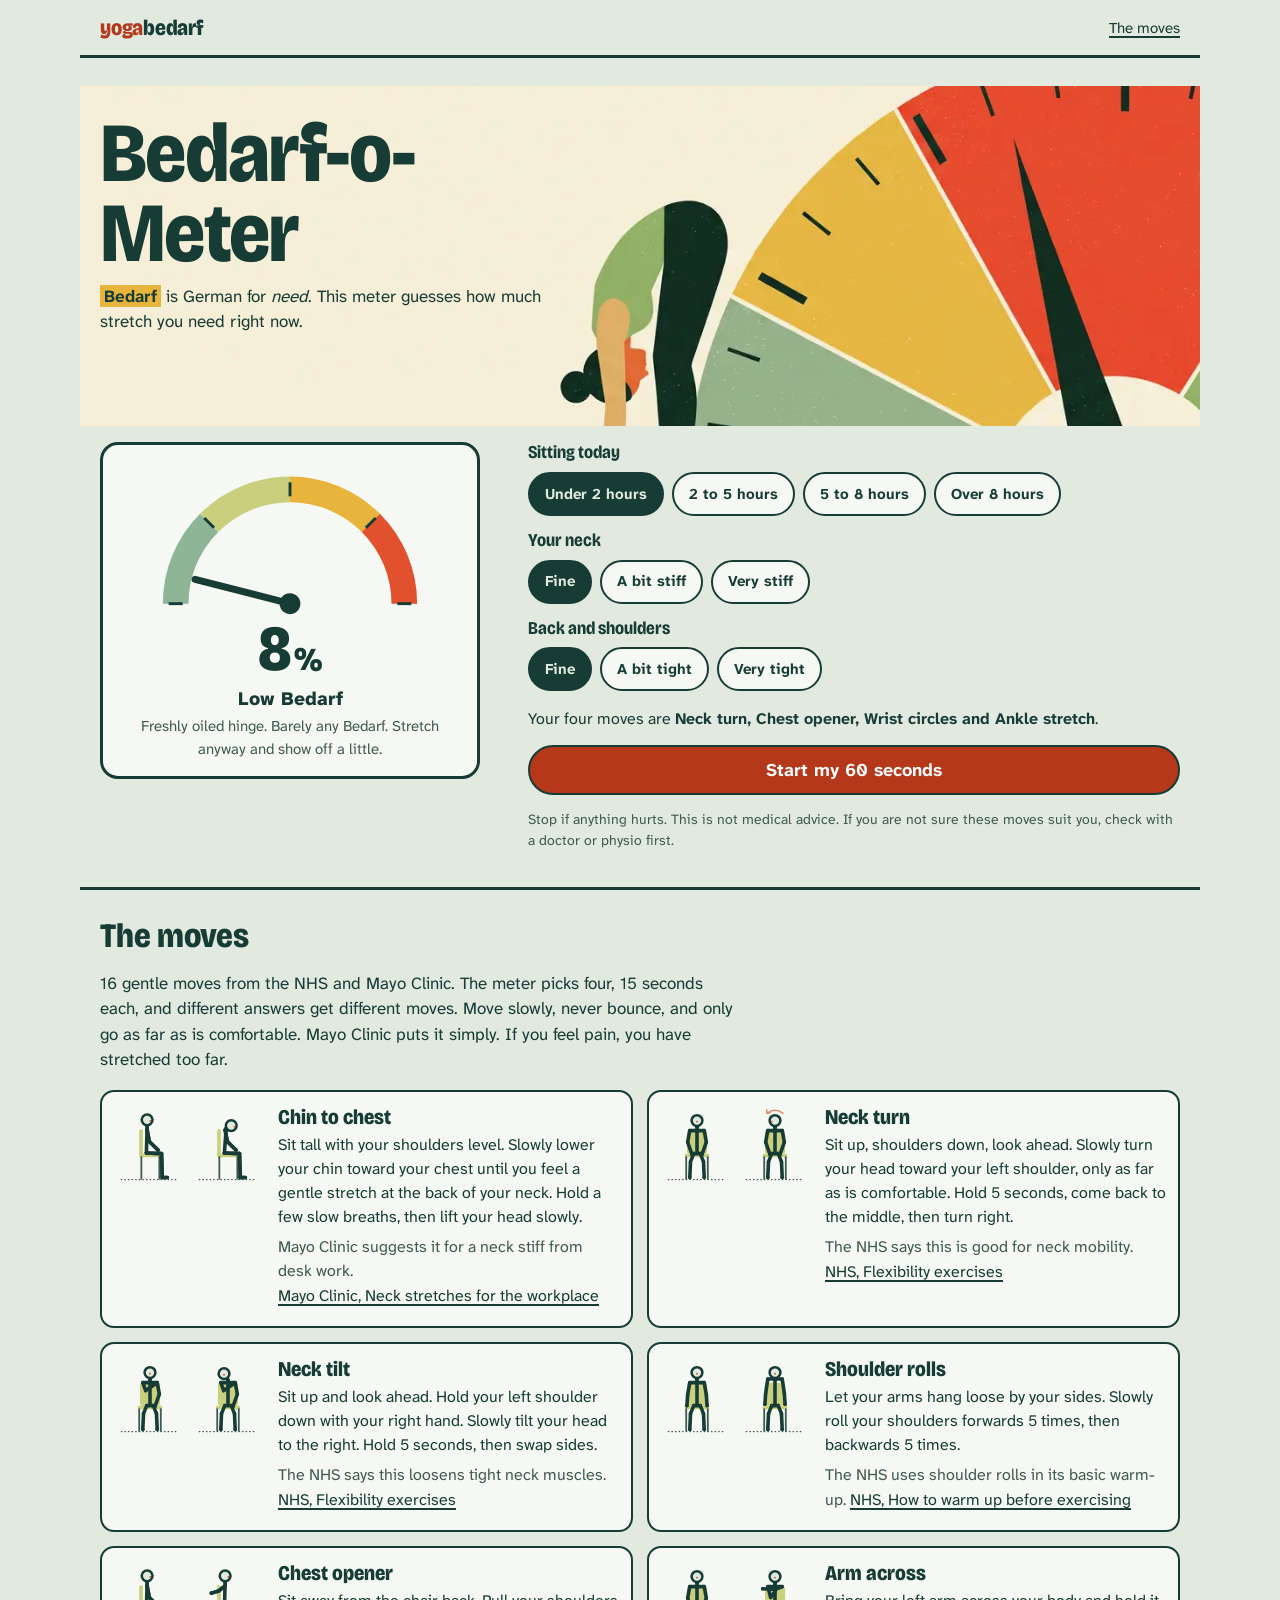
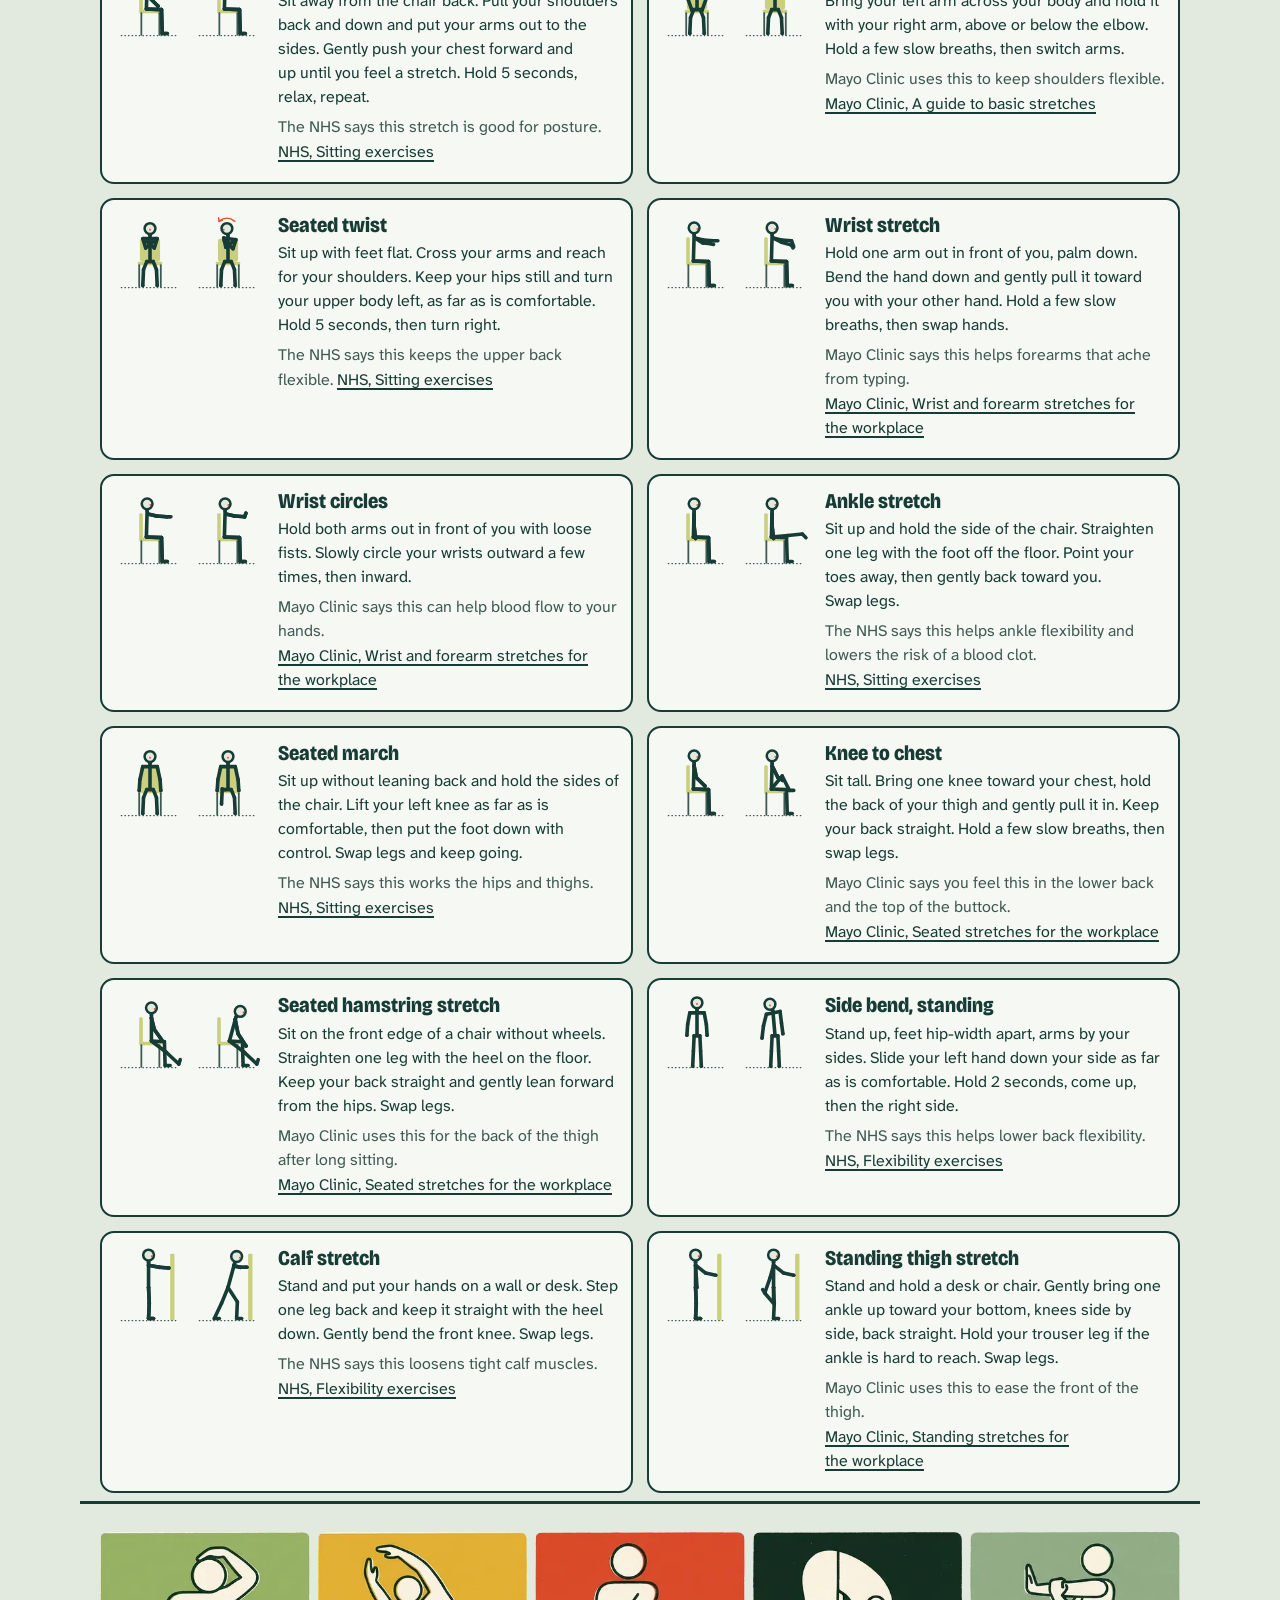
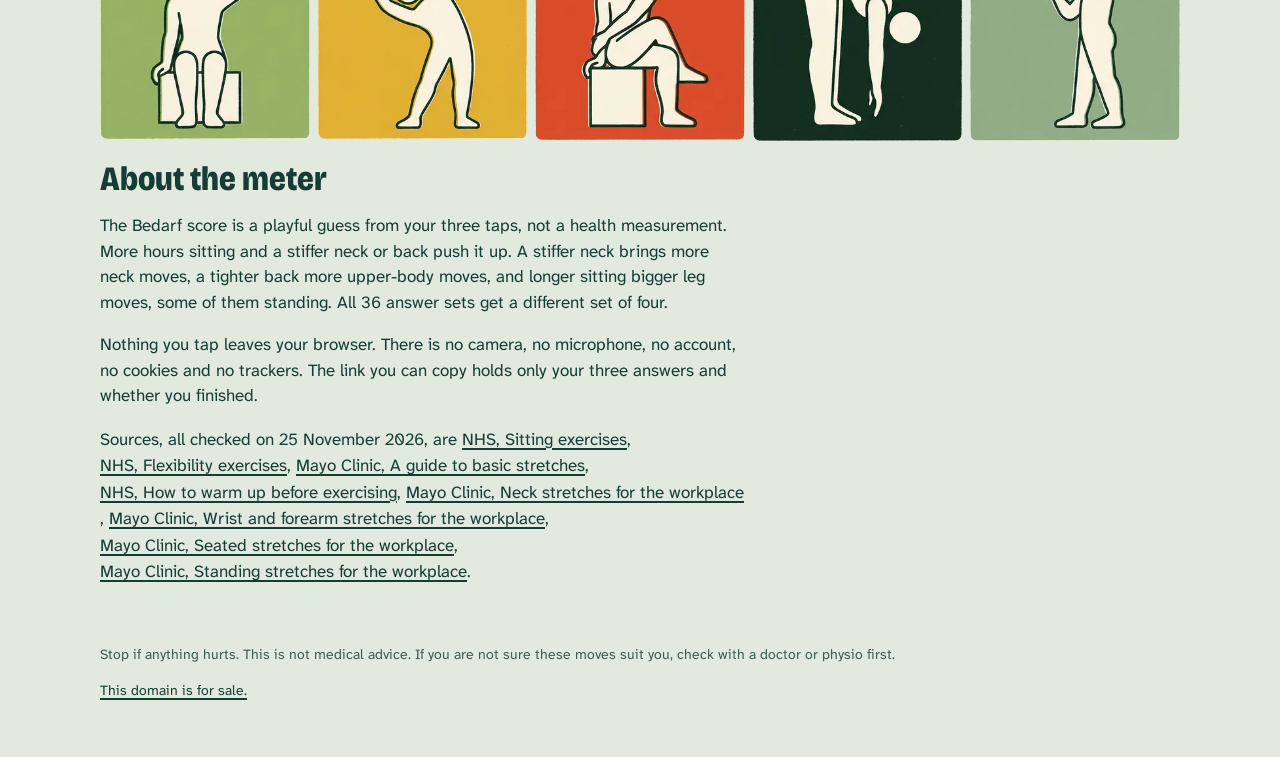
==== docs/index.html @ 3082862d "Fix the phone hero: art-directed crop of the figure and dial On small screens the 16:9 hero was slic" ====
<!doctype html>
<html lang="en">
<head>
<meta charset="utf-8">
<meta name="viewport" content="width=device-width, initial-scale=1">
<meta name="robots" content="noindex,nofollow">
<title>Bedarf-o-Meter: how much stretch do you need?</title>
<meta name="description" content="Three taps measure your Bedarf (German for need), then a gentle 60-second stretch you can do in your chair. Moves from the NHS and Mayo Clinic.">
<meta property="og:title" content="Bedarf-o-Meter">
<meta property="og:description" content="Three taps, one score, one gentle 60-second desk stretch.">
<meta property="og:image" content="https://evanmack45.github.io/yogabedarf-preview/og.jpg">
<meta property="og:image:width" content="1200">
<meta property="og:image:height" content="630">
<meta property="og:image:alt" content="A big semicircular meter in green, mustard and red with a red needle in the red zone and a stylised person folded forward in front of it.">
<meta property="og:type" content="website">
<link rel="preload" as="image" href="img/hero-phone.webp" imagesrcset="img/hero-phone.webp 876w, img/hero-phone-1314.webp 1314w" imagesizes="100vw" media="(max-width: 899px)">
<link rel="preload" as="image" href="img/hero.webp" imagesrcset="img/hero-800.webp 800w, img/hero.webp 1280w, img/hero-1920.webp 1920w" imagesizes="100vw" media="(min-width: 900px)">
<meta name="theme-color" content="#e2eadf">
<link rel="preload" href="fonts/bricolage.woff2" as="font" type="font/woff2" crossorigin>
<link rel="preload" href="fonts/atkinson.woff2" as="font" type="font/woff2" crossorigin>
<link rel="stylesheet" href="style.css">
<link rel="icon" href="data:image/svg+xml,%3Csvg xmlns='http://www.w3.org/2000/svg' viewBox='0 0 32 32'%3E%3Cpath d='M4 24a12 12 0 0 1 24 0' fill='none' stroke='%23173c36' stroke-width='5'/%3E%3Cline x1='16' y1='24' x2='24' y2='12' stroke='%23e2512e' stroke-width='3'/%3E%3C/svg%3E">
</head>
<body>
<header class="top">
  <a class="brand" href="./"><span>yoga</span>bedarf</a>
  <a class="toplink" href="#moves">The moves</a>
</header>
<main class="app" id="app">
  <div class="intro">
    <picture>
      <source media="(max-width: 899px)" srcset="img/hero-phone.webp 876w, img/hero-phone-1314.webp 1314w" sizes="100vw" width="876" height="730">
      <img class="intro-art" src="img/hero.webp" srcset="img/hero-800.webp 800w, img/hero.webp 1280w, img/hero-1920.webp 1920w" sizes="100vw" width="1280" height="714" alt="A person in a standing forward fold beside a huge meter dial whose needle points into the red zone, in sage, mustard and red on cream." fetchpriority="high" decoding="async">
    </picture>
    <div class="intro-copy">
    <h1>Bedarf-o-Meter</h1>
    <p class="gloss"><b lang="de">Bedarf</b> is German for <i>need</i>. This meter guesses how much stretch you need right now.</p>
    <p class="friend" id="friend" hidden></p>
    </div>
  </div>
  <section class="setup" id="setup" aria-label="Your Bedarf">
    <div class="meter" id="meter" style="--v:8">
      <svg class="gauge" viewBox="0 0 240 140" aria-hidden="true"><path class="z1" d="M 22.0 124.0 A 98 98 0 0 1 50.7 54.7"/><path class="z2" d="M 50.7 54.7 A 98 98 0 0 1 120.0 26.0"/><path class="z3" d="M 120.0 26.0 A 98 98 0 0 1 189.3 54.7"/><path class="z4" d="M 189.3 54.7 A 98 98 0 0 1 218.0 124.0"/><g class="ticks"><line x1="16.0" y1="124.0" x2="28.0" y2="124.0"/><line x1="46.5" y1="50.5" x2="54.9" y2="58.9"/><line x1="120.0" y1="20.0" x2="120.0" y2="32.0"/><line x1="193.5" y1="50.5" x2="185.1" y2="58.9"/><line x1="224.0" y1="124.0" x2="212.0" y2="124.0"/></g><g class="needle"><line x1="120" y1="124" x2="120" y2="40"/><circle cx="120" cy="124" r="9"/></g></svg>
      <p class="score"><span id="score">8</span><small>%</small></p>
      <p class="band" id="band">Low Bedarf</p>
      <p class="bandline" id="bandline">Freshly oiled hinge. Barely any Bedarf. Stretch anyway and show off a little.</p>
    </div>
    <form class="qs" id="qs">
      <fieldset class="q" data-q="h"><legend>Sitting today</legend><div class="chips"><label class="chip"><input type="radio" name="h" value="0" checked><span>Under 2 hours</span></label><label class="chip"><input type="radio" name="h" value="1"><span>2 to 5 hours</span></label><label class="chip"><input type="radio" name="h" value="2"><span>5 to 8 hours</span></label><label class="chip"><input type="radio" name="h" value="3"><span>Over 8 hours</span></label></div></fieldset>
      <fieldset class="q" data-q="n"><legend>Your neck</legend><div class="chips"><label class="chip"><input type="radio" name="n" value="0" checked><span>Fine</span></label><label class="chip"><input type="radio" name="n" value="1"><span>A bit stiff</span></label><label class="chip"><input type="radio" name="n" value="2"><span>Very stiff</span></label></div></fieldset>
      <fieldset class="q" data-q="b"><legend>Back and shoulders</legend><div class="chips"><label class="chip"><input type="radio" name="b" value="0" checked><span>Fine</span></label><label class="chip"><input type="radio" name="b" value="1"><span>A bit tight</span></label><label class="chip"><input type="radio" name="b" value="2"><span>Very tight</span></label></div></fieldset>
      <p class="plan">Your four moves are <span id="plan">Neck turn, Chest opener, Wrist circles and Ankle stretch</span>.</p>
      <button class="btn go" id="start" type="submit">Start my 60 seconds</button>
      <p class="safe">Stop if anything hurts. This is not medical advice. If you are not sure these moves suit you, check with a doctor or physio first.</p>
    </form>
  </section>
  <section class="session" id="session" hidden aria-label="Stretch session">
    <div class="stage" id="stage"></div>
    <div class="cueside">
      <p class="count" id="count"></p>
      <h2 class="mname" id="mname" tabindex="-1"></h2>
      <p class="cue" id="cue"></p>
      <p class="why"><span id="why"></span> <a id="msrc" href="#"></a></p>
      <div class="clock"><span class="secs" id="secs">15</span><span class="unit">seconds</span></div>
      <div class="bar" aria-hidden="true"><i id="bar"></i></div>
      <p class="sr-only" id="live" aria-live="polite"></p>
      <div class="ctrls">
        <button class="btn" type="button" id="pause">Pause</button>
        <button class="btn" type="button" id="skip">Next move</button>
        <button class="btn ghost" type="button" id="stop">Stop</button>
        <button class="btn ghost" type="button" id="still" aria-pressed="false">Still pictures</button>
      </div>
      <p class="safe">Stop if anything hurts. This is not medical advice. If you are not sure these moves suit you, check with a doctor or physio first.</p>
    </div>
  </section>
  <section class="done" id="done" hidden aria-label="Done">
    <div class="done-meter" id="done-meter" aria-hidden="true"></div>
    <div class="done-text">
    <h2 tabindex="-1" id="done-h">60 seconds, done.</h2>
    <p class="was">Your Bedarf was <b id="d-score"></b>, which makes you <b id="d-tier"></b>. It is lower now, we hope. The meter cannot check.</p>
    <p class="dplan" id="d-plan"></p>
    <p class="sharepre" id="d-share"></p>
    <div class="ctrls">
      <button class="btn go" type="button" id="save">Save result card</button>
      <button class="btn" type="button" id="copy">Copy link for a coworker</button>
      <button class="btn ghost" type="button" id="again">Measure again</button>
    </div>
    <p class="msg" id="msg" aria-live="polite"></p>
    </div>
  </section>
  <noscript><p class="msg">The meter and timer need JavaScript. All 16 moves are listed below, so you can still do them.</p></noscript>
</main>
<section class="moves" id="moves" aria-labelledby="moves-h">
  <h2 id="moves-h">The moves</h2>
  <p class="mlede">16 gentle moves from the NHS and Mayo Clinic. The meter picks four, 15 seconds each, and different answers get different moves. Move slowly, never bounce, and only go as far as is comfortable. Mayo Clinic puts it simply. If you feel pain, you have stretched too far.</p>
  <ol class="mlist">
  <li id="m-chin-down"><div class="pair"><svg class="fig " viewBox="0 0 200 220" aria-hidden="true" xmlns="http://www.w3.org/2000/svg"><g class="chair"><rect x="70" y="70" width="10" height="72" rx="4" fill="#c9cf7d"/><rect x="70" y="138" width="62" height="10" rx="3" fill="#c9cf7d"/><g stroke="#3f5a53" stroke-width="5"><line x1="76" y1="148" x2="76" y2="208"/><line x1="126" y1="148" x2="126" y2="208"/></g></g><line class="floor" x1="20" y1="210" x2="180" y2="210" stroke="#3f5a53" stroke-width="3" stroke-dasharray="2 8"/><g class="body" stroke="#173c36" stroke-width="9" stroke-linecap="round"><line class="" x1="92" y1="64" x2="90" y2="136"/><line class="" x1="92" y1="72" x2="92" y2="72"/><line class="" x1="90" y1="136" x2="90" y2="136"/><line class="" x1="92" y1="72" x2="98" y2="104"/><line class="" x1="98" y1="104" x2="122" y2="128"/><line class="" x1="122" y1="128" x2="122" y2="128"/><line class="" x1="92" y1="72" x2="98" y2="104"/><line class="" x1="98" y1="104" x2="122" y2="128"/><line class="" x1="122" y1="128" x2="122" y2="128"/><line class="" x1="90" y1="136" x2="132" y2="138"/><line class="" x1="132" y1="138" x2="134" y2="204"/><line class="" x1="134" y1="204" x2="148" y2="204"/><line class="" x1="90" y1="136" x2="132" y2="138"/><line class="" x1="132" y1="138" x2="134" y2="204"/><line class="" x1="134" y1="204" x2="148" y2="204"/><line class="neck" x1="92" y1="64" x2="92" y2="44"/></g><circle class="head" cx="92" cy="44" r="15" fill="#f6f9f3" stroke="#173c36" stroke-width="7"/><circle class="nose" cx="101" cy="47" r="2.6" fill="#e2512e"/></svg><svg class="fig " viewBox="0 0 200 220" aria-hidden="true" xmlns="http://www.w3.org/2000/svg"><g class="chair"><rect x="70" y="70" width="10" height="72" rx="4" fill="#c9cf7d"/><rect x="70" y="138" width="62" height="10" rx="3" fill="#c9cf7d"/><g stroke="#3f5a53" stroke-width="5"><line x1="76" y1="148" x2="76" y2="208"/><line x1="126" y1="148" x2="126" y2="208"/></g></g><line class="floor" x1="20" y1="210" x2="180" y2="210" stroke="#3f5a53" stroke-width="3" stroke-dasharray="2 8"/><g class="body" stroke="#173c36" stroke-width="9" stroke-linecap="round"><line class="" x1="95" y1="67" x2="90" y2="136"/><line class="" x1="92" y1="72" x2="92" y2="72"/><line class="" x1="90" y1="136" x2="90" y2="136"/><line class="" x1="92" y1="72" x2="98" y2="104"/><line class="" x1="98" y1="104" x2="122" y2="128"/><line class="" x1="122" y1="128" x2="122" y2="128"/><line class="" x1="92" y1="72" x2="98" y2="104"/><line class="" x1="98" y1="104" x2="122" y2="128"/><line class="" x1="122" y1="128" x2="122" y2="128"/><line class="" x1="90" y1="136" x2="132" y2="138"/><line class="" x1="132" y1="138" x2="134" y2="204"/><line class="" x1="134" y1="204" x2="148" y2="204"/><line class="" x1="90" y1="136" x2="132" y2="138"/><line class="" x1="132" y1="138" x2="134" y2="204"/><line class="" x1="134" y1="204" x2="148" y2="204"/><line class="neck" x1="95" y1="67" x2="109" y2="60"/></g><circle class="head" cx="109" cy="60" r="15" fill="#f6f9f3" stroke="#173c36" stroke-width="7"/><circle class="nose" cx="118" cy="63" r="2.6" fill="#e2512e"/></svg></div><div><h3>Chin to chest</h3><p>Sit tall with your shoulders level. Slowly lower your chin toward your chest until you feel a gentle stretch at the back of your neck. Hold a few slow breaths, then lift your head slowly.</p><p class="why">Mayo Clinic suggests it for a neck stiff from desk work. <a href="https://www.mayoclinic.org/healthy-lifestyle/adult-health/multimedia/neck-stretches/vid-20084697">Mayo Clinic, Neck stretches for the workplace</a></p></div></li>
  <li id="m-neck-turn"><div class="pair"><svg class="fig " viewBox="0 0 200 220" aria-hidden="true" xmlns="http://www.w3.org/2000/svg"><g class="chair"><rect x="72" y="74" width="56" height="64" rx="6" fill="#c9cf7d"/><rect x="66" y="138" width="68" height="10" rx="3" fill="#c9cf7d"/><g stroke="#3f5a53" stroke-width="5"><line x1="70" y1="148" x2="70" y2="208"/><line x1="130" y1="148" x2="130" y2="208"/></g></g><line class="floor" x1="20" y1="210" x2="180" y2="210" stroke="#3f5a53" stroke-width="3" stroke-dasharray="2 8"/><g class="body" stroke="#173c36" stroke-width="9" stroke-linecap="round"><line class="" x1="100" y1="66" x2="100" y2="136"/><line class="" x1="80" y1="74" x2="120" y2="74"/><line class="" x1="91" y1="138" x2="109" y2="138"/><line class="" x1="80" y1="74" x2="74" y2="106"/><line class="" x1="74" y1="106" x2="86" y2="140"/><line class="" x1="86" y1="140" x2="86" y2="140"/><line class="" x1="120" y1="74" x2="126" y2="106"/><line class="" x1="126" y1="106" x2="114" y2="140"/><line class="" x1="114" y1="140" x2="114" y2="140"/><line class="" x1="91" y1="138" x2="82" y2="160"/><line class="" x1="82" y1="160" x2="80" y2="204"/><line class="" x1="80" y1="204" x2="80" y2="204"/><line class="" x1="109" y1="138" x2="118" y2="160"/><line class="" x1="118" y1="160" x2="120" y2="204"/><line class="" x1="120" y1="204" x2="120" y2="204"/><line class="neck" x1="100" y1="66" x2="100" y2="46"/></g><circle class="head" cx="100" cy="46" r="15" fill="#f6f9f3" stroke="#173c36" stroke-width="7"/><circle class="nose" cx="100" cy="49" r="2.6" fill="#e2512e"/></svg><svg class="fig " viewBox="0 0 200 220" aria-hidden="true" xmlns="http://www.w3.org/2000/svg"><g class="chair"><rect x="72" y="74" width="56" height="64" rx="6" fill="#c9cf7d"/><rect x="66" y="138" width="68" height="10" rx="3" fill="#c9cf7d"/><g stroke="#3f5a53" stroke-width="5"><line x1="70" y1="148" x2="70" y2="208"/><line x1="130" y1="148" x2="130" y2="208"/></g></g><line class="floor" x1="20" y1="210" x2="180" y2="210" stroke="#3f5a53" stroke-width="3" stroke-dasharray="2 8"/><g class="body" stroke="#173c36" stroke-width="9" stroke-linecap="round"><line class="" x1="100" y1="66" x2="100" y2="136"/><line class="" x1="80" y1="74" x2="120" y2="74"/><line class="" x1="91" y1="138" x2="109" y2="138"/><line class="" x1="80" y1="74" x2="74" y2="106"/><line class="" x1="74" y1="106" x2="86" y2="140"/><line class="" x1="86" y1="140" x2="86" y2="140"/><line class="" x1="120" y1="74" x2="126" y2="106"/><line class="" x1="126" y1="106" x2="114" y2="140"/><line class="" x1="114" y1="140" x2="114" y2="140"/><line class="" x1="91" y1="138" x2="82" y2="160"/><line class="" x1="82" y1="160" x2="80" y2="204"/><line class="" x1="80" y1="204" x2="80" y2="204"/><line class="" x1="109" y1="138" x2="118" y2="160"/><line class="" x1="118" y1="160" x2="120" y2="204"/><line class="" x1="120" y1="204" x2="120" y2="204"/><line class="neck" x1="100" y1="66" x2="100" y2="46"/></g><g class="turn" fill="none" stroke="#e2512e" stroke-width="4" stroke-linecap="round" stroke-linejoin="round" opacity="0.7"><path d="M 122 26 Q 100 8 78 26"/><path d="M 87 23 L 78 26 L 77 16"/></g><circle class="head" cx="100" cy="46" r="15" fill="#f6f9f3" stroke="#173c36" stroke-width="7"/><circle class="nose" cx="91" cy="49" r="2.6" fill="#e2512e"/></svg></div><div><h3>Neck turn</h3><p>Sit up, shoulders down, look ahead. Slowly turn your head toward your left shoulder, only as far as is comfortable. Hold 5 seconds, come back to the middle, then turn right.</p><p class="why">The NHS says this is good for neck mobility. <a href="https://www.nhs.uk/live-well/exercise/flexibility-exercises/">NHS, Flexibility exercises</a></p></div></li>
  <li id="m-neck-tilt"><div class="pair"><svg class="fig " viewBox="0 0 200 220" aria-hidden="true" xmlns="http://www.w3.org/2000/svg"><g class="chair"><rect x="72" y="74" width="56" height="64" rx="6" fill="#c9cf7d"/><rect x="66" y="138" width="68" height="10" rx="3" fill="#c9cf7d"/><g stroke="#3f5a53" stroke-width="5"><line x1="70" y1="148" x2="70" y2="208"/><line x1="130" y1="148" x2="130" y2="208"/></g></g><line class="floor" x1="20" y1="210" x2="180" y2="210" stroke="#3f5a53" stroke-width="3" stroke-dasharray="2 8"/><g class="body" stroke="#173c36" stroke-width="9" stroke-linecap="round"><line class="" x1="100" y1="66" x2="100" y2="136"/><line class="" x1="80" y1="74" x2="120" y2="74"/><line class="" x1="91" y1="138" x2="109" y2="138"/><line class="" x1="80" y1="74" x2="88" y2="96"/><line class="" x1="88" y1="96" x2="118" y2="76"/><line class="" x1="118" y1="76" x2="118" y2="76"/><line class="" x1="120" y1="74" x2="126" y2="106"/><line class="" x1="126" y1="106" x2="114" y2="140"/><line class="" x1="114" y1="140" x2="114" y2="140"/><line class="" x1="91" y1="138" x2="82" y2="160"/><line class="" x1="82" y1="160" x2="80" y2="204"/><line class="" x1="80" y1="204" x2="80" y2="204"/><line class="" x1="109" y1="138" x2="118" y2="160"/><line class="" x1="118" y1="160" x2="120" y2="204"/><line class="" x1="120" y1="204" x2="120" y2="204"/><line class="neck" x1="100" y1="66" x2="100" y2="46"/></g><circle class="head" cx="100" cy="46" r="15" fill="#f6f9f3" stroke="#173c36" stroke-width="7"/><circle class="nose" cx="100" cy="49" r="2.6" fill="#e2512e"/></svg><svg class="fig " viewBox="0 0 200 220" aria-hidden="true" xmlns="http://www.w3.org/2000/svg"><g class="chair"><rect x="72" y="74" width="56" height="64" rx="6" fill="#c9cf7d"/><rect x="66" y="138" width="68" height="10" rx="3" fill="#c9cf7d"/><g stroke="#3f5a53" stroke-width="5"><line x1="70" y1="148" x2="70" y2="208"/><line x1="130" y1="148" x2="130" y2="208"/></g></g><line class="floor" x1="20" y1="210" x2="180" y2="210" stroke="#3f5a53" stroke-width="3" stroke-dasharray="2 8"/><g class="body" stroke="#173c36" stroke-width="9" stroke-linecap="round"><line class="" x1="100" y1="66" x2="100" y2="136"/><line class="" x1="80" y1="74" x2="120" y2="74"/><line class="" x1="91" y1="138" x2="109" y2="138"/><line class="" x1="80" y1="74" x2="88" y2="96"/><line class="" x1="88" y1="96" x2="118" y2="76"/><line class="" x1="118" y1="76" x2="118" y2="76"/><line class="" x1="120" y1="74" x2="126" y2="106"/><line class="" x1="126" y1="106" x2="114" y2="140"/><line class="" x1="114" y1="140" x2="114" y2="140"/><line class="" x1="91" y1="138" x2="82" y2="160"/><line class="" x1="82" y1="160" x2="80" y2="204"/><line class="" x1="80" y1="204" x2="80" y2="204"/><line class="" x1="109" y1="138" x2="118" y2="160"/><line class="" x1="118" y1="160" x2="120" y2="204"/><line class="" x1="120" y1="204" x2="120" y2="204"/><line class="neck" x1="100" y1="66" x2="89" y2="49"/></g><circle class="head" cx="89" cy="49" r="15" fill="#f6f9f3" stroke="#173c36" stroke-width="7"/><circle class="nose" cx="89" cy="52" r="2.6" fill="#e2512e"/></svg></div><div><h3>Neck tilt</h3><p>Sit up and look ahead. Hold your left shoulder down with your right hand. Slowly tilt your head to the right. Hold 5 seconds, then swap sides.</p><p class="why">The NHS says this loosens tight neck muscles. <a href="https://www.nhs.uk/live-well/exercise/flexibility-exercises/">NHS, Flexibility exercises</a></p></div></li>
  <li id="m-shoulder-rolls"><div class="pair"><svg class="fig " viewBox="0 0 200 220" aria-hidden="true" xmlns="http://www.w3.org/2000/svg"><g class="chair"><rect x="72" y="74" width="56" height="64" rx="6" fill="#c9cf7d"/><rect x="66" y="138" width="68" height="10" rx="3" fill="#c9cf7d"/><g stroke="#3f5a53" stroke-width="5"><line x1="70" y1="148" x2="70" y2="208"/><line x1="130" y1="148" x2="130" y2="208"/></g></g><line class="floor" x1="20" y1="210" x2="180" y2="210" stroke="#3f5a53" stroke-width="3" stroke-dasharray="2 8"/><g class="body" stroke="#173c36" stroke-width="9" stroke-linecap="round"><line class="" x1="100" y1="66" x2="100" y2="136"/><line class="" x1="80" y1="74" x2="120" y2="74"/><line class="" x1="91" y1="138" x2="109" y2="138"/><line class="" x1="80" y1="74" x2="74" y2="108"/><line class="" x1="74" y1="108" x2="72" y2="138"/><line class="" x1="72" y1="138" x2="72" y2="138"/><line class="" x1="120" y1="74" x2="126" y2="108"/><line class="" x1="126" y1="108" x2="128" y2="138"/><line class="" x1="128" y1="138" x2="128" y2="138"/><line class="" x1="91" y1="138" x2="82" y2="160"/><line class="" x1="82" y1="160" x2="80" y2="204"/><line class="" x1="80" y1="204" x2="80" y2="204"/><line class="" x1="109" y1="138" x2="118" y2="160"/><line class="" x1="118" y1="160" x2="120" y2="204"/><line class="" x1="120" y1="204" x2="120" y2="204"/><line class="neck" x1="100" y1="66" x2="100" y2="46"/></g><circle class="head" cx="100" cy="46" r="15" fill="#f6f9f3" stroke="#173c36" stroke-width="7"/><circle class="nose" cx="100" cy="49" r="2.6" fill="#e2512e"/></svg><svg class="fig " viewBox="0 0 200 220" aria-hidden="true" xmlns="http://www.w3.org/2000/svg"><g class="chair"><rect x="72" y="74" width="56" height="64" rx="6" fill="#c9cf7d"/><rect x="66" y="138" width="68" height="10" rx="3" fill="#c9cf7d"/><g stroke="#3f5a53" stroke-width="5"><line x1="70" y1="148" x2="70" y2="208"/><line x1="130" y1="148" x2="130" y2="208"/></g></g><line class="floor" x1="20" y1="210" x2="180" y2="210" stroke="#3f5a53" stroke-width="3" stroke-dasharray="2 8"/><g class="body" stroke="#173c36" stroke-width="9" stroke-linecap="round"><line class="" x1="100" y1="66" x2="100" y2="136"/><line class="" x1="80" y1="64" x2="120" y2="64"/><line class="" x1="91" y1="138" x2="109" y2="138"/><line class="" x1="80" y1="64" x2="74" y2="104"/><line class="" x1="74" y1="104" x2="72" y2="134"/><line class="" x1="72" y1="134" x2="72" y2="134"/><line class="" x1="120" y1="64" x2="126" y2="104"/><line class="" x1="126" y1="104" x2="128" y2="134"/><line class="" x1="128" y1="134" x2="128" y2="134"/><line class="" x1="91" y1="138" x2="82" y2="160"/><line class="" x1="82" y1="160" x2="80" y2="204"/><line class="" x1="80" y1="204" x2="80" y2="204"/><line class="" x1="109" y1="138" x2="118" y2="160"/><line class="" x1="118" y1="160" x2="120" y2="204"/><line class="" x1="120" y1="204" x2="120" y2="204"/><line class="neck" x1="100" y1="66" x2="100" y2="46"/></g><circle class="head" cx="100" cy="46" r="15" fill="#f6f9f3" stroke="#173c36" stroke-width="7"/><circle class="nose" cx="100" cy="49" r="2.6" fill="#e2512e"/></svg></div><div><h3>Shoulder rolls</h3><p>Let your arms hang loose by your sides. Slowly roll your shoulders forwards 5 times, then backwards 5 times.</p><p class="why">The NHS uses shoulder rolls in its basic warm-up. <a href="https://www.nhs.uk/live-well/exercise/how-to-warm-up-before-exercising/">NHS, How to warm up before exercising</a></p></div></li>
  <li id="m-chest"><div class="pair"><svg class="fig " viewBox="0 0 200 220" aria-hidden="true" xmlns="http://www.w3.org/2000/svg"><g class="chair"><rect x="70" y="70" width="10" height="72" rx="4" fill="#c9cf7d"/><rect x="70" y="138" width="62" height="10" rx="3" fill="#c9cf7d"/><g stroke="#3f5a53" stroke-width="5"><line x1="76" y1="148" x2="76" y2="208"/><line x1="126" y1="148" x2="126" y2="208"/></g></g><line class="floor" x1="20" y1="210" x2="180" y2="210" stroke="#3f5a53" stroke-width="3" stroke-dasharray="2 8"/><g class="body" stroke="#173c36" stroke-width="9" stroke-linecap="round"><line class="" x1="92" y1="64" x2="90" y2="136"/><line class="" x1="92" y1="72" x2="92" y2="72"/><line class="" x1="90" y1="136" x2="90" y2="136"/><line class="" x1="92" y1="72" x2="98" y2="104"/><line class="" x1="98" y1="104" x2="122" y2="128"/><line class="" x1="122" y1="128" x2="122" y2="128"/><line class="" x1="92" y1="72" x2="98" y2="104"/><line class="" x1="98" y1="104" x2="122" y2="128"/><line class="" x1="122" y1="128" x2="122" y2="128"/><line class="" x1="90" y1="136" x2="132" y2="138"/><line class="" x1="132" y1="138" x2="134" y2="204"/><line class="" x1="134" y1="204" x2="148" y2="204"/><line class="" x1="90" y1="136" x2="132" y2="138"/><line class="" x1="132" y1="138" x2="134" y2="204"/><line class="" x1="134" y1="204" x2="148" y2="204"/><line class="neck" x1="92" y1="64" x2="92" y2="44"/></g><circle class="head" cx="92" cy="44" r="15" fill="#f6f9f3" stroke="#173c36" stroke-width="7"/><circle class="nose" cx="101" cy="47" r="2.6" fill="#e2512e"/></svg><svg class="fig " viewBox="0 0 200 220" aria-hidden="true" xmlns="http://www.w3.org/2000/svg"><g class="chair"><rect x="70" y="70" width="10" height="72" rx="4" fill="#c9cf7d"/><rect x="70" y="138" width="62" height="10" rx="3" fill="#c9cf7d"/><g stroke="#3f5a53" stroke-width="5"><line x1="76" y1="148" x2="76" y2="208"/><line x1="126" y1="148" x2="126" y2="208"/></g></g><line class="floor" x1="20" y1="210" x2="180" y2="210" stroke="#3f5a53" stroke-width="3" stroke-dasharray="2 8"/><g class="body" stroke="#173c36" stroke-width="9" stroke-linecap="round"><line class="" x1="92" y1="64" x2="90" y2="136"/><line class="" x1="92" y1="72" x2="92" y2="72"/><line class="" x1="90" y1="136" x2="90" y2="136"/><line class="" x1="92" y1="72" x2="74" y2="86"/><line class="" x1="74" y1="86" x2="54" y2="92"/><line class="" x1="54" y1="92" x2="54" y2="92"/><line class="" x1="92" y1="72" x2="74" y2="86"/><line class="" x1="74" y1="86" x2="54" y2="92"/><line class="" x1="54" y1="92" x2="54" y2="92"/><line class="" x1="90" y1="136" x2="132" y2="138"/><line class="" x1="132" y1="138" x2="134" y2="204"/><line class="" x1="134" y1="204" x2="148" y2="204"/><line class="" x1="90" y1="136" x2="132" y2="138"/><line class="" x1="132" y1="138" x2="134" y2="204"/><line class="" x1="134" y1="204" x2="148" y2="204"/><line class="neck" x1="92" y1="64" x2="92" y2="44"/></g><circle class="head" cx="92" cy="44" r="15" fill="#f6f9f3" stroke="#173c36" stroke-width="7"/><circle class="nose" cx="101" cy="47" r="2.6" fill="#e2512e"/></svg></div><div><h3>Chest opener</h3><p>Sit away from the chair back. Pull your shoulders back and down and put your arms out to the sides. Gently push your chest forward and up until you feel a stretch. Hold 5 seconds, relax, repeat.</p><p class="why">The NHS says this stretch is good for posture. <a href="https://www.nhs.uk/live-well/exercise/sitting-exercises/">NHS, Sitting exercises</a></p></div></li>
  <li id="m-shoulder"><div class="pair"><svg class="fig " viewBox="0 0 200 220" aria-hidden="true" xmlns="http://www.w3.org/2000/svg"><g class="chair"><rect x="72" y="74" width="56" height="64" rx="6" fill="#c9cf7d"/><rect x="66" y="138" width="68" height="10" rx="3" fill="#c9cf7d"/><g stroke="#3f5a53" stroke-width="5"><line x1="70" y1="148" x2="70" y2="208"/><line x1="130" y1="148" x2="130" y2="208"/></g></g><line class="floor" x1="20" y1="210" x2="180" y2="210" stroke="#3f5a53" stroke-width="3" stroke-dasharray="2 8"/><g class="body" stroke="#173c36" stroke-width="9" stroke-linecap="round"><line class="" x1="100" y1="66" x2="100" y2="136"/><line class="" x1="80" y1="74" x2="120" y2="74"/><line class="" x1="91" y1="138" x2="109" y2="138"/><line class="" x1="80" y1="74" x2="74" y2="106"/><line class="" x1="74" y1="106" x2="86" y2="140"/><line class="" x1="86" y1="140" x2="86" y2="140"/><line class="" x1="120" y1="74" x2="126" y2="106"/><line class="" x1="126" y1="106" x2="114" y2="140"/><line class="" x1="114" y1="140" x2="114" y2="140"/><line class="" x1="91" y1="138" x2="82" y2="160"/><line class="" x1="82" y1="160" x2="80" y2="204"/><line class="" x1="80" y1="204" x2="80" y2="204"/><line class="" x1="109" y1="138" x2="118" y2="160"/><line class="" x1="118" y1="160" x2="120" y2="204"/><line class="" x1="120" y1="204" x2="120" y2="204"/><line class="neck" x1="100" y1="66" x2="100" y2="46"/></g><circle class="head" cx="100" cy="46" r="15" fill="#f6f9f3" stroke="#173c36" stroke-width="7"/><circle class="nose" cx="100" cy="49" r="2.6" fill="#e2512e"/></svg><svg class="fig " viewBox="0 0 200 220" aria-hidden="true" xmlns="http://www.w3.org/2000/svg"><g class="chair"><rect x="72" y="74" width="56" height="64" rx="6" fill="#c9cf7d"/><rect x="66" y="138" width="68" height="10" rx="3" fill="#c9cf7d"/><g stroke="#3f5a53" stroke-width="5"><line x1="70" y1="148" x2="70" y2="208"/><line x1="130" y1="148" x2="130" y2="208"/></g></g><line class="floor" x1="20" y1="210" x2="180" y2="210" stroke="#3f5a53" stroke-width="3" stroke-dasharray="2 8"/><g class="body" stroke="#173c36" stroke-width="9" stroke-linecap="round"><line class="" x1="100" y1="66" x2="100" y2="136"/><line class="" x1="80" y1="74" x2="120" y2="74"/><line class="" x1="91" y1="138" x2="109" y2="138"/><line class="" x1="80" y1="74" x2="88" y2="104"/><line class="" x1="88" y1="104" x2="100" y2="88"/><line class="" x1="100" y1="88" x2="100" y2="88"/><line class="" x1="120" y1="74" x2="100" y2="82"/><line class="" x1="100" y1="82" x2="66" y2="80"/><line class="" x1="66" y1="80" x2="66" y2="80"/><line class="" x1="91" y1="138" x2="82" y2="160"/><line class="" x1="82" y1="160" x2="80" y2="204"/><line class="" x1="80" y1="204" x2="80" y2="204"/><line class="" x1="109" y1="138" x2="118" y2="160"/><line class="" x1="118" y1="160" x2="120" y2="204"/><line class="" x1="120" y1="204" x2="120" y2="204"/><line class="neck" x1="100" y1="66" x2="100" y2="46"/></g><circle class="head" cx="100" cy="46" r="15" fill="#f6f9f3" stroke="#173c36" stroke-width="7"/><circle class="nose" cx="100" cy="49" r="2.6" fill="#e2512e"/></svg></div><div><h3>Arm across</h3><p>Bring your left arm across your body and hold it with your right arm, above or below the elbow. Hold a few slow breaths, then switch arms.</p><p class="why">Mayo Clinic uses this to keep shoulders flexible. <a href="https://www.mayoclinic.org/healthy-lifestyle/adult-health/multimedia/stretching/sls-20076525">Mayo Clinic, A guide to basic stretches</a></p></div></li>
  <li id="m-twist"><div class="pair"><svg class="fig " viewBox="0 0 200 220" aria-hidden="true" xmlns="http://www.w3.org/2000/svg"><g class="chair"><rect x="72" y="74" width="56" height="64" rx="6" fill="#c9cf7d"/><rect x="66" y="138" width="68" height="10" rx="3" fill="#c9cf7d"/><g stroke="#3f5a53" stroke-width="5"><line x1="70" y1="148" x2="70" y2="208"/><line x1="130" y1="148" x2="130" y2="208"/></g></g><line class="floor" x1="20" y1="210" x2="180" y2="210" stroke="#3f5a53" stroke-width="3" stroke-dasharray="2 8"/><g class="body" stroke="#173c36" stroke-width="9" stroke-linecap="round"><line class="" x1="100" y1="66" x2="100" y2="136"/><line class="" x1="80" y1="74" x2="120" y2="74"/><line class="" x1="91" y1="138" x2="109" y2="138"/><line class="" x1="80" y1="74" x2="88" y2="100"/><line class="" x1="88" y1="100" x2="114" y2="78"/><line class="" x1="114" y1="78" x2="114" y2="78"/><line class="" x1="120" y1="74" x2="112" y2="100"/><line class="" x1="112" y1="100" x2="86" y2="78"/><line class="" x1="86" y1="78" x2="86" y2="78"/><line class="" x1="91" y1="138" x2="82" y2="160"/><line class="" x1="82" y1="160" x2="80" y2="204"/><line class="" x1="80" y1="204" x2="80" y2="204"/><line class="" x1="109" y1="138" x2="118" y2="160"/><line class="" x1="118" y1="160" x2="120" y2="204"/><line class="" x1="120" y1="204" x2="120" y2="204"/><line class="neck" x1="100" y1="66" x2="100" y2="46"/></g><circle class="head" cx="100" cy="46" r="15" fill="#f6f9f3" stroke="#173c36" stroke-width="7"/><circle class="nose" cx="100" cy="49" r="2.6" fill="#e2512e"/></svg><svg class="fig " viewBox="0 0 200 220" aria-hidden="true" xmlns="http://www.w3.org/2000/svg"><g class="chair"><rect x="72" y="74" width="56" height="64" rx="6" fill="#c9cf7d"/><rect x="66" y="138" width="68" height="10" rx="3" fill="#c9cf7d"/><g stroke="#3f5a53" stroke-width="5"><line x1="70" y1="148" x2="70" y2="208"/><line x1="130" y1="148" x2="130" y2="208"/></g></g><line class="floor" x1="20" y1="210" x2="180" y2="210" stroke="#3f5a53" stroke-width="3" stroke-dasharray="2 8"/><g class="body" stroke="#173c36" stroke-width="9" stroke-linecap="round"><line class="" x1="100" y1="66" x2="100" y2="136"/><line class="" x1="88" y1="72" x2="122" y2="77"/><line class="" x1="91" y1="138" x2="109" y2="138"/><line class="" x1="88" y1="72" x2="94" y2="98"/><line class="" x1="94" y1="98" x2="116" y2="80"/><line class="" x1="116" y1="80" x2="116" y2="80"/><line class="" x1="122" y1="77" x2="114" y2="102"/><line class="" x1="114" y1="102" x2="90" y2="80"/><line class="" x1="90" y1="80" x2="90" y2="80"/><line class="" x1="91" y1="138" x2="82" y2="160"/><line class="" x1="82" y1="160" x2="80" y2="204"/><line class="" x1="80" y1="204" x2="80" y2="204"/><line class="" x1="109" y1="138" x2="118" y2="160"/><line class="" x1="118" y1="160" x2="120" y2="204"/><line class="" x1="120" y1="204" x2="120" y2="204"/><line class="neck" x1="100" y1="66" x2="97" y2="46"/></g><g class="turn" fill="none" stroke="#e2512e" stroke-width="4" stroke-linecap="round" stroke-linejoin="round" opacity="1"><path d="M 119 26 Q 97 8 75 26"/><path d="M 84 23 L 75 26 L 74 16"/></g><circle class="head" cx="97" cy="46" r="15" fill="#f6f9f3" stroke="#173c36" stroke-width="7"/><circle class="nose" cx="88" cy="49" r="2.6" fill="#e2512e"/></svg></div><div><h3>Seated twist</h3><p>Sit up with feet flat. Cross your arms and reach for your shoulders. Keep your hips still and turn your upper body left, as far as is comfortable. Hold 5 seconds, then turn right.</p><p class="why">The NHS says this keeps the upper back flexible. <a href="https://www.nhs.uk/live-well/exercise/sitting-exercises/">NHS, Sitting exercises</a></p></div></li>
  <li id="m-wrist-down"><div class="pair"><svg class="fig " viewBox="0 0 200 220" aria-hidden="true" xmlns="http://www.w3.org/2000/svg"><g class="chair"><rect x="70" y="70" width="10" height="72" rx="4" fill="#c9cf7d"/><rect x="70" y="138" width="62" height="10" rx="3" fill="#c9cf7d"/><g stroke="#3f5a53" stroke-width="5"><line x1="76" y1="148" x2="76" y2="208"/><line x1="126" y1="148" x2="126" y2="208"/></g></g><line class="floor" x1="20" y1="210" x2="180" y2="210" stroke="#3f5a53" stroke-width="3" stroke-dasharray="2 8"/><g class="body" stroke="#173c36" stroke-width="9" stroke-linecap="round"><line class="" x1="92" y1="64" x2="90" y2="136"/><line class="" x1="94" y1="72" x2="94" y2="72"/><line class="" x1="90" y1="136" x2="90" y2="136"/><line class="" x1="94" y1="72" x2="118" y2="78"/><line class="" x1="118" y1="78" x2="146" y2="80"/><line class="" x1="146" y1="80" x2="158" y2="80"/><line class="" x1="94" y1="72" x2="116" y2="86"/><line class="" x1="116" y1="86" x2="138" y2="88"/><line class="" x1="138" y1="88" x2="146" y2="90"/><line class="" x1="90" y1="136" x2="132" y2="138"/><line class="" x1="132" y1="138" x2="134" y2="204"/><line class="" x1="134" y1="204" x2="148" y2="204"/><line class="" x1="90" y1="136" x2="132" y2="138"/><line class="" x1="132" y1="138" x2="134" y2="204"/><line class="" x1="134" y1="204" x2="148" y2="204"/><line class="neck" x1="92" y1="64" x2="92" y2="44"/></g><circle class="head" cx="92" cy="44" r="15" fill="#f6f9f3" stroke="#173c36" stroke-width="7"/><circle class="nose" cx="101" cy="47" r="2.6" fill="#e2512e"/></svg><svg class="fig " viewBox="0 0 200 220" aria-hidden="true" xmlns="http://www.w3.org/2000/svg"><g class="chair"><rect x="70" y="70" width="10" height="72" rx="4" fill="#c9cf7d"/><rect x="70" y="138" width="62" height="10" rx="3" fill="#c9cf7d"/><g stroke="#3f5a53" stroke-width="5"><line x1="76" y1="148" x2="76" y2="208"/><line x1="126" y1="148" x2="126" y2="208"/></g></g><line class="floor" x1="20" y1="210" x2="180" y2="210" stroke="#3f5a53" stroke-width="3" stroke-dasharray="2 8"/><g class="body" stroke="#173c36" stroke-width="9" stroke-linecap="round"><line class="" x1="92" y1="64" x2="90" y2="136"/><line class="" x1="94" y1="72" x2="94" y2="72"/><line class="" x1="90" y1="136" x2="90" y2="136"/><line class="" x1="94" y1="72" x2="118" y2="78"/><line class="" x1="118" y1="78" x2="146" y2="80"/><line class="" x1="146" y1="80" x2="152" y2="96"/><line class="" x1="94" y1="72" x2="118" y2="84"/><line class="" x1="118" y1="84" x2="146" y2="92"/><line class="" x1="146" y1="92" x2="150" y2="100"/><line class="" x1="90" y1="136" x2="132" y2="138"/><line class="" x1="132" y1="138" x2="134" y2="204"/><line class="" x1="134" y1="204" x2="148" y2="204"/><line class="" x1="90" y1="136" x2="132" y2="138"/><line class="" x1="132" y1="138" x2="134" y2="204"/><line class="" x1="134" y1="204" x2="148" y2="204"/><line class="neck" x1="92" y1="64" x2="92" y2="44"/></g><circle class="head" cx="92" cy="44" r="15" fill="#f6f9f3" stroke="#173c36" stroke-width="7"/><circle class="nose" cx="101" cy="47" r="2.6" fill="#e2512e"/></svg></div><div><h3>Wrist stretch</h3><p>Hold one arm out in front of you, palm down. Bend the hand down and gently pull it toward you with your other hand. Hold a few slow breaths, then swap hands.</p><p class="why">Mayo Clinic says this helps forearms that ache from typing. <a href="https://www.mayoclinic.org/healthy-lifestyle/adult-health/multimedia/forearm-stretches/vid-20084698">Mayo Clinic, Wrist and forearm stretches for the workplace</a></p></div></li>
  <li id="m-wrist-circles"><div class="pair"><svg class="fig " viewBox="0 0 200 220" aria-hidden="true" xmlns="http://www.w3.org/2000/svg"><g class="chair"><rect x="70" y="70" width="10" height="72" rx="4" fill="#c9cf7d"/><rect x="70" y="138" width="62" height="10" rx="3" fill="#c9cf7d"/><g stroke="#3f5a53" stroke-width="5"><line x1="76" y1="148" x2="76" y2="208"/><line x1="126" y1="148" x2="126" y2="208"/></g></g><line class="floor" x1="20" y1="210" x2="180" y2="210" stroke="#3f5a53" stroke-width="3" stroke-dasharray="2 8"/><g class="body" stroke="#173c36" stroke-width="9" stroke-linecap="round"><line class="" x1="92" y1="64" x2="90" y2="136"/><line class="" x1="94" y1="72" x2="94" y2="72"/><line class="" x1="90" y1="136" x2="90" y2="136"/><line class="" x1="94" y1="72" x2="118" y2="78"/><line class="" x1="118" y1="78" x2="146" y2="80"/><line class="" x1="146" y1="80" x2="158" y2="80"/><line class="" x1="94" y1="72" x2="118" y2="78"/><line class="" x1="118" y1="78" x2="146" y2="80"/><line class="" x1="146" y1="80" x2="156" y2="80"/><line class="" x1="90" y1="136" x2="132" y2="138"/><line class="" x1="132" y1="138" x2="134" y2="204"/><line class="" x1="134" y1="204" x2="148" y2="204"/><line class="" x1="90" y1="136" x2="132" y2="138"/><line class="" x1="132" y1="138" x2="134" y2="204"/><line class="" x1="134" y1="204" x2="148" y2="204"/><line class="neck" x1="92" y1="64" x2="92" y2="44"/></g><circle class="head" cx="92" cy="44" r="15" fill="#f6f9f3" stroke="#173c36" stroke-width="7"/><circle class="nose" cx="101" cy="47" r="2.6" fill="#e2512e"/></svg><svg class="fig " viewBox="0 0 200 220" aria-hidden="true" xmlns="http://www.w3.org/2000/svg"><g class="chair"><rect x="70" y="70" width="10" height="72" rx="4" fill="#c9cf7d"/><rect x="70" y="138" width="62" height="10" rx="3" fill="#c9cf7d"/><g stroke="#3f5a53" stroke-width="5"><line x1="76" y1="148" x2="76" y2="208"/><line x1="126" y1="148" x2="126" y2="208"/></g></g><line class="floor" x1="20" y1="210" x2="180" y2="210" stroke="#3f5a53" stroke-width="3" stroke-dasharray="2 8"/><g class="body" stroke="#173c36" stroke-width="9" stroke-linecap="round"><line class="" x1="92" y1="64" x2="90" y2="136"/><line class="" x1="94" y1="72" x2="94" y2="72"/><line class="" x1="90" y1="136" x2="90" y2="136"/><line class="" x1="94" y1="72" x2="118" y2="78"/><line class="" x1="118" y1="78" x2="146" y2="80"/><line class="" x1="146" y1="80" x2="150" y2="70"/><line class="" x1="94" y1="72" x2="118" y2="78"/><line class="" x1="118" y1="78" x2="146" y2="80"/><line class="" x1="146" y1="80" x2="150" y2="70"/><line class="" x1="90" y1="136" x2="132" y2="138"/><line class="" x1="132" y1="138" x2="134" y2="204"/><line class="" x1="134" y1="204" x2="148" y2="204"/><line class="" x1="90" y1="136" x2="132" y2="138"/><line class="" x1="132" y1="138" x2="134" y2="204"/><line class="" x1="134" y1="204" x2="148" y2="204"/><line class="neck" x1="92" y1="64" x2="92" y2="44"/></g><circle class="head" cx="92" cy="44" r="15" fill="#f6f9f3" stroke="#173c36" stroke-width="7"/><circle class="nose" cx="101" cy="47" r="2.6" fill="#e2512e"/></svg></div><div><h3>Wrist circles</h3><p>Hold both arms out in front of you with loose fists. Slowly circle your wrists outward a few times, then inward.</p><p class="why">Mayo Clinic says this can help blood flow to your hands. <a href="https://www.mayoclinic.org/healthy-lifestyle/adult-health/multimedia/forearm-stretches/vid-20084698">Mayo Clinic, Wrist and forearm stretches for the workplace</a></p></div></li>
  <li id="m-ankle"><div class="pair"><svg class="fig " viewBox="0 0 200 220" aria-hidden="true" xmlns="http://www.w3.org/2000/svg"><g class="chair"><rect x="70" y="70" width="10" height="72" rx="4" fill="#c9cf7d"/><rect x="70" y="138" width="62" height="10" rx="3" fill="#c9cf7d"/><g stroke="#3f5a53" stroke-width="5"><line x1="76" y1="148" x2="76" y2="208"/><line x1="126" y1="148" x2="126" y2="208"/></g></g><line class="floor" x1="20" y1="210" x2="180" y2="210" stroke="#3f5a53" stroke-width="3" stroke-dasharray="2 8"/><g class="body" stroke="#173c36" stroke-width="9" stroke-linecap="round"><line class="" x1="92" y1="64" x2="90" y2="136"/><line class="" x1="92" y1="72" x2="92" y2="72"/><line class="" x1="90" y1="136" x2="90" y2="136"/><line class="" x1="92" y1="72" x2="92" y2="106"/><line class="" x1="92" y1="106" x2="96" y2="140"/><line class="" x1="96" y1="140" x2="96" y2="140"/><line class="" x1="92" y1="72" x2="92" y2="106"/><line class="" x1="92" y1="106" x2="96" y2="140"/><line class="" x1="96" y1="140" x2="96" y2="140"/><line class="" x1="90" y1="136" x2="132" y2="138"/><line class="" x1="132" y1="138" x2="134" y2="204"/><line class="" x1="134" y1="204" x2="148" y2="204"/><line class="" x1="90" y1="136" x2="132" y2="138"/><line class="" x1="132" y1="138" x2="134" y2="204"/><line class="" x1="134" y1="204" x2="148" y2="204"/><line class="neck" x1="92" y1="64" x2="92" y2="44"/></g><circle class="head" cx="92" cy="44" r="15" fill="#f6f9f3" stroke="#173c36" stroke-width="7"/><circle class="nose" cx="101" cy="47" r="2.6" fill="#e2512e"/></svg><svg class="fig " viewBox="0 0 200 220" aria-hidden="true" xmlns="http://www.w3.org/2000/svg"><g class="chair"><rect x="70" y="70" width="10" height="72" rx="4" fill="#c9cf7d"/><rect x="70" y="138" width="62" height="10" rx="3" fill="#c9cf7d"/><g stroke="#3f5a53" stroke-width="5"><line x1="76" y1="148" x2="76" y2="208"/><line x1="126" y1="148" x2="126" y2="208"/></g></g><line class="floor" x1="20" y1="210" x2="180" y2="210" stroke="#3f5a53" stroke-width="3" stroke-dasharray="2 8"/><g class="body" stroke="#173c36" stroke-width="9" stroke-linecap="round"><line class="" x1="92" y1="64" x2="90" y2="136"/><line class="" x1="92" y1="72" x2="92" y2="72"/><line class="" x1="90" y1="136" x2="90" y2="136"/><line class="" x1="92" y1="72" x2="92" y2="106"/><line class="" x1="92" y1="106" x2="96" y2="140"/><line class="" x1="96" y1="140" x2="96" y2="140"/><line class="" x1="92" y1="72" x2="92" y2="106"/><line class="" x1="92" y1="106" x2="96" y2="140"/><line class="" x1="96" y1="140" x2="96" y2="140"/><line class="" x1="90" y1="136" x2="132" y2="138"/><line class="" x1="132" y1="138" x2="134" y2="204"/><line class="" x1="134" y1="204" x2="148" y2="204"/><line class="" x1="90" y1="136" x2="136" y2="132"/><line class="" x1="136" y1="132" x2="176" y2="128"/><line class="" x1="176" y1="128" x2="186" y2="138"/><line class="neck" x1="92" y1="64" x2="92" y2="44"/></g><circle class="head" cx="92" cy="44" r="15" fill="#f6f9f3" stroke="#173c36" stroke-width="7"/><circle class="nose" cx="101" cy="47" r="2.6" fill="#e2512e"/></svg></div><div><h3>Ankle stretch</h3><p>Sit up and hold the side of the chair. Straighten one leg with the foot off the floor. Point your toes away, then gently back toward you. Swap legs.</p><p class="why">The NHS says this helps ankle flexibility and lowers the risk of a blood clot. <a href="https://www.nhs.uk/live-well/exercise/sitting-exercises/">NHS, Sitting exercises</a></p></div></li>
  <li id="m-march"><div class="pair"><svg class="fig " viewBox="0 0 200 220" aria-hidden="true" xmlns="http://www.w3.org/2000/svg"><g class="chair"><rect x="72" y="74" width="56" height="64" rx="6" fill="#c9cf7d"/><rect x="66" y="138" width="68" height="10" rx="3" fill="#c9cf7d"/><g stroke="#3f5a53" stroke-width="5"><line x1="70" y1="148" x2="70" y2="208"/><line x1="130" y1="148" x2="130" y2="208"/></g></g><line class="floor" x1="20" y1="210" x2="180" y2="210" stroke="#3f5a53" stroke-width="3" stroke-dasharray="2 8"/><g class="body" stroke="#173c36" stroke-width="9" stroke-linecap="round"><line class="" x1="100" y1="66" x2="100" y2="136"/><line class="" x1="80" y1="74" x2="120" y2="74"/><line class="" x1="91" y1="138" x2="109" y2="138"/><line class="" x1="80" y1="74" x2="72" y2="110"/><line class="" x1="72" y1="110" x2="70" y2="140"/><line class="" x1="70" y1="140" x2="70" y2="140"/><line class="" x1="120" y1="74" x2="128" y2="110"/><line class="" x1="128" y1="110" x2="130" y2="140"/><line class="" x1="130" y1="140" x2="130" y2="140"/><line class="" x1="91" y1="138" x2="82" y2="160"/><line class="" x1="82" y1="160" x2="80" y2="204"/><line class="" x1="80" y1="204" x2="80" y2="204"/><line class="" x1="109" y1="138" x2="118" y2="160"/><line class="" x1="118" y1="160" x2="120" y2="204"/><line class="" x1="120" y1="204" x2="120" y2="204"/><line class="neck" x1="100" y1="66" x2="100" y2="46"/></g><circle class="head" cx="100" cy="46" r="15" fill="#f6f9f3" stroke="#173c36" stroke-width="7"/><circle class="nose" cx="100" cy="49" r="2.6" fill="#e2512e"/></svg><svg class="fig " viewBox="0 0 200 220" aria-hidden="true" xmlns="http://www.w3.org/2000/svg"><g class="chair"><rect x="72" y="74" width="56" height="64" rx="6" fill="#c9cf7d"/><rect x="66" y="138" width="68" height="10" rx="3" fill="#c9cf7d"/><g stroke="#3f5a53" stroke-width="5"><line x1="70" y1="148" x2="70" y2="208"/><line x1="130" y1="148" x2="130" y2="208"/></g></g><line class="floor" x1="20" y1="210" x2="180" y2="210" stroke="#3f5a53" stroke-width="3" stroke-dasharray="2 8"/><g class="body" stroke="#173c36" stroke-width="9" stroke-linecap="round"><line class="" x1="100" y1="66" x2="100" y2="136"/><line class="" x1="80" y1="74" x2="120" y2="74"/><line class="" x1="91" y1="138" x2="109" y2="138"/><line class="" x1="80" y1="74" x2="72" y2="110"/><line class="" x1="72" y1="110" x2="70" y2="140"/><line class="" x1="70" y1="140" x2="70" y2="140"/><line class="" x1="120" y1="74" x2="128" y2="110"/><line class="" x1="128" y1="110" x2="130" y2="140"/><line class="" x1="130" y1="140" x2="130" y2="140"/><line class="" x1="91" y1="138" x2="84" y2="136"/><line class="" x1="84" y1="136" x2="82" y2="178"/><line class="" x1="82" y1="178" x2="82" y2="178"/><line class="" x1="109" y1="138" x2="118" y2="160"/><line class="" x1="118" y1="160" x2="120" y2="204"/><line class="" x1="120" y1="204" x2="120" y2="204"/><line class="neck" x1="100" y1="66" x2="100" y2="46"/></g><circle class="head" cx="100" cy="46" r="15" fill="#f6f9f3" stroke="#173c36" stroke-width="7"/><circle class="nose" cx="100" cy="49" r="2.6" fill="#e2512e"/></svg></div><div><h3>Seated march</h3><p>Sit up without leaning back and hold the sides of the chair. Lift your left knee as far as is comfortable, then put the foot down with control. Swap legs and keep going.</p><p class="why">The NHS says this works the hips and thighs. <a href="https://www.nhs.uk/live-well/exercise/sitting-exercises/">NHS, Sitting exercises</a></p></div></li>
  <li id="m-knee-hug"><div class="pair"><svg class="fig " viewBox="0 0 200 220" aria-hidden="true" xmlns="http://www.w3.org/2000/svg"><g class="chair"><rect x="70" y="70" width="10" height="72" rx="4" fill="#c9cf7d"/><rect x="70" y="138" width="62" height="10" rx="3" fill="#c9cf7d"/><g stroke="#3f5a53" stroke-width="5"><line x1="76" y1="148" x2="76" y2="208"/><line x1="126" y1="148" x2="126" y2="208"/></g></g><line class="floor" x1="20" y1="210" x2="180" y2="210" stroke="#3f5a53" stroke-width="3" stroke-dasharray="2 8"/><g class="body" stroke="#173c36" stroke-width="9" stroke-linecap="round"><line class="" x1="92" y1="64" x2="90" y2="136"/><line class="" x1="92" y1="72" x2="92" y2="72"/><line class="" x1="90" y1="136" x2="90" y2="136"/><line class="" x1="92" y1="72" x2="98" y2="104"/><line class="" x1="98" y1="104" x2="122" y2="128"/><line class="" x1="122" y1="128" x2="122" y2="128"/><line class="" x1="92" y1="72" x2="98" y2="104"/><line class="" x1="98" y1="104" x2="122" y2="128"/><line class="" x1="122" y1="128" x2="122" y2="128"/><line class="" x1="90" y1="136" x2="132" y2="138"/><line class="" x1="132" y1="138" x2="134" y2="204"/><line class="" x1="134" y1="204" x2="148" y2="204"/><line class="" x1="90" y1="136" x2="132" y2="138"/><line class="" x1="132" y1="138" x2="134" y2="204"/><line class="" x1="134" y1="204" x2="148" y2="204"/><line class="neck" x1="92" y1="64" x2="92" y2="44"/></g><circle class="head" cx="92" cy="44" r="15" fill="#f6f9f3" stroke="#173c36" stroke-width="7"/><circle class="nose" cx="101" cy="47" r="2.6" fill="#e2512e"/></svg><svg class="fig " viewBox="0 0 200 220" aria-hidden="true" xmlns="http://www.w3.org/2000/svg"><g class="chair"><rect x="70" y="70" width="10" height="72" rx="4" fill="#c9cf7d"/><rect x="70" y="138" width="62" height="10" rx="3" fill="#c9cf7d"/><g stroke="#3f5a53" stroke-width="5"><line x1="76" y1="148" x2="76" y2="208"/><line x1="126" y1="148" x2="126" y2="208"/></g></g><line class="floor" x1="20" y1="210" x2="180" y2="210" stroke="#3f5a53" stroke-width="3" stroke-dasharray="2 8"/><g class="body" stroke="#173c36" stroke-width="9" stroke-linecap="round"><line class="" x1="92" y1="64" x2="90" y2="136"/><line class="" x1="92" y1="72" x2="92" y2="72"/><line class="" x1="90" y1="136" x2="90" y2="136"/><line class="" x1="92" y1="72" x2="108" y2="104"/><line class="" x1="108" y1="104" x2="122" y2="112"/><line class="" x1="122" y1="112" x2="122" y2="112"/><line class="" x1="92" y1="72" x2="108" y2="104"/><line class="" x1="108" y1="104" x2="122" y2="112"/><line class="" x1="122" y1="112" x2="122" y2="112"/><line class="" x1="90" y1="136" x2="132" y2="138"/><line class="" x1="132" y1="138" x2="134" y2="204"/><line class="" x1="134" y1="204" x2="148" y2="204"/><line class="" x1="90" y1="136" x2="120" y2="100"/><line class="" x1="120" y1="100" x2="140" y2="140"/><line class="" x1="140" y1="140" x2="152" y2="140"/><line class="neck" x1="92" y1="64" x2="92" y2="44"/></g><circle class="head" cx="92" cy="44" r="15" fill="#f6f9f3" stroke="#173c36" stroke-width="7"/><circle class="nose" cx="101" cy="47" r="2.6" fill="#e2512e"/></svg></div><div><h3>Knee to chest</h3><p>Sit tall. Bring one knee toward your chest, hold the back of your thigh and gently pull it in. Keep your back straight. Hold a few slow breaths, then swap legs.</p><p class="why">Mayo Clinic says you feel this in the lower back and the top of the buttock. <a href="https://www.mayoclinic.org/healthy-lifestyle/adult-health/multimedia/lower-back-stretches/vid-20084700">Mayo Clinic, Seated stretches for the workplace</a></p></div></li>
  <li id="m-hamstring"><div class="pair"><svg class="fig " viewBox="0 0 200 220" aria-hidden="true" xmlns="http://www.w3.org/2000/svg"><g class="chair"><rect x="70" y="70" width="10" height="72" rx="4" fill="#c9cf7d"/><rect x="70" y="138" width="62" height="10" rx="3" fill="#c9cf7d"/><g stroke="#3f5a53" stroke-width="5"><line x1="76" y1="148" x2="76" y2="208"/><line x1="126" y1="148" x2="126" y2="208"/></g></g><line class="floor" x1="20" y1="210" x2="180" y2="210" stroke="#3f5a53" stroke-width="3" stroke-dasharray="2 8"/><g class="body" stroke="#173c36" stroke-width="9" stroke-linecap="round"><line class="" x1="104" y1="64" x2="104" y2="136"/><line class="" x1="104" y1="72" x2="104" y2="72"/><line class="" x1="104" y1="136" x2="104" y2="136"/><line class="" x1="104" y1="72" x2="112" y2="104"/><line class="" x1="112" y1="104" x2="132" y2="132"/><line class="" x1="132" y1="132" x2="132" y2="132"/><line class="" x1="104" y1="72" x2="112" y2="104"/><line class="" x1="112" y1="104" x2="132" y2="132"/><line class="" x1="132" y1="132" x2="132" y2="132"/><line class="" x1="104" y1="136" x2="140" y2="138"/><line class="" x1="140" y1="138" x2="142" y2="204"/><line class="" x1="142" y1="204" x2="156" y2="204"/><line class="" x1="104" y1="136" x2="146" y2="168"/><line class="" x1="146" y1="168" x2="180" y2="200"/><line class="" x1="180" y1="200" x2="184" y2="188"/><line class="neck" x1="104" y1="64" x2="104" y2="44"/></g><circle class="head" cx="104" cy="44" r="15" fill="#f6f9f3" stroke="#173c36" stroke-width="7"/><circle class="nose" cx="113" cy="47" r="2.6" fill="#e2512e"/></svg><svg class="fig " viewBox="0 0 200 220" aria-hidden="true" xmlns="http://www.w3.org/2000/svg"><g class="chair"><rect x="70" y="70" width="10" height="72" rx="4" fill="#c9cf7d"/><rect x="70" y="138" width="62" height="10" rx="3" fill="#c9cf7d"/><g stroke="#3f5a53" stroke-width="5"><line x1="76" y1="148" x2="76" y2="208"/><line x1="126" y1="148" x2="126" y2="208"/></g></g><line class="floor" x1="20" y1="210" x2="180" y2="210" stroke="#3f5a53" stroke-width="3" stroke-dasharray="2 8"/><g class="body" stroke="#173c36" stroke-width="9" stroke-linecap="round"><line class="" x1="122" y1="70" x2="104" y2="136"/><line class="" x1="120" y1="76" x2="120" y2="76"/><line class="" x1="104" y1="136" x2="104" y2="136"/><line class="" x1="120" y1="76" x2="128" y2="116"/><line class="" x1="128" y1="116" x2="150" y2="150"/><line class="" x1="150" y1="150" x2="150" y2="150"/><line class="" x1="120" y1="76" x2="128" y2="116"/><line class="" x1="128" y1="116" x2="150" y2="150"/><line class="" x1="150" y1="150" x2="150" y2="150"/><line class="" x1="104" y1="136" x2="140" y2="138"/><line class="" x1="140" y1="138" x2="142" y2="204"/><line class="" x1="142" y1="204" x2="156" y2="204"/><line class="" x1="104" y1="136" x2="146" y2="168"/><line class="" x1="146" y1="168" x2="180" y2="200"/><line class="" x1="180" y1="200" x2="184" y2="188"/><line class="neck" x1="122" y1="70" x2="134" y2="54"/></g><circle class="head" cx="134" cy="54" r="15" fill="#f6f9f3" stroke="#173c36" stroke-width="7"/><circle class="nose" cx="143" cy="57" r="2.6" fill="#e2512e"/></svg></div><div><h3>Seated hamstring stretch</h3><p>Sit on the front edge of a chair without wheels. Straighten one leg with the heel on the floor. Keep your back straight and gently lean forward from the hips. Swap legs.</p><p class="why">Mayo Clinic uses this for the back of the thigh after long sitting. <a href="https://www.mayoclinic.org/healthy-lifestyle/adult-health/multimedia/lower-back-stretches/vid-20084700">Mayo Clinic, Seated stretches for the workplace</a></p></div></li>
  <li id="m-side-bend"><div class="pair"><svg class="fig " viewBox="0 0 200 220" aria-hidden="true" xmlns="http://www.w3.org/2000/svg"><line class="floor" x1="20" y1="210" x2="180" y2="210" stroke="#3f5a53" stroke-width="3" stroke-dasharray="2 8"/><g class="body" stroke="#173c36" stroke-width="9" stroke-linecap="round"><line class="" x1="100" y1="50" x2="100" y2="120"/><line class="" x1="80" y1="58" x2="120" y2="58"/><line class="" x1="92" y1="122" x2="108" y2="122"/><line class="" x1="80" y1="58" x2="74" y2="90"/><line class="" x1="74" y1="90" x2="72" y2="120"/><line class="" x1="72" y1="120" x2="72" y2="120"/><line class="" x1="120" y1="58" x2="126" y2="90"/><line class="" x1="126" y1="90" x2="128" y2="120"/><line class="" x1="128" y1="120" x2="128" y2="120"/><line class="" x1="92" y1="122" x2="90" y2="164"/><line class="" x1="90" y1="164" x2="88" y2="206"/><line class="" x1="88" y1="206" x2="88" y2="206"/><line class="" x1="108" y1="122" x2="110" y2="164"/><line class="" x1="110" y1="164" x2="112" y2="206"/><line class="" x1="112" y1="206" x2="112" y2="206"/><line class="neck" x1="100" y1="50" x2="100" y2="30"/></g><circle class="head" cx="100" cy="30" r="15" fill="#f6f9f3" stroke="#173c36" stroke-width="7"/><circle class="nose" cx="100" cy="33" r="2.6" fill="#e2512e"/></svg><svg class="fig " viewBox="0 0 200 220" aria-hidden="true" xmlns="http://www.w3.org/2000/svg"><line class="floor" x1="20" y1="210" x2="180" y2="210" stroke="#3f5a53" stroke-width="3" stroke-dasharray="2 8"/><g class="body" stroke="#173c36" stroke-width="9" stroke-linecap="round"><line class="" x1="94" y1="52" x2="100" y2="120"/><line class="" x1="76" y1="62" x2="114" y2="54"/><line class="" x1="92" y1="122" x2="108" y2="122"/><line class="" x1="76" y1="62" x2="68" y2="94"/><line class="" x1="68" y1="94" x2="64" y2="128"/><line class="" x1="64" y1="128" x2="64" y2="128"/><line class="" x1="114" y1="54" x2="118" y2="86"/><line class="" x1="118" y1="86" x2="122" y2="116"/><line class="" x1="122" y1="116" x2="122" y2="116"/><line class="" x1="92" y1="122" x2="90" y2="164"/><line class="" x1="90" y1="164" x2="88" y2="206"/><line class="" x1="88" y1="206" x2="88" y2="206"/><line class="" x1="108" y1="122" x2="110" y2="164"/><line class="" x1="110" y1="164" x2="112" y2="206"/><line class="" x1="112" y1="206" x2="112" y2="206"/><line class="neck" x1="94" y1="52" x2="86" y2="34"/></g><circle class="head" cx="86" cy="34" r="15" fill="#f6f9f3" stroke="#173c36" stroke-width="7"/><circle class="nose" cx="86" cy="37" r="2.6" fill="#e2512e"/></svg></div><div><h3>Side bend, standing</h3><p>Stand up, feet hip-width apart, arms by your sides. Slide your left hand down your side as far as is comfortable. Hold 2 seconds, come up, then the right side.</p><p class="why">The NHS says this helps lower back flexibility. <a href="https://www.nhs.uk/live-well/exercise/flexibility-exercises/">NHS, Flexibility exercises</a></p></div></li>
  <li id="m-calf"><div class="pair"><svg class="fig " viewBox="0 0 200 220" aria-hidden="true" xmlns="http://www.w3.org/2000/svg"><g class="chair"><rect x="156" y="24" width="12" height="186" rx="3" fill="#c9cf7d"/></g><line class="floor" x1="20" y1="210" x2="180" y2="210" stroke="#3f5a53" stroke-width="3" stroke-dasharray="2 8"/><g class="body" stroke="#173c36" stroke-width="9" stroke-linecap="round"><line class="" x1="96" y1="48" x2="96" y2="118"/><line class="" x1="96" y1="56" x2="96" y2="56"/><line class="" x1="96" y1="118" x2="96" y2="118"/><line class="" x1="96" y1="56" x2="126" y2="62"/><line class="" x1="126" y1="62" x2="152" y2="64"/><line class="" x1="152" y1="64" x2="152" y2="64"/><line class="" x1="96" y1="56" x2="126" y2="62"/><line class="" x1="126" y1="62" x2="152" y2="64"/><line class="" x1="152" y1="64" x2="152" y2="64"/><line class="" x1="96" y1="118" x2="98" y2="162"/><line class="" x1="98" y1="162" x2="96" y2="204"/><line class="" x1="96" y1="204" x2="110" y2="204"/><line class="" x1="96" y1="118" x2="98" y2="162"/><line class="" x1="98" y1="162" x2="96" y2="204"/><line class="" x1="96" y1="204" x2="110" y2="204"/><line class="neck" x1="96" y1="48" x2="96" y2="28"/></g><circle class="head" cx="96" cy="28" r="15" fill="#f6f9f3" stroke="#173c36" stroke-width="7"/><circle class="nose" cx="105" cy="31" r="2.6" fill="#e2512e"/></svg><svg class="fig " viewBox="0 0 200 220" aria-hidden="true" xmlns="http://www.w3.org/2000/svg"><g class="chair"><rect x="156" y="24" width="12" height="186" rx="3" fill="#c9cf7d"/></g><line class="floor" x1="20" y1="210" x2="180" y2="210" stroke="#3f5a53" stroke-width="3" stroke-dasharray="2 8"/><g class="body" stroke="#173c36" stroke-width="9" stroke-linecap="round"><line class="" x1="118" y1="52" x2="100" y2="118"/><line class="" x1="116" y1="58" x2="116" y2="58"/><line class="" x1="100" y1="118" x2="100" y2="118"/><line class="" x1="116" y1="58" x2="134" y2="62"/><line class="" x1="134" y1="62" x2="152" y2="62"/><line class="" x1="152" y1="62" x2="152" y2="62"/><line class="" x1="116" y1="58" x2="134" y2="62"/><line class="" x1="134" y1="62" x2="152" y2="62"/><line class="" x1="152" y1="62" x2="152" y2="62"/><line class="" x1="100" y1="118" x2="82" y2="162"/><line class="" x1="82" y1="162" x2="62" y2="204"/><line class="" x1="62" y1="204" x2="76" y2="204"/><line class="" x1="100" y1="118" x2="126" y2="158"/><line class="" x1="126" y1="158" x2="124" y2="204"/><line class="" x1="124" y1="204" x2="138" y2="204"/><line class="neck" x1="118" y1="52" x2="124" y2="32"/></g><circle class="head" cx="124" cy="32" r="15" fill="#f6f9f3" stroke="#173c36" stroke-width="7"/><circle class="nose" cx="133" cy="35" r="2.6" fill="#e2512e"/></svg></div><div><h3>Calf stretch</h3><p>Stand and put your hands on a wall or desk. Step one leg back and keep it straight with the heel down. Gently bend the front knee. Swap legs.</p><p class="why">The NHS says this loosens tight calf muscles. <a href="https://www.nhs.uk/live-well/exercise/flexibility-exercises/">NHS, Flexibility exercises</a></p></div></li>
  <li id="m-quad"><div class="pair"><svg class="fig " viewBox="0 0 200 220" aria-hidden="true" xmlns="http://www.w3.org/2000/svg"><g class="chair"><rect x="156" y="24" width="12" height="186" rx="3" fill="#c9cf7d"/></g><line class="floor" x1="20" y1="210" x2="180" y2="210" stroke="#3f5a53" stroke-width="3" stroke-dasharray="2 8"/><g class="body" stroke="#173c36" stroke-width="9" stroke-linecap="round"><line class="" x1="96" y1="48" x2="96" y2="118"/><line class="" x1="96" y1="56" x2="96" y2="56"/><line class="" x1="96" y1="118" x2="96" y2="118"/><line class="" x1="96" y1="56" x2="98" y2="88"/><line class="" x1="98" y1="88" x2="100" y2="118"/><line class="" x1="100" y1="118" x2="100" y2="118"/><line class="" x1="96" y1="56" x2="124" y2="78"/><line class="" x1="124" y1="78" x2="152" y2="84"/><line class="" x1="152" y1="84" x2="152" y2="84"/><line class="" x1="96" y1="118" x2="98" y2="162"/><line class="" x1="98" y1="162" x2="96" y2="204"/><line class="" x1="96" y1="204" x2="110" y2="204"/><line class="" x1="96" y1="118" x2="98" y2="162"/><line class="" x1="98" y1="162" x2="96" y2="204"/><line class="" x1="96" y1="204" x2="110" y2="204"/><line class="neck" x1="96" y1="48" x2="96" y2="28"/></g><circle class="head" cx="96" cy="28" r="15" fill="#f6f9f3" stroke="#173c36" stroke-width="7"/><circle class="nose" cx="105" cy="31" r="2.6" fill="#e2512e"/></svg><svg class="fig " viewBox="0 0 200 220" aria-hidden="true" xmlns="http://www.w3.org/2000/svg"><g class="chair"><rect x="156" y="24" width="12" height="186" rx="3" fill="#c9cf7d"/></g><line class="floor" x1="20" y1="210" x2="180" y2="210" stroke="#3f5a53" stroke-width="3" stroke-dasharray="2 8"/><g class="body" stroke="#173c36" stroke-width="9" stroke-linecap="round"><line class="" x1="96" y1="48" x2="96" y2="118"/><line class="" x1="96" y1="56" x2="96" y2="56"/><line class="" x1="96" y1="118" x2="96" y2="118"/><line class="" x1="96" y1="56" x2="86" y2="92"/><line class="" x1="86" y1="92" x2="72" y2="132"/><line class="" x1="72" y1="132" x2="72" y2="132"/><line class="" x1="96" y1="56" x2="124" y2="78"/><line class="" x1="124" y1="78" x2="152" y2="84"/><line class="" x1="152" y1="84" x2="152" y2="84"/><line class="" x1="96" y1="118" x2="96" y2="162"/><line class="" x1="96" y1="162" x2="72" y2="134"/><line class="" x1="72" y1="134" x2="66" y2="124"/><line class="" x1="96" y1="118" x2="98" y2="162"/><line class="" x1="98" y1="162" x2="96" y2="204"/><line class="" x1="96" y1="204" x2="110" y2="204"/><line class="neck" x1="96" y1="48" x2="96" y2="28"/></g><circle class="head" cx="96" cy="28" r="15" fill="#f6f9f3" stroke="#173c36" stroke-width="7"/><circle class="nose" cx="105" cy="31" r="2.6" fill="#e2512e"/></svg></div><div><h3>Standing thigh stretch</h3><p>Stand and hold a desk or chair. Gently bring one ankle up toward your bottom, knees side by side, back straight. Hold your trouser leg if the ankle is hard to reach. Swap legs.</p><p class="why">Mayo Clinic uses this to ease the front of the thigh. <a href="https://www.mayoclinic.org/healthy-lifestyle/adult-health/multimedia/standing-stretches/vid-20084701">Mayo Clinic, Standing stretches for the workplace</a></p></div></li>
  </ol>
</section>
<section class="about" id="about" aria-labelledby="about-h">
  <ul class="stretch-row">
    <li><img src="img/stretch-1.webp" width="320" height="316" alt="Outlined figure tilting the neck to one side." loading="lazy" decoding="async"></li>
    <li><img src="img/stretch-2.webp" width="320" height="317" alt="Outlined figure bending to the side." loading="lazy" decoding="async"></li>
    <li><img src="img/stretch-4.webp" width="320" height="318" alt="Outlined figure in a seated twist." loading="lazy" decoding="async"></li>
    <li><img src="img/stretch-5.webp" width="320" height="319" alt="Outlined figure in a forward fold." loading="lazy" decoding="async"></li>
    <li><img src="img/stretch-6.webp" width="320" height="319" alt="Outlined figure stretching an arm across the chest." loading="lazy" decoding="async"></li>
  </ul>
  <h2 id="about-h">About the meter</h2>
  <p>The Bedarf score is a playful guess from your three taps, not a health measurement. More hours sitting and a stiffer neck or back push it up. A stiffer neck brings more neck moves, a tighter back more upper-body moves, and longer sitting bigger leg moves, some of them standing. All 36 answer sets get a different set of four.</p>
  <p>Nothing you tap leaves your browser. There is no camera, no microphone, no account, no cookies and no trackers. The link you can copy holds only your three answers and whether you finished.</p>
  <p>Sources, all checked on 25 November 2026, are <a href="https://www.nhs.uk/live-well/exercise/sitting-exercises/">NHS, Sitting exercises</a>, <a href="https://www.nhs.uk/live-well/exercise/flexibility-exercises/">NHS, Flexibility exercises</a>, <a href="https://www.mayoclinic.org/healthy-lifestyle/adult-health/multimedia/stretching/sls-20076525">Mayo Clinic, A guide to basic stretches</a>, <a href="https://www.nhs.uk/live-well/exercise/how-to-warm-up-before-exercising/">NHS, How to warm up before exercising</a>, <a href="https://www.mayoclinic.org/healthy-lifestyle/adult-health/multimedia/neck-stretches/vid-20084697">Mayo Clinic, Neck stretches for the workplace</a>, <a href="https://www.mayoclinic.org/healthy-lifestyle/adult-health/multimedia/forearm-stretches/vid-20084698">Mayo Clinic, Wrist and forearm stretches for the workplace</a>, <a href="https://www.mayoclinic.org/healthy-lifestyle/adult-health/multimedia/lower-back-stretches/vid-20084700">Mayo Clinic, Seated stretches for the workplace</a>, <a href="https://www.mayoclinic.org/healthy-lifestyle/adult-health/multimedia/standing-stretches/vid-20084701">Mayo Clinic, Standing stretches for the workplace</a>.</p>
</section>
<footer class="foot">
  <p>Stop if anything hurts. This is not medical advice. If you are not sure these moves suit you, check with a doctor or physio first.</p>
  <p><a href="https://www.afternic.com/domain/yogabedarf.com">This domain is for sale.</a></p>
</footer>
<script type="application/json" id="moves-data">{"moves":[{"id":"chin-down","name":"Chin to chest","source":"mayo-neck","why":"Mayo Clinic suggests it for a neck stiff from desk work.","cue":"Sit tall with your shoulders level. Slowly lower your chin toward your chest until you feel a gentle stretch at the back of your neck. Hold a few slow breaths, then lift your head slowly."},{"id":"neck-turn","name":"Neck turn","source":"nhs-flex","why":"The NHS says this is good for neck mobility.","cue":"Sit up, shoulders down, look ahead. Slowly turn your head toward your left shoulder, only as far as is comfortable. Hold 5 seconds, come back to the middle, then turn right."},{"id":"neck-tilt","name":"Neck tilt","source":"nhs-flex","why":"The NHS says this loosens tight neck muscles.","cue":"Sit up and look ahead. Hold your left shoulder down with your right hand. Slowly tilt your head to the right. Hold 5 seconds, then swap sides."},{"id":"shoulder-rolls","name":"Shoulder rolls","source":"nhs-warmup","why":"The NHS uses shoulder rolls in its basic warm-up.","cue":"Let your arms hang loose by your sides. Slowly roll your shoulders forwards 5 times, then backwards 5 times."},{"id":"chest","name":"Chest opener","source":"nhs-sitting","why":"The NHS says this stretch is good for posture.","cue":"Sit away from the chair back. Pull your shoulders back and down and put your arms out to the sides. Gently push your chest forward and up until you feel a stretch. Hold 5 seconds, relax, repeat."},{"id":"shoulder","name":"Arm across","source":"mayo","why":"Mayo Clinic uses this to keep shoulders flexible.","cue":"Bring your left arm across your body and hold it with your right arm, above or below the elbow. Hold a few slow breaths, then switch arms."},{"id":"twist","name":"Seated twist","source":"nhs-sitting","why":"The NHS says this keeps the upper back flexible.","cue":"Sit up with feet flat. Cross your arms and reach for your shoulders. Keep your hips still and turn your upper body left, as far as is comfortable. Hold 5 seconds, then turn right."},{"id":"wrist-down","name":"Wrist stretch","source":"mayo-forearm","why":"Mayo Clinic says this helps forearms that ache from typing.","cue":"Hold one arm out in front of you, palm down. Bend the hand down and gently pull it toward you with your other hand. Hold a few slow breaths, then swap hands."},{"id":"wrist-circles","name":"Wrist circles","source":"mayo-forearm","why":"Mayo Clinic says this can help blood flow to your hands.","cue":"Hold both arms out in front of you with loose fists. Slowly circle your wrists outward a few times, then inward."},{"id":"ankle","name":"Ankle stretch","source":"nhs-sitting","why":"The NHS says this helps ankle flexibility and lowers the risk of a blood clot.","cue":"Sit up and hold the side of the chair. Straighten one leg with the foot off the floor. Point your toes away, then gently back toward you. Swap legs."},{"id":"march","name":"Seated march","source":"nhs-sitting","why":"The NHS says this works the hips and thighs.","cue":"Sit up without leaning back and hold the sides of the chair. Lift your left knee as far as is comfortable, then put the foot down with control. Swap legs and keep going."},{"id":"knee-hug","name":"Knee to chest","source":"mayo-seated","why":"Mayo Clinic says you feel this in the lower back and the top of the buttock.","cue":"Sit tall. Bring one knee toward your chest, hold the back of your thigh and gently pull it in. Keep your back straight. Hold a few slow breaths, then swap legs."},{"id":"hamstring","name":"Seated hamstring stretch","source":"mayo-seated","why":"Mayo Clinic uses this for the back of the thigh after long sitting.","cue":"Sit on the front edge of a chair without wheels. Straighten one leg with the heel on the floor. Keep your back straight and gently lean forward from the hips. Swap legs."},{"id":"side-bend","name":"Side bend, standing","source":"nhs-flex","why":"The NHS says this helps lower back flexibility.","cue":"Stand up, feet hip-width apart, arms by your sides. Slide your left hand down your side as far as is comfortable. Hold 2 seconds, come up, then the right side."},{"id":"calf","name":"Calf stretch","source":"nhs-flex","why":"The NHS says this loosens tight calf muscles.","cue":"Stand and put your hands on a wall or desk. Step one leg back and keep it straight with the heel down. Gently bend the front knee. Swap legs."},{"id":"quad","name":"Standing thigh stretch","source":"mayo-standing","why":"Mayo Clinic uses this to ease the front of the thigh.","cue":"Stand and hold a desk or chair. Gently bring one ankle up toward your bottom, knees side by side, back straight. Hold your trouser leg if the ankle is hard to reach. Swap legs."}],"sources":{"nhs-sitting":{"name":"NHS, Sitting exercises","url":"https://www.nhs.uk/live-well/exercise/sitting-exercises/","checked":"2026-11-25"},"nhs-flex":{"name":"NHS, Flexibility exercises","url":"https://www.nhs.uk/live-well/exercise/flexibility-exercises/","checked":"2026-11-25"},"mayo":{"name":"Mayo Clinic, A guide to basic stretches","url":"https://www.mayoclinic.org/healthy-lifestyle/adult-health/multimedia/stretching/sls-20076525","checked":"2026-11-25"},"nhs-warmup":{"name":"NHS, How to warm up before exercising","url":"https://www.nhs.uk/live-well/exercise/how-to-warm-up-before-exercising/","checked":"2026-11-25"},"mayo-neck":{"name":"Mayo Clinic, Neck stretches for the workplace","url":"https://www.mayoclinic.org/healthy-lifestyle/adult-health/multimedia/neck-stretches/vid-20084697","checked":"2026-11-25"},"mayo-forearm":{"name":"Mayo Clinic, Wrist and forearm stretches for the workplace","url":"https://www.mayoclinic.org/healthy-lifestyle/adult-health/multimedia/forearm-stretches/vid-20084698","checked":"2026-11-25"},"mayo-seated":{"name":"Mayo Clinic, Seated stretches for the workplace","url":"https://www.mayoclinic.org/healthy-lifestyle/adult-health/multimedia/lower-back-stretches/vid-20084700","checked":"2026-11-25"},"mayo-standing":{"name":"Mayo Clinic, Standing stretches for the workplace","url":"https://www.mayoclinic.org/healthy-lifestyle/adult-health/multimedia/standing-stretches/vid-20084701","checked":"2026-11-25"}}}</script>
<script type="module" src="app.js"></script>
</body>
</html>
---- docs/style.css ----
@font-face { font-family: "Bricolage Grotesque"; src: url(fonts/bricolage.woff2) format("woff2"); font-weight: 500 800; font-display: swap; }
@font-face { font-family: "Atkinson Hyperlegible Next"; src: url(fonts/atkinson.woff2) format("woff2"); font-weight: 200 800; font-display: swap; }

:root {
  --paper: #e2eadf; --paper2: #d3dfcf; --card: #f6f9f3; --ink: #173c36; --ink2: #3f5a53; --red: #e2512e; --redtext: #b23a1c; --mus: #e7b43c; --sage: #8db596; --pea: #c9cf7d;
  --display: "Bricolage Grotesque", "Arial Narrow", sans-serif; --body: "Atkinson Hyperlegible Next", Verdana, sans-serif;
}
* { box-sizing: border-box; }
[hidden] { display: none !important; }
html { -webkit-text-size-adjust: 100%; }
body { margin: 0; background: var(--paper); color: var(--ink); font: 400 17px/1.5 var(--body); }
a { color: var(--ink); text-decoration-thickness: 1.5px; text-underline-offset: 3px; }
a:hover { color: var(--redtext); }
:focus-visible { outline: 3px solid var(--red); outline-offset: 3px; }
.sr-only { position: absolute; width: 1px; height: 1px; overflow: hidden; clip: rect(0 0 0 0); white-space: nowrap; }

.top { display: flex; justify-content: space-between; align-items: center; max-width: 1120px; margin: 0 auto; padding: 14px 20px; border-bottom: 3px solid var(--ink); }
.brand { font: 800 22px/1.2 var(--display); text-decoration: none; letter-spacing: -0.01em; }
.brand span { color: var(--redtext); }
.toplink { font-size: 15px; }

.app { max-width: 1120px; margin: 0 auto; padding: 18px 20px 36px; display: grid; gap: 16px; }
h1 { font: 800 clamp(40px, 11vw, 84px)/0.95 var(--display); margin: 0; letter-spacing: -0.02em; }
.gloss { margin: 10px 0 0; font-size: 17px; max-width: 34em; }
.gloss b { background: var(--mus); padding: 0 4px; }
.friend { margin: 10px 0 0; background: var(--ink); color: var(--paper); padding: 9px 12px; border-radius: 6px; font-weight: 700; font-size: 15px; display: inline-block; }

.setup { display: grid; gap: 18px; }
.meter { position: relative; background: var(--card); border: 3px solid var(--ink); border-radius: 18px; padding: 14px 16px 16px; text-align: center; }
.gauge { width: 100%; max-width: 280px; display: block; margin: 0 auto; overflow: visible; }
.gauge path { fill: none; stroke-width: 22; }
.gauge .z1 { stroke: var(--sage); } .gauge .z2 { stroke: var(--pea); } .gauge .z3 { stroke: var(--mus); } .gauge .z4 { stroke: var(--red); }
.gauge .ticks line { stroke: var(--ink); stroke-width: 2.5; }
.needle { transform-origin: 120px 124px; transform: rotate(calc(-90deg + var(--v) * 1.8deg)); transition: transform 0.6s cubic-bezier(0.2, 0.8, 0.2, 1); }
.needle line { stroke: var(--ink); stroke-width: 6; stroke-linecap: round; }
.needle circle { fill: var(--ink); }
.score { margin: -6px 0 0; font: 800 64px/1 var(--display); font-variant-numeric: tabular-nums; }
.score small { font-size: 0.5em; margin-left: 2px; }
.band { margin: 4px 0 0; font-weight: 800; font-size: 19px; }
.meter[data-band="high"] .band, .meter[data-band="max"] .band { color: var(--redtext); }
.bandline { margin: 2px 0 0; color: var(--ink2); font-size: 15px; }

.qs { display: grid; gap: 14px; }
.q { border: 0; margin: 0; padding: 0; min-width: 0; }
.q legend { font: 700 18px/1.2 var(--display); padding: 0; margin-bottom: 8px; }
.chips { display: flex; flex-wrap: wrap; gap: 8px; }
.chip { position: relative; }
.chip input { position: absolute; opacity: 0; inset: 0; margin: 0; cursor: pointer; }
.chip span { display: inline-flex; align-items: center; min-height: 44px; padding: 8px 15px; border: 2px solid var(--ink); border-radius: 999px; font-weight: 700; font-size: 15px; background: var(--card); }
.chip input:checked + span { background: var(--ink); color: var(--paper); }
.chip input:focus-visible + span { outline: 3px solid var(--red); outline-offset: 2px; }
.chip:hover span { background: var(--paper2); }
.chip:hover input:checked + span { background: var(--ink); }
.plan { margin: 2px 0 0; font-size: 16px; }
.plan span { font-weight: 700; }
.safe { margin: 0; font-size: 14px; color: var(--ink2); }

.btn { font: 700 16px/1 var(--body); min-height: 48px; padding: 14px 20px; border-radius: 999px; border: 2px solid var(--ink); background: transparent; color: var(--ink); cursor: pointer; }
.btn:hover { background: var(--paper2); }
.btn.go { background: #b5381b; border-color: var(--ink); color: #fff; font-size: 18px; }
.btn.go:hover { background: #9c2f15; }
.btn.go:active { transform: translateY(1px); }
.btn.ghost { border-color: transparent; text-decoration: underline; text-underline-offset: 3px; padding-left: 8px; padding-right: 8px; }
.qs .btn.go { width: 100%; }

.session { display: grid; gap: 14px; }
.stage { background: var(--card); border: 3px solid var(--ink); border-radius: 18px; display: grid; place-items: center; padding: 8px; min-height: 280px; }
.fig { width: 100%; height: auto; display: block; }
.fig.big { max-width: 300px; max-height: 46vh; }
.fig line { stroke-linecap: round; }
.fig .body line, .fig .neck { stroke: var(--ink); stroke-width: 9; }
.fig .head { fill: var(--paper); stroke: var(--ink); stroke-width: 7; }
.fig .nose { fill: var(--red); }
.fig .chair rect { fill: var(--pea); }
.fig .chair line { stroke: var(--ink2); stroke-width: 5; }
.fig .floor { stroke: var(--ink2); stroke-width: 3; stroke-dasharray: 2 8; }
.pair { display: grid; grid-template-columns: 1fr 1fr; gap: 6px; width: 100%; }
.stage.is-still .pair { max-width: 380px; }
.stillnote { margin: 0; font-size: 14px; color: var(--ink2); }
.count { margin: 0; font-weight: 700; color: var(--redtext); }
.mname { font: 800 36px/1.05 var(--display); margin: 2px 0 6px; }
.mname:focus { outline: none; }
.cue { margin: 0 0 6px; font-size: 18px; max-width: 32em; }
.why { margin: 0; font-size: 14px; color: var(--ink2); }
.clock { display: flex; align-items: baseline; gap: 8px; margin: 10px 0 6px; }
.secs { font: 800 72px/1 var(--display); font-variant-numeric: tabular-nums; min-width: 1.3ch; }
.unit { font-weight: 700; }
.bar { height: 10px; border: 2px solid var(--ink); border-radius: 99px; overflow: hidden; background: var(--card); }
.bar i { display: block; height: 100%; width: 0; background: var(--red); }
.ctrls { display: flex; flex-wrap: wrap; gap: 8px; margin: 14px 0 10px; }

.done { display: grid; gap: 6px; max-width: 640px; }
.done h2 { font: 800 clamp(38px, 9vw, 64px)/1 var(--display); margin: 0; }
.done h2:focus { outline: none; }
.was { font-size: 19px; margin: 6px 0 0; }
.was b { font: 800 26px var(--display); color: var(--redtext); }
.dplan { margin: 0; }
.msg { margin: 0; font-size: 15px; overflow-wrap: anywhere; }

.moves, .about { max-width: 1120px; margin: 0 auto; padding: 28px 20px 8px; border-top: 3px solid var(--ink); }
.moves h2, .about h2 { font: 800 34px/1.05 var(--display); margin: 0 0 8px; }
.mlede, .about p { max-width: 38em; }
.mlist { list-style: none; padding: 0; margin: 16px 0 0; display: grid; gap: 14px; }
.mlist li { display: grid; grid-template-columns: 150px 1fr; gap: 14px; align-items: start; background: var(--card); border: 2px solid var(--ink); border-radius: 14px; padding: 12px; }
.mlist h3 { font: 800 21px/1.1 var(--display); margin: 2px 0 4px; }
.mlist p { margin: 0 0 6px; font-size: 16px; }
.mlist .fig .body line, .mlist .fig .neck { stroke-width: 10; }
.foot { max-width: 1120px; margin: 0 auto; padding: 20px 20px 40px; font-size: 14px; color: var(--ink2); }
.gloss, .bandline, .cue, .mlede, .about p, .mlist p, .was, .safe { text-wrap: pretty; }

@media (max-width: 520px) {
  .mlist li { grid-template-columns: 110px 1fr; }
  .meter { padding: 10px 12px 12px; }
  .gauge { max-width: 200px; }
  .score { font-size: 48px; }
}
@media (min-width: 900px) {
  .app { grid-template-columns: 1fr 1fr; column-gap: 48px; align-items: start; padding-top: 28px; }
  .intro { grid-column: 1 / -1; }
  .setup { grid-column: 1 / -1; grid-template-columns: 380px 1fr; gap: 48px; align-items: start; }
  .session { grid-column: 1 / -1; grid-template-columns: minmax(0, 1fr) minmax(0, 1fr); gap: 40px; align-items: start; }
  .stage { min-height: 460px; }
  .fig.big { max-width: 400px; max-height: 60vh; }
  .done { grid-column: 1 / -1; }
  .mlist { grid-template-columns: 1fr 1fr; }
}
@media (prefers-reduced-motion: reduce) {
  .needle { transition: none; }
  .btn.go:active { transform: none; }
}

.done { max-width: none; }
.done-meter .meter { }
.done-meter .needle { transition: none; }
.stage.is-still .pair { max-width: 520px; }
@media (max-width: 899px) {
  body[data-view="session"] .intro { display: none; }
  .stage { min-height: 0; }
  .fig.big { max-height: 32vh; max-height: 32svh; }
  .session .mname { font-size: 30px; }
  .session .cue { font-size: 17px; }
  .session .secs { font-size: 56px; }
  .done-meter { max-width: 320px; }
}
@media (max-width: 520px) {
  .setup .meter { display: grid; grid-template-columns: 150px 1fr; align-items: center; column-gap: 12px; text-align: left; }
  .setup .meter .gauge { grid-row: 1 / span 3; max-width: 150px; }
  .setup .meter .score { margin: 0; font-size: 46px; }
  .setup .meter .band { margin: 0; font-size: 17px; }
  .setup .meter .bandline { grid-column: 1 / -1; margin-top: 6px; font-size: 14px; }
  h1 { font-size: 44px; }
  .gloss { font-size: 16px; }
  .mlist li { grid-template-columns: 1fr; }
  .mlist .pair { max-width: 240px; }
}
@media (min-width: 900px) {
  .done { grid-template-columns: 340px 1fr; gap: 48px; align-items: start; }
}
.why a, .about a, .foot a, .toplink, .brand { display: inline-block; min-height: 24px; padding-top: 1px; }
.sharepre { margin: 14px 0 4px; padding: 12px 16px; background: var(--card); border: 2px dashed var(--ink); border-radius: 12px; font-weight: 700; max-width: 34em; }

/* === generated art === */
.intro { position: relative; overflow: hidden; background: #f6f9f3; margin-inline: -20px; padding: 0 20px; display: flex; flex-direction: column; }
.intro picture { display: block; order: 2; width: calc(100% + 40px); margin-inline: -20px; line-height: 0; }
.intro-art { display: block; width: 100%; height: auto; aspect-ratio: 876 / 730; object-fit: contain; object-position: center; }
.intro-copy { position: relative; z-index: 1; max-width: 36rem; padding: 12px 0 8px; order: 1; }
.stretch-row { display: grid; grid-template-columns: repeat(5, minmax(0, 1fr)); gap: 8px; list-style: none; margin: 0 0 20px; padding: 0; }
.stretch-row img { display: block; width: 100%; height: auto; background: var(--card); border-radius: 8px; }
@media (min-width: 900px) {
  .intro { display: block; min-height: 340px; }
  .intro picture { position: absolute; inset: 0; width: 100%; height: 100%; margin: 0; }
  .intro-art { width: 100%; height: 100%; object-fit: cover; object-position: right center; aspect-ratio: auto; }
  .intro-copy { max-width: 28rem; padding: 28px 0 40px; }
}
@media (max-width: 520px) {
  .stretch-row { gap: 4px; }
}
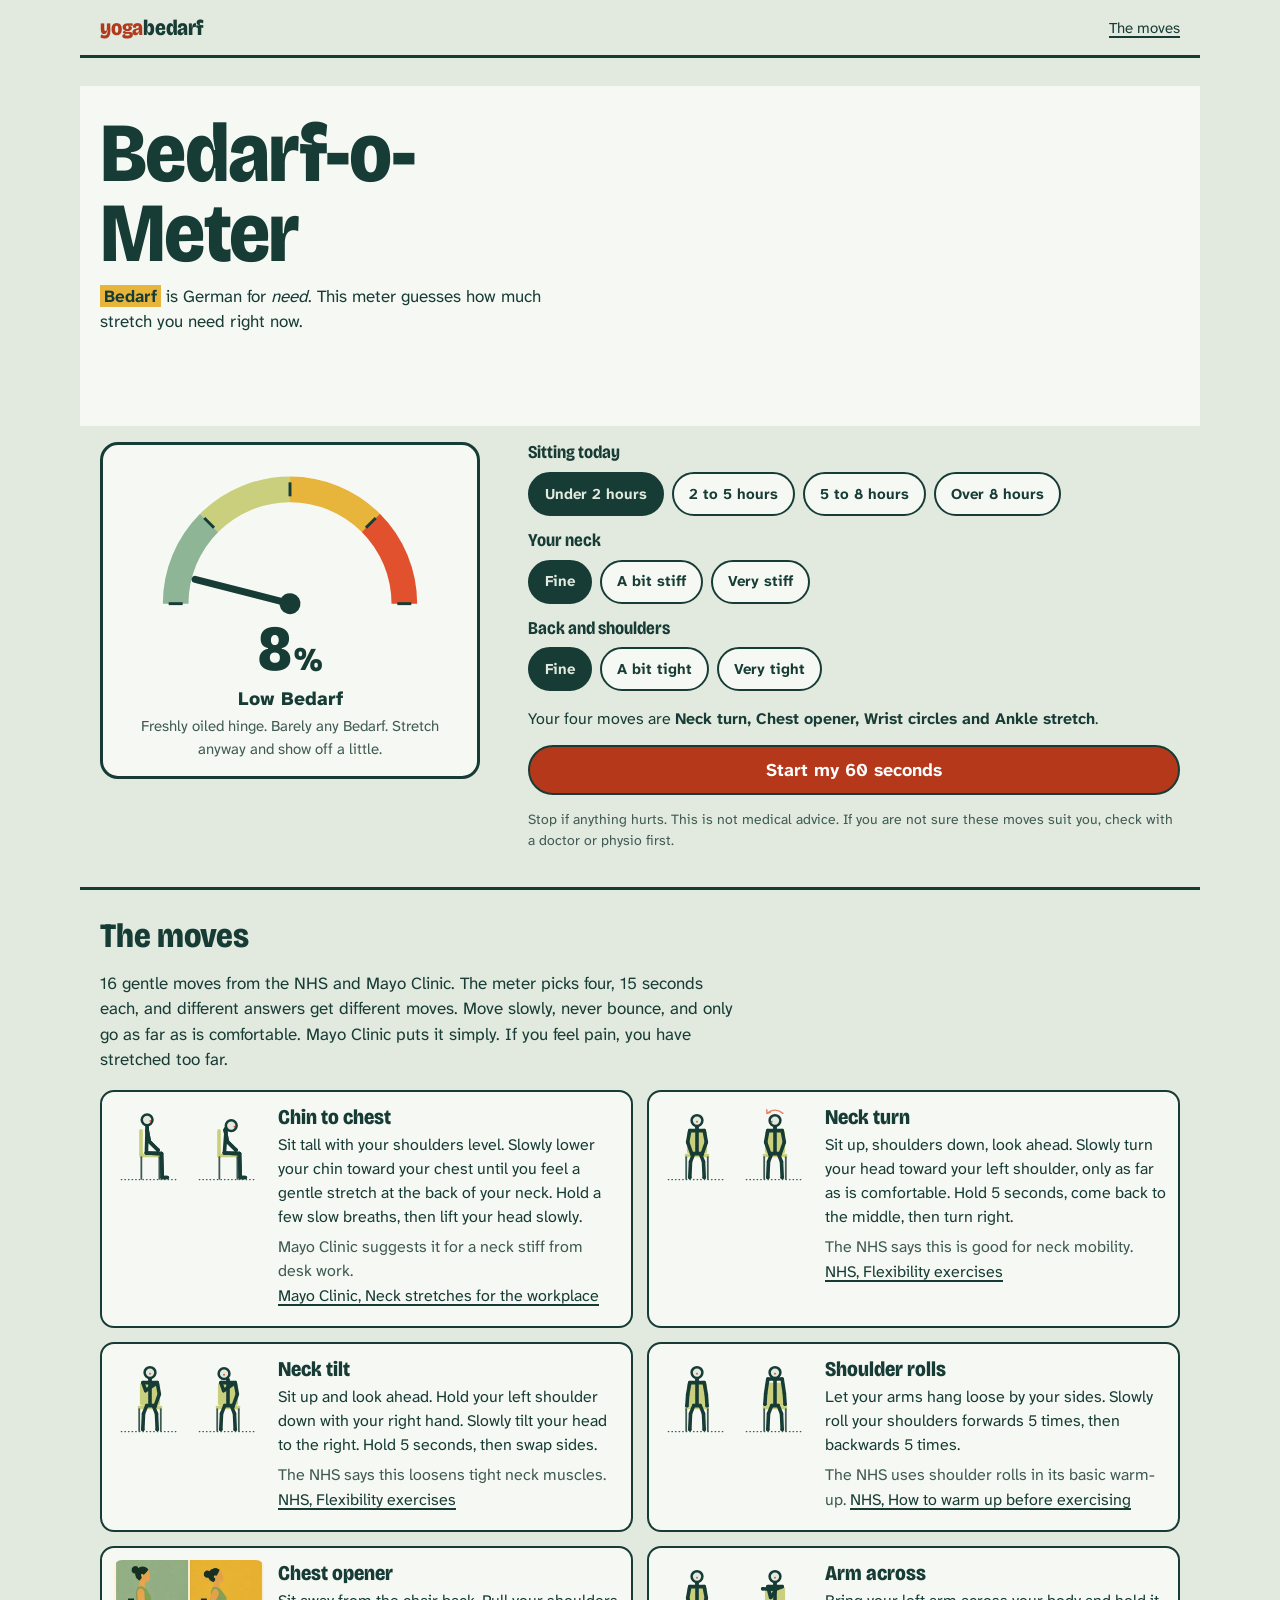
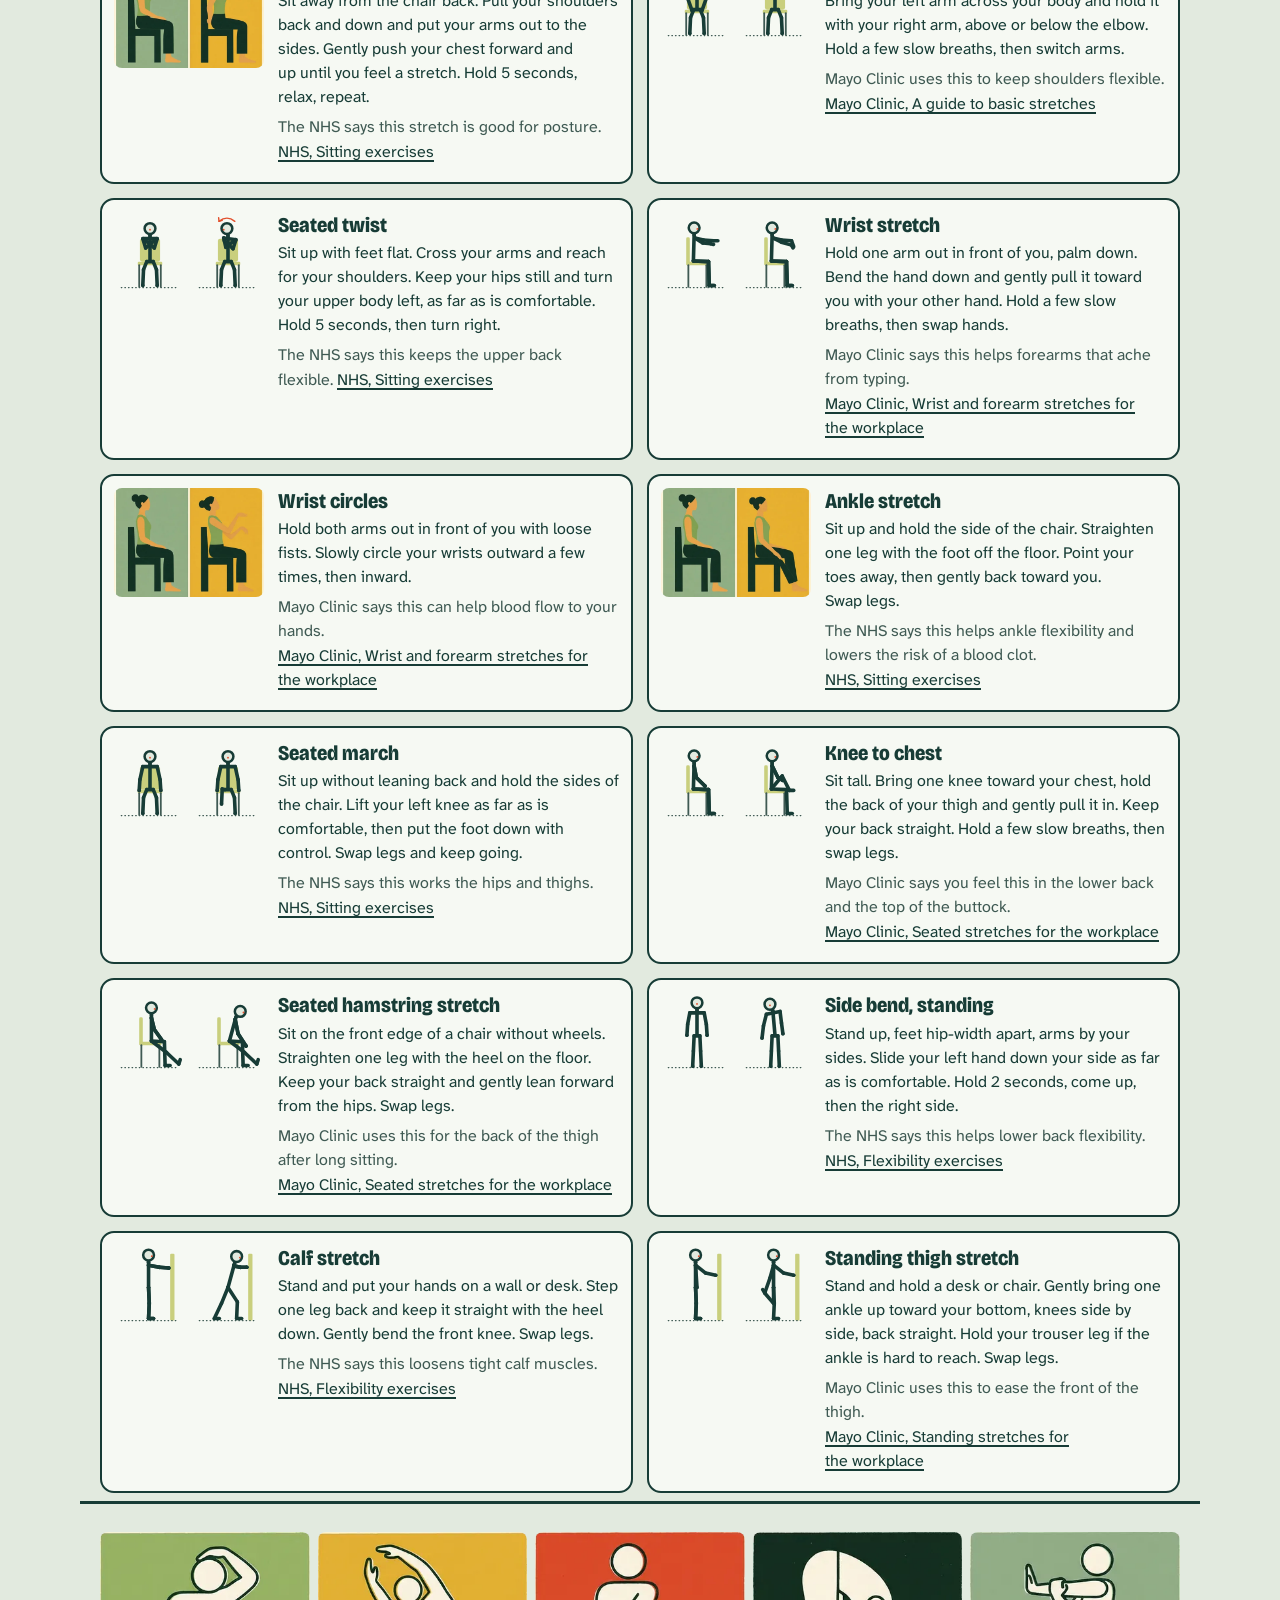
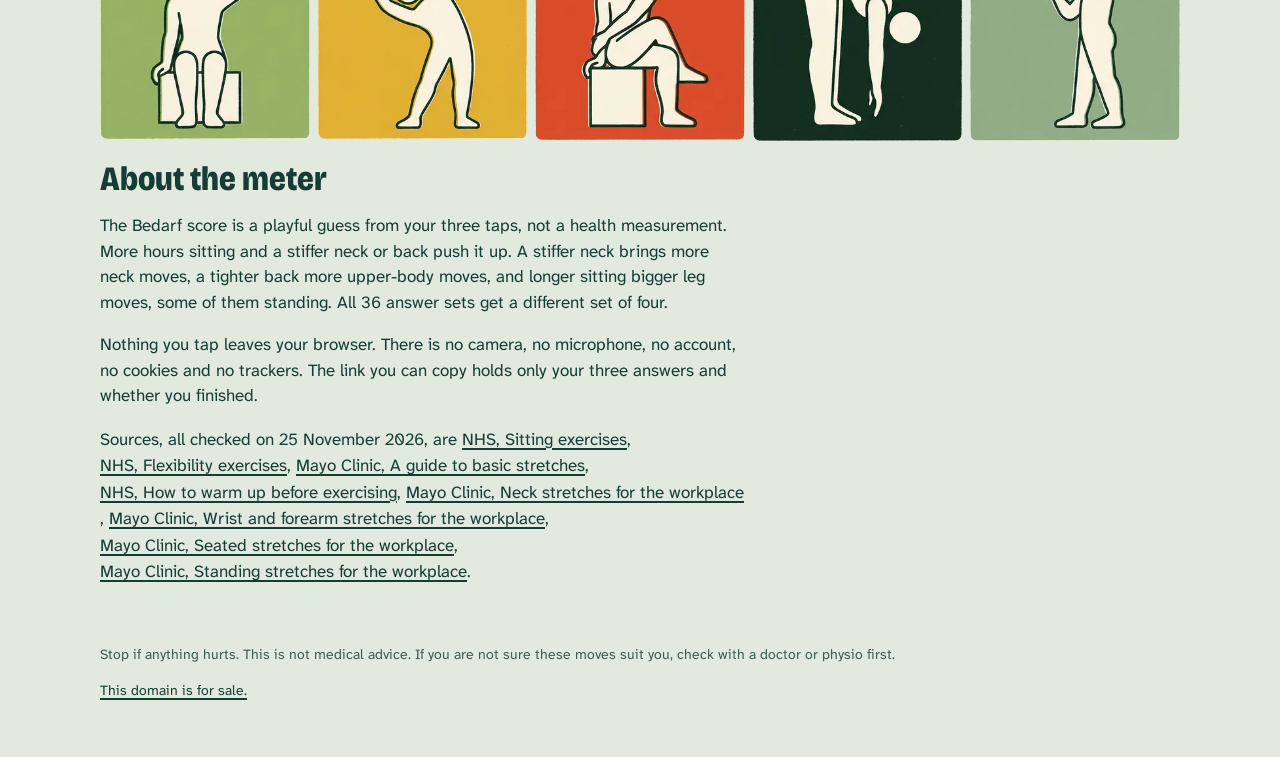
==== commit ec01754a: "Wire r3 art: painted start/stretch pairs for chest opener, wrist circles, ankle; share card drawn on" ====
--- a/docs/index.html
+++ b/docs/index.html
@@ -98,12 +98,12 @@
   <li id="m-neck-turn"><div class="pair"><svg class="fig " viewBox="0 0 200 220" aria-hidden="true" xmlns="http://www.w3.org/2000/svg"><g class="chair"><rect x="72" y="74" width="56" height="64" rx="6" fill="#c9cf7d"/><rect x="66" y="138" width="68" height="10" rx="3" fill="#c9cf7d"/><g stroke="#3f5a53" stroke-width="5"><line x1="70" y1="148" x2="70" y2="208"/><line x1="130" y1="148" x2="130" y2="208"/></g></g><line class="floor" x1="20" y1="210" x2="180" y2="210" stroke="#3f5a53" stroke-width="3" stroke-dasharray="2 8"/><g class="body" stroke="#173c36" stroke-width="9" stroke-linecap="round"><line class="" x1="100" y1="66" x2="100" y2="136"/><line class="" x1="80" y1="74" x2="120" y2="74"/><line class="" x1="91" y1="138" x2="109" y2="138"/><line class="" x1="80" y1="74" x2="74" y2="106"/><line class="" x1="74" y1="106" x2="86" y2="140"/><line class="" x1="86" y1="140" x2="86" y2="140"/><line class="" x1="120" y1="74" x2="126" y2="106"/><line class="" x1="126" y1="106" x2="114" y2="140"/><line class="" x1="114" y1="140" x2="114" y2="140"/><line class="" x1="91" y1="138" x2="82" y2="160"/><line class="" x1="82" y1="160" x2="80" y2="204"/><line class="" x1="80" y1="204" x2="80" y2="204"/><line class="" x1="109" y1="138" x2="118" y2="160"/><line class="" x1="118" y1="160" x2="120" y2="204"/><line class="" x1="120" y1="204" x2="120" y2="204"/><line class="neck" x1="100" y1="66" x2="100" y2="46"/></g><circle class="head" cx="100" cy="46" r="15" fill="#f6f9f3" stroke="#173c36" stroke-width="7"/><circle class="nose" cx="100" cy="49" r="2.6" fill="#e2512e"/></svg><svg class="fig " viewBox="0 0 200 220" aria-hidden="true" xmlns="http://www.w3.org/2000/svg"><g class="chair"><rect x="72" y="74" width="56" height="64" rx="6" fill="#c9cf7d"/><rect x="66" y="138" width="68" height="10" rx="3" fill="#c9cf7d"/><g stroke="#3f5a53" stroke-width="5"><line x1="70" y1="148" x2="70" y2="208"/><line x1="130" y1="148" x2="130" y2="208"/></g></g><line class="floor" x1="20" y1="210" x2="180" y2="210" stroke="#3f5a53" stroke-width="3" stroke-dasharray="2 8"/><g class="body" stroke="#173c36" stroke-width="9" stroke-linecap="round"><line class="" x1="100" y1="66" x2="100" y2="136"/><line class="" x1="80" y1="74" x2="120" y2="74"/><line class="" x1="91" y1="138" x2="109" y2="138"/><line class="" x1="80" y1="74" x2="74" y2="106"/><line class="" x1="74" y1="106" x2="86" y2="140"/><line class="" x1="86" y1="140" x2="86" y2="140"/><line class="" x1="120" y1="74" x2="126" y2="106"/><line class="" x1="126" y1="106" x2="114" y2="140"/><line class="" x1="114" y1="140" x2="114" y2="140"/><line class="" x1="91" y1="138" x2="82" y2="160"/><line class="" x1="82" y1="160" x2="80" y2="204"/><line class="" x1="80" y1="204" x2="80" y2="204"/><line class="" x1="109" y1="138" x2="118" y2="160"/><line class="" x1="118" y1="160" x2="120" y2="204"/><line class="" x1="120" y1="204" x2="120" y2="204"/><line class="neck" x1="100" y1="66" x2="100" y2="46"/></g><g class="turn" fill="none" stroke="#e2512e" stroke-width="4" stroke-linecap="round" stroke-linejoin="round" opacity="0.7"><path d="M 122 26 Q 100 8 78 26"/><path d="M 87 23 L 78 26 L 77 16"/></g><circle class="head" cx="100" cy="46" r="15" fill="#f6f9f3" stroke="#173c36" stroke-width="7"/><circle class="nose" cx="91" cy="49" r="2.6" fill="#e2512e"/></svg></div><div><h3>Neck turn</h3><p>Sit up, shoulders down, look ahead. Slowly turn your head toward your left shoulder, only as far as is comfortable. Hold 5 seconds, come back to the middle, then turn right.</p><p class="why">The NHS says this is good for neck mobility. <a href="https://www.nhs.uk/live-well/exercise/flexibility-exercises/">NHS, Flexibility exercises</a></p></div></li>
   <li id="m-neck-tilt"><div class="pair"><svg class="fig " viewBox="0 0 200 220" aria-hidden="true" xmlns="http://www.w3.org/2000/svg"><g class="chair"><rect x="72" y="74" width="56" height="64" rx="6" fill="#c9cf7d"/><rect x="66" y="138" width="68" height="10" rx="3" fill="#c9cf7d"/><g stroke="#3f5a53" stroke-width="5"><line x1="70" y1="148" x2="70" y2="208"/><line x1="130" y1="148" x2="130" y2="208"/></g></g><line class="floor" x1="20" y1="210" x2="180" y2="210" stroke="#3f5a53" stroke-width="3" stroke-dasharray="2 8"/><g class="body" stroke="#173c36" stroke-width="9" stroke-linecap="round"><line class="" x1="100" y1="66" x2="100" y2="136"/><line class="" x1="80" y1="74" x2="120" y2="74"/><line class="" x1="91" y1="138" x2="109" y2="138"/><line class="" x1="80" y1="74" x2="88" y2="96"/><line class="" x1="88" y1="96" x2="118" y2="76"/><line class="" x1="118" y1="76" x2="118" y2="76"/><line class="" x1="120" y1="74" x2="126" y2="106"/><line class="" x1="126" y1="106" x2="114" y2="140"/><line class="" x1="114" y1="140" x2="114" y2="140"/><line class="" x1="91" y1="138" x2="82" y2="160"/><line class="" x1="82" y1="160" x2="80" y2="204"/><line class="" x1="80" y1="204" x2="80" y2="204"/><line class="" x1="109" y1="138" x2="118" y2="160"/><line class="" x1="118" y1="160" x2="120" y2="204"/><line class="" x1="120" y1="204" x2="120" y2="204"/><line class="neck" x1="100" y1="66" x2="100" y2="46"/></g><circle class="head" cx="100" cy="46" r="15" fill="#f6f9f3" stroke="#173c36" stroke-width="7"/><circle class="nose" cx="100" cy="49" r="2.6" fill="#e2512e"/></svg><svg class="fig " viewBox="0 0 200 220" aria-hidden="true" xmlns="http://www.w3.org/2000/svg"><g class="chair"><rect x="72" y="74" width="56" height="64" rx="6" fill="#c9cf7d"/><rect x="66" y="138" width="68" height="10" rx="3" fill="#c9cf7d"/><g stroke="#3f5a53" stroke-width="5"><line x1="70" y1="148" x2="70" y2="208"/><line x1="130" y1="148" x2="130" y2="208"/></g></g><line class="floor" x1="20" y1="210" x2="180" y2="210" stroke="#3f5a53" stroke-width="3" stroke-dasharray="2 8"/><g class="body" stroke="#173c36" stroke-width="9" stroke-linecap="round"><line class="" x1="100" y1="66" x2="100" y2="136"/><line class="" x1="80" y1="74" x2="120" y2="74"/><line class="" x1="91" y1="138" x2="109" y2="138"/><line class="" x1="80" y1="74" x2="88" y2="96"/><line class="" x1="88" y1="96" x2="118" y2="76"/><line class="" x1="118" y1="76" x2="118" y2="76"/><line class="" x1="120" y1="74" x2="126" y2="106"/><line class="" x1="126" y1="106" x2="114" y2="140"/><line class="" x1="114" y1="140" x2="114" y2="140"/><line class="" x1="91" y1="138" x2="82" y2="160"/><line class="" x1="82" y1="160" x2="80" y2="204"/><line class="" x1="80" y1="204" x2="80" y2="204"/><line class="" x1="109" y1="138" x2="118" y2="160"/><line class="" x1="118" y1="160" x2="120" y2="204"/><line class="" x1="120" y1="204" x2="120" y2="204"/><line class="neck" x1="100" y1="66" x2="89" y2="49"/></g><circle class="head" cx="89" cy="49" r="15" fill="#f6f9f3" stroke="#173c36" stroke-width="7"/><circle class="nose" cx="89" cy="52" r="2.6" fill="#e2512e"/></svg></div><div><h3>Neck tilt</h3><p>Sit up and look ahead. Hold your left shoulder down with your right hand. Slowly tilt your head to the right. Hold 5 seconds, then swap sides.</p><p class="why">The NHS says this loosens tight neck muscles. <a href="https://www.nhs.uk/live-well/exercise/flexibility-exercises/">NHS, Flexibility exercises</a></p></div></li>
   <li id="m-shoulder-rolls"><div class="pair"><svg class="fig " viewBox="0 0 200 220" aria-hidden="true" xmlns="http://www.w3.org/2000/svg"><g class="chair"><rect x="72" y="74" width="56" height="64" rx="6" fill="#c9cf7d"/><rect x="66" y="138" width="68" height="10" rx="3" fill="#c9cf7d"/><g stroke="#3f5a53" stroke-width="5"><line x1="70" y1="148" x2="70" y2="208"/><line x1="130" y1="148" x2="130" y2="208"/></g></g><line class="floor" x1="20" y1="210" x2="180" y2="210" stroke="#3f5a53" stroke-width="3" stroke-dasharray="2 8"/><g class="body" stroke="#173c36" stroke-width="9" stroke-linecap="round"><line class="" x1="100" y1="66" x2="100" y2="136"/><line class="" x1="80" y1="74" x2="120" y2="74"/><line class="" x1="91" y1="138" x2="109" y2="138"/><line class="" x1="80" y1="74" x2="74" y2="108"/><line class="" x1="74" y1="108" x2="72" y2="138"/><line class="" x1="72" y1="138" x2="72" y2="138"/><line class="" x1="120" y1="74" x2="126" y2="108"/><line class="" x1="126" y1="108" x2="128" y2="138"/><line class="" x1="128" y1="138" x2="128" y2="138"/><line class="" x1="91" y1="138" x2="82" y2="160"/><line class="" x1="82" y1="160" x2="80" y2="204"/><line class="" x1="80" y1="204" x2="80" y2="204"/><line class="" x1="109" y1="138" x2="118" y2="160"/><line class="" x1="118" y1="160" x2="120" y2="204"/><line class="" x1="120" y1="204" x2="120" y2="204"/><line class="neck" x1="100" y1="66" x2="100" y2="46"/></g><circle class="head" cx="100" cy="46" r="15" fill="#f6f9f3" stroke="#173c36" stroke-width="7"/><circle class="nose" cx="100" cy="49" r="2.6" fill="#e2512e"/></svg><svg class="fig " viewBox="0 0 200 220" aria-hidden="true" xmlns="http://www.w3.org/2000/svg"><g class="chair"><rect x="72" y="74" width="56" height="64" rx="6" fill="#c9cf7d"/><rect x="66" y="138" width="68" height="10" rx="3" fill="#c9cf7d"/><g stroke="#3f5a53" stroke-width="5"><line x1="70" y1="148" x2="70" y2="208"/><line x1="130" y1="148" x2="130" y2="208"/></g></g><line class="floor" x1="20" y1="210" x2="180" y2="210" stroke="#3f5a53" stroke-width="3" stroke-dasharray="2 8"/><g class="body" stroke="#173c36" stroke-width="9" stroke-linecap="round"><line class="" x1="100" y1="66" x2="100" y2="136"/><line class="" x1="80" y1="64" x2="120" y2="64"/><line class="" x1="91" y1="138" x2="109" y2="138"/><line class="" x1="80" y1="64" x2="74" y2="104"/><line class="" x1="74" y1="104" x2="72" y2="134"/><line class="" x1="72" y1="134" x2="72" y2="134"/><line class="" x1="120" y1="64" x2="126" y2="104"/><line class="" x1="126" y1="104" x2="128" y2="134"/><line class="" x1="128" y1="134" x2="128" y2="134"/><line class="" x1="91" y1="138" x2="82" y2="160"/><line class="" x1="82" y1="160" x2="80" y2="204"/><line class="" x1="80" y1="204" x2="80" y2="204"/><line class="" x1="109" y1="138" x2="118" y2="160"/><line class="" x1="118" y1="160" x2="120" y2="204"/><line class="" x1="120" y1="204" x2="120" y2="204"/><line class="neck" x1="100" y1="66" x2="100" y2="46"/></g><circle class="head" cx="100" cy="46" r="15" fill="#f6f9f3" stroke="#173c36" stroke-width="7"/><circle class="nose" cx="100" cy="49" r="2.6" fill="#e2512e"/></svg></div><div><h3>Shoulder rolls</h3><p>Let your arms hang loose by your sides. Slowly roll your shoulders forwards 5 times, then backwards 5 times.</p><p class="why">The NHS uses shoulder rolls in its basic warm-up. <a href="https://www.nhs.uk/live-well/exercise/how-to-warm-up-before-exercising/">NHS, How to warm up before exercising</a></p></div></li>
-  <li id="m-chest"><div class="pair"><svg class="fig " viewBox="0 0 200 220" aria-hidden="true" xmlns="http://www.w3.org/2000/svg"><g class="chair"><rect x="70" y="70" width="10" height="72" rx="4" fill="#c9cf7d"/><rect x="70" y="138" width="62" height="10" rx="3" fill="#c9cf7d"/><g stroke="#3f5a53" stroke-width="5"><line x1="76" y1="148" x2="76" y2="208"/><line x1="126" y1="148" x2="126" y2="208"/></g></g><line class="floor" x1="20" y1="210" x2="180" y2="210" stroke="#3f5a53" stroke-width="3" stroke-dasharray="2 8"/><g class="body" stroke="#173c36" stroke-width="9" stroke-linecap="round"><line class="" x1="92" y1="64" x2="90" y2="136"/><line class="" x1="92" y1="72" x2="92" y2="72"/><line class="" x1="90" y1="136" x2="90" y2="136"/><line class="" x1="92" y1="72" x2="98" y2="104"/><line class="" x1="98" y1="104" x2="122" y2="128"/><line class="" x1="122" y1="128" x2="122" y2="128"/><line class="" x1="92" y1="72" x2="98" y2="104"/><line class="" x1="98" y1="104" x2="122" y2="128"/><line class="" x1="122" y1="128" x2="122" y2="128"/><line class="" x1="90" y1="136" x2="132" y2="138"/><line class="" x1="132" y1="138" x2="134" y2="204"/><line class="" x1="134" y1="204" x2="148" y2="204"/><line class="" x1="90" y1="136" x2="132" y2="138"/><line class="" x1="132" y1="138" x2="134" y2="204"/><line class="" x1="134" y1="204" x2="148" y2="204"/><line class="neck" x1="92" y1="64" x2="92" y2="44"/></g><circle class="head" cx="92" cy="44" r="15" fill="#f6f9f3" stroke="#173c36" stroke-width="7"/><circle class="nose" cx="101" cy="47" r="2.6" fill="#e2512e"/></svg><svg class="fig " viewBox="0 0 200 220" aria-hidden="true" xmlns="http://www.w3.org/2000/svg"><g class="chair"><rect x="70" y="70" width="10" height="72" rx="4" fill="#c9cf7d"/><rect x="70" y="138" width="62" height="10" rx="3" fill="#c9cf7d"/><g stroke="#3f5a53" stroke-width="5"><line x1="76" y1="148" x2="76" y2="208"/><line x1="126" y1="148" x2="126" y2="208"/></g></g><line class="floor" x1="20" y1="210" x2="180" y2="210" stroke="#3f5a53" stroke-width="3" stroke-dasharray="2 8"/><g class="body" stroke="#173c36" stroke-width="9" stroke-linecap="round"><line class="" x1="92" y1="64" x2="90" y2="136"/><line class="" x1="92" y1="72" x2="92" y2="72"/><line class="" x1="90" y1="136" x2="90" y2="136"/><line class="" x1="92" y1="72" x2="74" y2="86"/><line class="" x1="74" y1="86" x2="54" y2="92"/><line class="" x1="54" y1="92" x2="54" y2="92"/><line class="" x1="92" y1="72" x2="74" y2="86"/><line class="" x1="74" y1="86" x2="54" y2="92"/><line class="" x1="54" y1="92" x2="54" y2="92"/><line class="" x1="90" y1="136" x2="132" y2="138"/><line class="" x1="132" y1="138" x2="134" y2="204"/><line class="" x1="134" y1="204" x2="148" y2="204"/><line class="" x1="90" y1="136" x2="132" y2="138"/><line class="" x1="132" y1="138" x2="134" y2="204"/><line class="" x1="134" y1="204" x2="148" y2="204"/><line class="neck" x1="92" y1="64" x2="92" y2="44"/></g><circle class="head" cx="92" cy="44" r="15" fill="#f6f9f3" stroke="#173c36" stroke-width="7"/><circle class="nose" cx="101" cy="47" r="2.6" fill="#e2512e"/></svg></div><div><h3>Chest opener</h3><p>Sit away from the chair back. Pull your shoulders back and down and put your arms out to the sides. Gently push your chest forward and up until you feel a stretch. Hold 5 seconds, relax, repeat.</p><p class="why">The NHS says this stretch is good for posture. <a href="https://www.nhs.uk/live-well/exercise/sitting-exercises/">NHS, Sitting exercises</a></p></div></li>
+  <li id="m-chest"><div class="pair art"><img src="img/pose-chest-512.webp" srcset="img/pose-chest-512.webp 512w, img/pose-chest-1024.webp 1024w" sizes="(max-width: 520px) 240px, 150px" width="1024" height="740" alt="Seated figure in profile, then the same figure with shoulders back, arms drawn behind the chair and the chest lifted." loading="lazy" decoding="async"></div><div><h3>Chest opener</h3><p>Sit away from the chair back. Pull your shoulders back and down and put your arms out to the sides. Gently push your chest forward and up until you feel a stretch. Hold 5 seconds, relax, repeat.</p><p class="why">The NHS says this stretch is good for posture. <a href="https://www.nhs.uk/live-well/exercise/sitting-exercises/">NHS, Sitting exercises</a></p></div></li>
   <li id="m-shoulder"><div class="pair"><svg class="fig " viewBox="0 0 200 220" aria-hidden="true" xmlns="http://www.w3.org/2000/svg"><g class="chair"><rect x="72" y="74" width="56" height="64" rx="6" fill="#c9cf7d"/><rect x="66" y="138" width="68" height="10" rx="3" fill="#c9cf7d"/><g stroke="#3f5a53" stroke-width="5"><line x1="70" y1="148" x2="70" y2="208"/><line x1="130" y1="148" x2="130" y2="208"/></g></g><line class="floor" x1="20" y1="210" x2="180" y2="210" stroke="#3f5a53" stroke-width="3" stroke-dasharray="2 8"/><g class="body" stroke="#173c36" stroke-width="9" stroke-linecap="round"><line class="" x1="100" y1="66" x2="100" y2="136"/><line class="" x1="80" y1="74" x2="120" y2="74"/><line class="" x1="91" y1="138" x2="109" y2="138"/><line class="" x1="80" y1="74" x2="74" y2="106"/><line class="" x1="74" y1="106" x2="86" y2="140"/><line class="" x1="86" y1="140" x2="86" y2="140"/><line class="" x1="120" y1="74" x2="126" y2="106"/><line class="" x1="126" y1="106" x2="114" y2="140"/><line class="" x1="114" y1="140" x2="114" y2="140"/><line class="" x1="91" y1="138" x2="82" y2="160"/><line class="" x1="82" y1="160" x2="80" y2="204"/><line class="" x1="80" y1="204" x2="80" y2="204"/><line class="" x1="109" y1="138" x2="118" y2="160"/><line class="" x1="118" y1="160" x2="120" y2="204"/><line class="" x1="120" y1="204" x2="120" y2="204"/><line class="neck" x1="100" y1="66" x2="100" y2="46"/></g><circle class="head" cx="100" cy="46" r="15" fill="#f6f9f3" stroke="#173c36" stroke-width="7"/><circle class="nose" cx="100" cy="49" r="2.6" fill="#e2512e"/></svg><svg class="fig " viewBox="0 0 200 220" aria-hidden="true" xmlns="http://www.w3.org/2000/svg"><g class="chair"><rect x="72" y="74" width="56" height="64" rx="6" fill="#c9cf7d"/><rect x="66" y="138" width="68" height="10" rx="3" fill="#c9cf7d"/><g stroke="#3f5a53" stroke-width="5"><line x1="70" y1="148" x2="70" y2="208"/><line x1="130" y1="148" x2="130" y2="208"/></g></g><line class="floor" x1="20" y1="210" x2="180" y2="210" stroke="#3f5a53" stroke-width="3" stroke-dasharray="2 8"/><g class="body" stroke="#173c36" stroke-width="9" stroke-linecap="round"><line class="" x1="100" y1="66" x2="100" y2="136"/><line class="" x1="80" y1="74" x2="120" y2="74"/><line class="" x1="91" y1="138" x2="109" y2="138"/><line class="" x1="80" y1="74" x2="88" y2="104"/><line class="" x1="88" y1="104" x2="100" y2="88"/><line class="" x1="100" y1="88" x2="100" y2="88"/><line class="" x1="120" y1="74" x2="100" y2="82"/><line class="" x1="100" y1="82" x2="66" y2="80"/><line class="" x1="66" y1="80" x2="66" y2="80"/><line class="" x1="91" y1="138" x2="82" y2="160"/><line class="" x1="82" y1="160" x2="80" y2="204"/><line class="" x1="80" y1="204" x2="80" y2="204"/><line class="" x1="109" y1="138" x2="118" y2="160"/><line class="" x1="118" y1="160" x2="120" y2="204"/><line class="" x1="120" y1="204" x2="120" y2="204"/><line class="neck" x1="100" y1="66" x2="100" y2="46"/></g><circle class="head" cx="100" cy="46" r="15" fill="#f6f9f3" stroke="#173c36" stroke-width="7"/><circle class="nose" cx="100" cy="49" r="2.6" fill="#e2512e"/></svg></div><div><h3>Arm across</h3><p>Bring your left arm across your body and hold it with your right arm, above or below the elbow. Hold a few slow breaths, then switch arms.</p><p class="why">Mayo Clinic uses this to keep shoulders flexible. <a href="https://www.mayoclinic.org/healthy-lifestyle/adult-health/multimedia/stretching/sls-20076525">Mayo Clinic, A guide to basic stretches</a></p></div></li>
   <li id="m-twist"><div class="pair"><svg class="fig " viewBox="0 0 200 220" aria-hidden="true" xmlns="http://www.w3.org/2000/svg"><g class="chair"><rect x="72" y="74" width="56" height="64" rx="6" fill="#c9cf7d"/><rect x="66" y="138" width="68" height="10" rx="3" fill="#c9cf7d"/><g stroke="#3f5a53" stroke-width="5"><line x1="70" y1="148" x2="70" y2="208"/><line x1="130" y1="148" x2="130" y2="208"/></g></g><line class="floor" x1="20" y1="210" x2="180" y2="210" stroke="#3f5a53" stroke-width="3" stroke-dasharray="2 8"/><g class="body" stroke="#173c36" stroke-width="9" stroke-linecap="round"><line class="" x1="100" y1="66" x2="100" y2="136"/><line class="" x1="80" y1="74" x2="120" y2="74"/><line class="" x1="91" y1="138" x2="109" y2="138"/><line class="" x1="80" y1="74" x2="88" y2="100"/><line class="" x1="88" y1="100" x2="114" y2="78"/><line class="" x1="114" y1="78" x2="114" y2="78"/><line class="" x1="120" y1="74" x2="112" y2="100"/><line class="" x1="112" y1="100" x2="86" y2="78"/><line class="" x1="86" y1="78" x2="86" y2="78"/><line class="" x1="91" y1="138" x2="82" y2="160"/><line class="" x1="82" y1="160" x2="80" y2="204"/><line class="" x1="80" y1="204" x2="80" y2="204"/><line class="" x1="109" y1="138" x2="118" y2="160"/><line class="" x1="118" y1="160" x2="120" y2="204"/><line class="" x1="120" y1="204" x2="120" y2="204"/><line class="neck" x1="100" y1="66" x2="100" y2="46"/></g><circle class="head" cx="100" cy="46" r="15" fill="#f6f9f3" stroke="#173c36" stroke-width="7"/><circle class="nose" cx="100" cy="49" r="2.6" fill="#e2512e"/></svg><svg class="fig " viewBox="0 0 200 220" aria-hidden="true" xmlns="http://www.w3.org/2000/svg"><g class="chair"><rect x="72" y="74" width="56" height="64" rx="6" fill="#c9cf7d"/><rect x="66" y="138" width="68" height="10" rx="3" fill="#c9cf7d"/><g stroke="#3f5a53" stroke-width="5"><line x1="70" y1="148" x2="70" y2="208"/><line x1="130" y1="148" x2="130" y2="208"/></g></g><line class="floor" x1="20" y1="210" x2="180" y2="210" stroke="#3f5a53" stroke-width="3" stroke-dasharray="2 8"/><g class="body" stroke="#173c36" stroke-width="9" stroke-linecap="round"><line class="" x1="100" y1="66" x2="100" y2="136"/><line class="" x1="88" y1="72" x2="122" y2="77"/><line class="" x1="91" y1="138" x2="109" y2="138"/><line class="" x1="88" y1="72" x2="94" y2="98"/><line class="" x1="94" y1="98" x2="116" y2="80"/><line class="" x1="116" y1="80" x2="116" y2="80"/><line class="" x1="122" y1="77" x2="114" y2="102"/><line class="" x1="114" y1="102" x2="90" y2="80"/><line class="" x1="90" y1="80" x2="90" y2="80"/><line class="" x1="91" y1="138" x2="82" y2="160"/><line class="" x1="82" y1="160" x2="80" y2="204"/><line class="" x1="80" y1="204" x2="80" y2="204"/><line class="" x1="109" y1="138" x2="118" y2="160"/><line class="" x1="118" y1="160" x2="120" y2="204"/><line class="" x1="120" y1="204" x2="120" y2="204"/><line class="neck" x1="100" y1="66" x2="97" y2="46"/></g><g class="turn" fill="none" stroke="#e2512e" stroke-width="4" stroke-linecap="round" stroke-linejoin="round" opacity="1"><path d="M 119 26 Q 97 8 75 26"/><path d="M 84 23 L 75 26 L 74 16"/></g><circle class="head" cx="97" cy="46" r="15" fill="#f6f9f3" stroke="#173c36" stroke-width="7"/><circle class="nose" cx="88" cy="49" r="2.6" fill="#e2512e"/></svg></div><div><h3>Seated twist</h3><p>Sit up with feet flat. Cross your arms and reach for your shoulders. Keep your hips still and turn your upper body left, as far as is comfortable. Hold 5 seconds, then turn right.</p><p class="why">The NHS says this keeps the upper back flexible. <a href="https://www.nhs.uk/live-well/exercise/sitting-exercises/">NHS, Sitting exercises</a></p></div></li>
   <li id="m-wrist-down"><div class="pair"><svg class="fig " viewBox="0 0 200 220" aria-hidden="true" xmlns="http://www.w3.org/2000/svg"><g class="chair"><rect x="70" y="70" width="10" height="72" rx="4" fill="#c9cf7d"/><rect x="70" y="138" width="62" height="10" rx="3" fill="#c9cf7d"/><g stroke="#3f5a53" stroke-width="5"><line x1="76" y1="148" x2="76" y2="208"/><line x1="126" y1="148" x2="126" y2="208"/></g></g><line class="floor" x1="20" y1="210" x2="180" y2="210" stroke="#3f5a53" stroke-width="3" stroke-dasharray="2 8"/><g class="body" stroke="#173c36" stroke-width="9" stroke-linecap="round"><line class="" x1="92" y1="64" x2="90" y2="136"/><line class="" x1="94" y1="72" x2="94" y2="72"/><line class="" x1="90" y1="136" x2="90" y2="136"/><line class="" x1="94" y1="72" x2="118" y2="78"/><line class="" x1="118" y1="78" x2="146" y2="80"/><line class="" x1="146" y1="80" x2="158" y2="80"/><line class="" x1="94" y1="72" x2="116" y2="86"/><line class="" x1="116" y1="86" x2="138" y2="88"/><line class="" x1="138" y1="88" x2="146" y2="90"/><line class="" x1="90" y1="136" x2="132" y2="138"/><line class="" x1="132" y1="138" x2="134" y2="204"/><line class="" x1="134" y1="204" x2="148" y2="204"/><line class="" x1="90" y1="136" x2="132" y2="138"/><line class="" x1="132" y1="138" x2="134" y2="204"/><line class="" x1="134" y1="204" x2="148" y2="204"/><line class="neck" x1="92" y1="64" x2="92" y2="44"/></g><circle class="head" cx="92" cy="44" r="15" fill="#f6f9f3" stroke="#173c36" stroke-width="7"/><circle class="nose" cx="101" cy="47" r="2.6" fill="#e2512e"/></svg><svg class="fig " viewBox="0 0 200 220" aria-hidden="true" xmlns="http://www.w3.org/2000/svg"><g class="chair"><rect x="70" y="70" width="10" height="72" rx="4" fill="#c9cf7d"/><rect x="70" y="138" width="62" height="10" rx="3" fill="#c9cf7d"/><g stroke="#3f5a53" stroke-width="5"><line x1="76" y1="148" x2="76" y2="208"/><line x1="126" y1="148" x2="126" y2="208"/></g></g><line class="floor" x1="20" y1="210" x2="180" y2="210" stroke="#3f5a53" stroke-width="3" stroke-dasharray="2 8"/><g class="body" stroke="#173c36" stroke-width="9" stroke-linecap="round"><line class="" x1="92" y1="64" x2="90" y2="136"/><line class="" x1="94" y1="72" x2="94" y2="72"/><line class="" x1="90" y1="136" x2="90" y2="136"/><line class="" x1="94" y1="72" x2="118" y2="78"/><line class="" x1="118" y1="78" x2="146" y2="80"/><line class="" x1="146" y1="80" x2="152" y2="96"/><line class="" x1="94" y1="72" x2="118" y2="84"/><line class="" x1="118" y1="84" x2="146" y2="92"/><line class="" x1="146" y1="92" x2="150" y2="100"/><line class="" x1="90" y1="136" x2="132" y2="138"/><line class="" x1="132" y1="138" x2="134" y2="204"/><line class="" x1="134" y1="204" x2="148" y2="204"/><line class="" x1="90" y1="136" x2="132" y2="138"/><line class="" x1="132" y1="138" x2="134" y2="204"/><line class="" x1="134" y1="204" x2="148" y2="204"/><line class="neck" x1="92" y1="64" x2="92" y2="44"/></g><circle class="head" cx="92" cy="44" r="15" fill="#f6f9f3" stroke="#173c36" stroke-width="7"/><circle class="nose" cx="101" cy="47" r="2.6" fill="#e2512e"/></svg></div><div><h3>Wrist stretch</h3><p>Hold one arm out in front of you, palm down. Bend the hand down and gently pull it toward you with your other hand. Hold a few slow breaths, then swap hands.</p><p class="why">Mayo Clinic says this helps forearms that ache from typing. <a href="https://www.mayoclinic.org/healthy-lifestyle/adult-health/multimedia/forearm-stretches/vid-20084698">Mayo Clinic, Wrist and forearm stretches for the workplace</a></p></div></li>
-  <li id="m-wrist-circles"><div class="pair"><svg class="fig " viewBox="0 0 200 220" aria-hidden="true" xmlns="http://www.w3.org/2000/svg"><g class="chair"><rect x="70" y="70" width="10" height="72" rx="4" fill="#c9cf7d"/><rect x="70" y="138" width="62" height="10" rx="3" fill="#c9cf7d"/><g stroke="#3f5a53" stroke-width="5"><line x1="76" y1="148" x2="76" y2="208"/><line x1="126" y1="148" x2="126" y2="208"/></g></g><line class="floor" x1="20" y1="210" x2="180" y2="210" stroke="#3f5a53" stroke-width="3" stroke-dasharray="2 8"/><g class="body" stroke="#173c36" stroke-width="9" stroke-linecap="round"><line class="" x1="92" y1="64" x2="90" y2="136"/><line class="" x1="94" y1="72" x2="94" y2="72"/><line class="" x1="90" y1="136" x2="90" y2="136"/><line class="" x1="94" y1="72" x2="118" y2="78"/><line class="" x1="118" y1="78" x2="146" y2="80"/><line class="" x1="146" y1="80" x2="158" y2="80"/><line class="" x1="94" y1="72" x2="118" y2="78"/><line class="" x1="118" y1="78" x2="146" y2="80"/><line class="" x1="146" y1="80" x2="156" y2="80"/><line class="" x1="90" y1="136" x2="132" y2="138"/><line class="" x1="132" y1="138" x2="134" y2="204"/><line class="" x1="134" y1="204" x2="148" y2="204"/><line class="" x1="90" y1="136" x2="132" y2="138"/><line class="" x1="132" y1="138" x2="134" y2="204"/><line class="" x1="134" y1="204" x2="148" y2="204"/><line class="neck" x1="92" y1="64" x2="92" y2="44"/></g><circle class="head" cx="92" cy="44" r="15" fill="#f6f9f3" stroke="#173c36" stroke-width="7"/><circle class="nose" cx="101" cy="47" r="2.6" fill="#e2512e"/></svg><svg class="fig " viewBox="0 0 200 220" aria-hidden="true" xmlns="http://www.w3.org/2000/svg"><g class="chair"><rect x="70" y="70" width="10" height="72" rx="4" fill="#c9cf7d"/><rect x="70" y="138" width="62" height="10" rx="3" fill="#c9cf7d"/><g stroke="#3f5a53" stroke-width="5"><line x1="76" y1="148" x2="76" y2="208"/><line x1="126" y1="148" x2="126" y2="208"/></g></g><line class="floor" x1="20" y1="210" x2="180" y2="210" stroke="#3f5a53" stroke-width="3" stroke-dasharray="2 8"/><g class="body" stroke="#173c36" stroke-width="9" stroke-linecap="round"><line class="" x1="92" y1="64" x2="90" y2="136"/><line class="" x1="94" y1="72" x2="94" y2="72"/><line class="" x1="90" y1="136" x2="90" y2="136"/><line class="" x1="94" y1="72" x2="118" y2="78"/><line class="" x1="118" y1="78" x2="146" y2="80"/><line class="" x1="146" y1="80" x2="150" y2="70"/><line class="" x1="94" y1="72" x2="118" y2="78"/><line class="" x1="118" y1="78" x2="146" y2="80"/><line class="" x1="146" y1="80" x2="150" y2="70"/><line class="" x1="90" y1="136" x2="132" y2="138"/><line class="" x1="132" y1="138" x2="134" y2="204"/><line class="" x1="134" y1="204" x2="148" y2="204"/><line class="" x1="90" y1="136" x2="132" y2="138"/><line class="" x1="132" y1="138" x2="134" y2="204"/><line class="" x1="134" y1="204" x2="148" y2="204"/><line class="neck" x1="92" y1="64" x2="92" y2="44"/></g><circle class="head" cx="92" cy="44" r="15" fill="#f6f9f3" stroke="#173c36" stroke-width="7"/><circle class="nose" cx="101" cy="47" r="2.6" fill="#e2512e"/></svg></div><div><h3>Wrist circles</h3><p>Hold both arms out in front of you with loose fists. Slowly circle your wrists outward a few times, then inward.</p><p class="why">Mayo Clinic says this can help blood flow to your hands. <a href="https://www.mayoclinic.org/healthy-lifestyle/adult-health/multimedia/forearm-stretches/vid-20084698">Mayo Clinic, Wrist and forearm stretches for the workplace</a></p></div></li>
-  <li id="m-ankle"><div class="pair"><svg class="fig " viewBox="0 0 200 220" aria-hidden="true" xmlns="http://www.w3.org/2000/svg"><g class="chair"><rect x="70" y="70" width="10" height="72" rx="4" fill="#c9cf7d"/><rect x="70" y="138" width="62" height="10" rx="3" fill="#c9cf7d"/><g stroke="#3f5a53" stroke-width="5"><line x1="76" y1="148" x2="76" y2="208"/><line x1="126" y1="148" x2="126" y2="208"/></g></g><line class="floor" x1="20" y1="210" x2="180" y2="210" stroke="#3f5a53" stroke-width="3" stroke-dasharray="2 8"/><g class="body" stroke="#173c36" stroke-width="9" stroke-linecap="round"><line class="" x1="92" y1="64" x2="90" y2="136"/><line class="" x1="92" y1="72" x2="92" y2="72"/><line class="" x1="90" y1="136" x2="90" y2="136"/><line class="" x1="92" y1="72" x2="92" y2="106"/><line class="" x1="92" y1="106" x2="96" y2="140"/><line class="" x1="96" y1="140" x2="96" y2="140"/><line class="" x1="92" y1="72" x2="92" y2="106"/><line class="" x1="92" y1="106" x2="96" y2="140"/><line class="" x1="96" y1="140" x2="96" y2="140"/><line class="" x1="90" y1="136" x2="132" y2="138"/><line class="" x1="132" y1="138" x2="134" y2="204"/><line class="" x1="134" y1="204" x2="148" y2="204"/><line class="" x1="90" y1="136" x2="132" y2="138"/><line class="" x1="132" y1="138" x2="134" y2="204"/><line class="" x1="134" y1="204" x2="148" y2="204"/><line class="neck" x1="92" y1="64" x2="92" y2="44"/></g><circle class="head" cx="92" cy="44" r="15" fill="#f6f9f3" stroke="#173c36" stroke-width="7"/><circle class="nose" cx="101" cy="47" r="2.6" fill="#e2512e"/></svg><svg class="fig " viewBox="0 0 200 220" aria-hidden="true" xmlns="http://www.w3.org/2000/svg"><g class="chair"><rect x="70" y="70" width="10" height="72" rx="4" fill="#c9cf7d"/><rect x="70" y="138" width="62" height="10" rx="3" fill="#c9cf7d"/><g stroke="#3f5a53" stroke-width="5"><line x1="76" y1="148" x2="76" y2="208"/><line x1="126" y1="148" x2="126" y2="208"/></g></g><line class="floor" x1="20" y1="210" x2="180" y2="210" stroke="#3f5a53" stroke-width="3" stroke-dasharray="2 8"/><g class="body" stroke="#173c36" stroke-width="9" stroke-linecap="round"><line class="" x1="92" y1="64" x2="90" y2="136"/><line class="" x1="92" y1="72" x2="92" y2="72"/><line class="" x1="90" y1="136" x2="90" y2="136"/><line class="" x1="92" y1="72" x2="92" y2="106"/><line class="" x1="92" y1="106" x2="96" y2="140"/><line class="" x1="96" y1="140" x2="96" y2="140"/><line class="" x1="92" y1="72" x2="92" y2="106"/><line class="" x1="92" y1="106" x2="96" y2="140"/><line class="" x1="96" y1="140" x2="96" y2="140"/><line class="" x1="90" y1="136" x2="132" y2="138"/><line class="" x1="132" y1="138" x2="134" y2="204"/><line class="" x1="134" y1="204" x2="148" y2="204"/><line class="" x1="90" y1="136" x2="136" y2="132"/><line class="" x1="136" y1="132" x2="176" y2="128"/><line class="" x1="176" y1="128" x2="186" y2="138"/><line class="neck" x1="92" y1="64" x2="92" y2="44"/></g><circle class="head" cx="92" cy="44" r="15" fill="#f6f9f3" stroke="#173c36" stroke-width="7"/><circle class="nose" cx="101" cy="47" r="2.6" fill="#e2512e"/></svg></div><div><h3>Ankle stretch</h3><p>Sit up and hold the side of the chair. Straighten one leg with the foot off the floor. Point your toes away, then gently back toward you. Swap legs.</p><p class="why">The NHS says this helps ankle flexibility and lowers the risk of a blood clot. <a href="https://www.nhs.uk/live-well/exercise/sitting-exercises/">NHS, Sitting exercises</a></p></div></li>
+  <li id="m-wrist-circles"><div class="pair art"><img src="img/pose-wrist-circles-512.webp" srcset="img/pose-wrist-circles-512.webp 512w, img/pose-wrist-circles-1024.webp 1024w" sizes="(max-width: 520px) 240px, 150px" width="1024" height="740" alt="Seated figure in profile, then the same figure with both forearms held out in front and the wrists loose." loading="lazy" decoding="async"></div><div><h3>Wrist circles</h3><p>Hold both arms out in front of you with loose fists. Slowly circle your wrists outward a few times, then inward.</p><p class="why">Mayo Clinic says this can help blood flow to your hands. <a href="https://www.mayoclinic.org/healthy-lifestyle/adult-health/multimedia/forearm-stretches/vid-20084698">Mayo Clinic, Wrist and forearm stretches for the workplace</a></p></div></li>
+  <li id="m-ankle"><div class="pair art"><img src="img/pose-ankle-512.webp" srcset="img/pose-ankle-512.webp 512w, img/pose-ankle-1024.webp 1024w" sizes="(max-width: 520px) 240px, 150px" width="1024" height="740" alt="Seated figure in profile, then the same figure with one leg straightened out in front." loading="lazy" decoding="async"></div><div><h3>Ankle stretch</h3><p>Sit up and hold the side of the chair. Straighten one leg with the foot off the floor. Point your toes away, then gently back toward you. Swap legs.</p><p class="why">The NHS says this helps ankle flexibility and lowers the risk of a blood clot. <a href="https://www.nhs.uk/live-well/exercise/sitting-exercises/">NHS, Sitting exercises</a></p></div></li>
   <li id="m-march"><div class="pair"><svg class="fig " viewBox="0 0 200 220" aria-hidden="true" xmlns="http://www.w3.org/2000/svg"><g class="chair"><rect x="72" y="74" width="56" height="64" rx="6" fill="#c9cf7d"/><rect x="66" y="138" width="68" height="10" rx="3" fill="#c9cf7d"/><g stroke="#3f5a53" stroke-width="5"><line x1="70" y1="148" x2="70" y2="208"/><line x1="130" y1="148" x2="130" y2="208"/></g></g><line class="floor" x1="20" y1="210" x2="180" y2="210" stroke="#3f5a53" stroke-width="3" stroke-dasharray="2 8"/><g class="body" stroke="#173c36" stroke-width="9" stroke-linecap="round"><line class="" x1="100" y1="66" x2="100" y2="136"/><line class="" x1="80" y1="74" x2="120" y2="74"/><line class="" x1="91" y1="138" x2="109" y2="138"/><line class="" x1="80" y1="74" x2="72" y2="110"/><line class="" x1="72" y1="110" x2="70" y2="140"/><line class="" x1="70" y1="140" x2="70" y2="140"/><line class="" x1="120" y1="74" x2="128" y2="110"/><line class="" x1="128" y1="110" x2="130" y2="140"/><line class="" x1="130" y1="140" x2="130" y2="140"/><line class="" x1="91" y1="138" x2="82" y2="160"/><line class="" x1="82" y1="160" x2="80" y2="204"/><line class="" x1="80" y1="204" x2="80" y2="204"/><line class="" x1="109" y1="138" x2="118" y2="160"/><line class="" x1="118" y1="160" x2="120" y2="204"/><line class="" x1="120" y1="204" x2="120" y2="204"/><line class="neck" x1="100" y1="66" x2="100" y2="46"/></g><circle class="head" cx="100" cy="46" r="15" fill="#f6f9f3" stroke="#173c36" stroke-width="7"/><circle class="nose" cx="100" cy="49" r="2.6" fill="#e2512e"/></svg><svg class="fig " viewBox="0 0 200 220" aria-hidden="true" xmlns="http://www.w3.org/2000/svg"><g class="chair"><rect x="72" y="74" width="56" height="64" rx="6" fill="#c9cf7d"/><rect x="66" y="138" width="68" height="10" rx="3" fill="#c9cf7d"/><g stroke="#3f5a53" stroke-width="5"><line x1="70" y1="148" x2="70" y2="208"/><line x1="130" y1="148" x2="130" y2="208"/></g></g><line class="floor" x1="20" y1="210" x2="180" y2="210" stroke="#3f5a53" stroke-width="3" stroke-dasharray="2 8"/><g class="body" stroke="#173c36" stroke-width="9" stroke-linecap="round"><line class="" x1="100" y1="66" x2="100" y2="136"/><line class="" x1="80" y1="74" x2="120" y2="74"/><line class="" x1="91" y1="138" x2="109" y2="138"/><line class="" x1="80" y1="74" x2="72" y2="110"/><line class="" x1="72" y1="110" x2="70" y2="140"/><line class="" x1="70" y1="140" x2="70" y2="140"/><line class="" x1="120" y1="74" x2="128" y2="110"/><line class="" x1="128" y1="110" x2="130" y2="140"/><line class="" x1="130" y1="140" x2="130" y2="140"/><line class="" x1="91" y1="138" x2="84" y2="136"/><line class="" x1="84" y1="136" x2="82" y2="178"/><line class="" x1="82" y1="178" x2="82" y2="178"/><line class="" x1="109" y1="138" x2="118" y2="160"/><line class="" x1="118" y1="160" x2="120" y2="204"/><line class="" x1="120" y1="204" x2="120" y2="204"/><line class="neck" x1="100" y1="66" x2="100" y2="46"/></g><circle class="head" cx="100" cy="46" r="15" fill="#f6f9f3" stroke="#173c36" stroke-width="7"/><circle class="nose" cx="100" cy="49" r="2.6" fill="#e2512e"/></svg></div><div><h3>Seated march</h3><p>Sit up without leaning back and hold the sides of the chair. Lift your left knee as far as is comfortable, then put the foot down with control. Swap legs and keep going.</p><p class="why">The NHS says this works the hips and thighs. <a href="https://www.nhs.uk/live-well/exercise/sitting-exercises/">NHS, Sitting exercises</a></p></div></li>
   <li id="m-knee-hug"><div class="pair"><svg class="fig " viewBox="0 0 200 220" aria-hidden="true" xmlns="http://www.w3.org/2000/svg"><g class="chair"><rect x="70" y="70" width="10" height="72" rx="4" fill="#c9cf7d"/><rect x="70" y="138" width="62" height="10" rx="3" fill="#c9cf7d"/><g stroke="#3f5a53" stroke-width="5"><line x1="76" y1="148" x2="76" y2="208"/><line x1="126" y1="148" x2="126" y2="208"/></g></g><line class="floor" x1="20" y1="210" x2="180" y2="210" stroke="#3f5a53" stroke-width="3" stroke-dasharray="2 8"/><g class="body" stroke="#173c36" stroke-width="9" stroke-linecap="round"><line class="" x1="92" y1="64" x2="90" y2="136"/><line class="" x1="92" y1="72" x2="92" y2="72"/><line class="" x1="90" y1="136" x2="90" y2="136"/><line class="" x1="92" y1="72" x2="98" y2="104"/><line class="" x1="98" y1="104" x2="122" y2="128"/><line class="" x1="122" y1="128" x2="122" y2="128"/><line class="" x1="92" y1="72" x2="98" y2="104"/><line class="" x1="98" y1="104" x2="122" y2="128"/><line class="" x1="122" y1="128" x2="122" y2="128"/><line class="" x1="90" y1="136" x2="132" y2="138"/><line class="" x1="132" y1="138" x2="134" y2="204"/><line class="" x1="134" y1="204" x2="148" y2="204"/><line class="" x1="90" y1="136" x2="132" y2="138"/><line class="" x1="132" y1="138" x2="134" y2="204"/><line class="" x1="134" y1="204" x2="148" y2="204"/><line class="neck" x1="92" y1="64" x2="92" y2="44"/></g><circle class="head" cx="92" cy="44" r="15" fill="#f6f9f3" stroke="#173c36" stroke-width="7"/><circle class="nose" cx="101" cy="47" r="2.6" fill="#e2512e"/></svg><svg class="fig " viewBox="0 0 200 220" aria-hidden="true" xmlns="http://www.w3.org/2000/svg"><g class="chair"><rect x="70" y="70" width="10" height="72" rx="4" fill="#c9cf7d"/><rect x="70" y="138" width="62" height="10" rx="3" fill="#c9cf7d"/><g stroke="#3f5a53" stroke-width="5"><line x1="76" y1="148" x2="76" y2="208"/><line x1="126" y1="148" x2="126" y2="208"/></g></g><line class="floor" x1="20" y1="210" x2="180" y2="210" stroke="#3f5a53" stroke-width="3" stroke-dasharray="2 8"/><g class="body" stroke="#173c36" stroke-width="9" stroke-linecap="round"><line class="" x1="92" y1="64" x2="90" y2="136"/><line class="" x1="92" y1="72" x2="92" y2="72"/><line class="" x1="90" y1="136" x2="90" y2="136"/><line class="" x1="92" y1="72" x2="108" y2="104"/><line class="" x1="108" y1="104" x2="122" y2="112"/><line class="" x1="122" y1="112" x2="122" y2="112"/><line class="" x1="92" y1="72" x2="108" y2="104"/><line class="" x1="108" y1="104" x2="122" y2="112"/><line class="" x1="122" y1="112" x2="122" y2="112"/><line class="" x1="90" y1="136" x2="132" y2="138"/><line class="" x1="132" y1="138" x2="134" y2="204"/><line class="" x1="134" y1="204" x2="148" y2="204"/><line class="" x1="90" y1="136" x2="120" y2="100"/><line class="" x1="120" y1="100" x2="140" y2="140"/><line class="" x1="140" y1="140" x2="152" y2="140"/><line class="neck" x1="92" y1="64" x2="92" y2="44"/></g><circle class="head" cx="92" cy="44" r="15" fill="#f6f9f3" stroke="#173c36" stroke-width="7"/><circle class="nose" cx="101" cy="47" r="2.6" fill="#e2512e"/></svg></div><div><h3>Knee to chest</h3><p>Sit tall. Bring one knee toward your chest, hold the back of your thigh and gently pull it in. Keep your back straight. Hold a few slow breaths, then swap legs.</p><p class="why">Mayo Clinic says you feel this in the lower back and the top of the buttock. <a href="https://www.mayoclinic.org/healthy-lifestyle/adult-health/multimedia/lower-back-stretches/vid-20084700">Mayo Clinic, Seated stretches for the workplace</a></p></div></li>
   <li id="m-hamstring"><div class="pair"><svg class="fig " viewBox="0 0 200 220" aria-hidden="true" xmlns="http://www.w3.org/2000/svg"><g class="chair"><rect x="70" y="70" width="10" height="72" rx="4" fill="#c9cf7d"/><rect x="70" y="138" width="62" height="10" rx="3" fill="#c9cf7d"/><g stroke="#3f5a53" stroke-width="5"><line x1="76" y1="148" x2="76" y2="208"/><line x1="126" y1="148" x2="126" y2="208"/></g></g><line class="floor" x1="20" y1="210" x2="180" y2="210" stroke="#3f5a53" stroke-width="3" stroke-dasharray="2 8"/><g class="body" stroke="#173c36" stroke-width="9" stroke-linecap="round"><line class="" x1="104" y1="64" x2="104" y2="136"/><line class="" x1="104" y1="72" x2="104" y2="72"/><line class="" x1="104" y1="136" x2="104" y2="136"/><line class="" x1="104" y1="72" x2="112" y2="104"/><line class="" x1="112" y1="104" x2="132" y2="132"/><line class="" x1="132" y1="132" x2="132" y2="132"/><line class="" x1="104" y1="72" x2="112" y2="104"/><line class="" x1="112" y1="104" x2="132" y2="132"/><line class="" x1="132" y1="132" x2="132" y2="132"/><line class="" x1="104" y1="136" x2="140" y2="138"/><line class="" x1="140" y1="138" x2="142" y2="204"/><line class="" x1="142" y1="204" x2="156" y2="204"/><line class="" x1="104" y1="136" x2="146" y2="168"/><line class="" x1="146" y1="168" x2="180" y2="200"/><line class="" x1="180" y1="200" x2="184" y2="188"/><line class="neck" x1="104" y1="64" x2="104" y2="44"/></g><circle class="head" cx="104" cy="44" r="15" fill="#f6f9f3" stroke="#173c36" stroke-width="7"/><circle class="nose" cx="113" cy="47" r="2.6" fill="#e2512e"/></svg><svg class="fig " viewBox="0 0 200 220" aria-hidden="true" xmlns="http://www.w3.org/2000/svg"><g class="chair"><rect x="70" y="70" width="10" height="72" rx="4" fill="#c9cf7d"/><rect x="70" y="138" width="62" height="10" rx="3" fill="#c9cf7d"/><g stroke="#3f5a53" stroke-width="5"><line x1="76" y1="148" x2="76" y2="208"/><line x1="126" y1="148" x2="126" y2="208"/></g></g><line class="floor" x1="20" y1="210" x2="180" y2="210" stroke="#3f5a53" stroke-width="3" stroke-dasharray="2 8"/><g class="body" stroke="#173c36" stroke-width="9" stroke-linecap="round"><line class="" x1="122" y1="70" x2="104" y2="136"/><line class="" x1="120" y1="76" x2="120" y2="76"/><line class="" x1="104" y1="136" x2="104" y2="136"/><line class="" x1="120" y1="76" x2="128" y2="116"/><line class="" x1="128" y1="116" x2="150" y2="150"/><line class="" x1="150" y1="150" x2="150" y2="150"/><line class="" x1="120" y1="76" x2="128" y2="116"/><line class="" x1="128" y1="116" x2="150" y2="150"/><line class="" x1="150" y1="150" x2="150" y2="150"/><line class="" x1="104" y1="136" x2="140" y2="138"/><line class="" x1="140" y1="138" x2="142" y2="204"/><line class="" x1="142" y1="204" x2="156" y2="204"/><line class="" x1="104" y1="136" x2="146" y2="168"/><line class="" x1="146" y1="168" x2="180" y2="200"/><line class="" x1="180" y1="200" x2="184" y2="188"/><line class="neck" x1="122" y1="70" x2="134" y2="54"/></g><circle class="head" cx="134" cy="54" r="15" fill="#f6f9f3" stroke="#173c36" stroke-width="7"/><circle class="nose" cx="143" cy="57" r="2.6" fill="#e2512e"/></svg></div><div><h3>Seated hamstring stretch</h3><p>Sit on the front edge of a chair without wheels. Straighten one leg with the heel on the floor. Keep your back straight and gently lean forward from the hips. Swap legs.</p><p class="why">Mayo Clinic uses this for the back of the thigh after long sitting. <a href="https://www.mayoclinic.org/healthy-lifestyle/adult-health/multimedia/lower-back-stretches/vid-20084700">Mayo Clinic, Seated stretches for the workplace</a></p></div></li>
--- a/docs/style.css
+++ b/docs/style.css
@@ -175,3 +175,6 @@
 @media (max-width: 520px) {
   .stretch-row { gap: 4px; }
 }
+
+.pair.art { display: block; }
+.pair.art img { display: block; width: 100%; height: auto; aspect-ratio: 1024 / 740; border-radius: 8px; background: var(--card); }
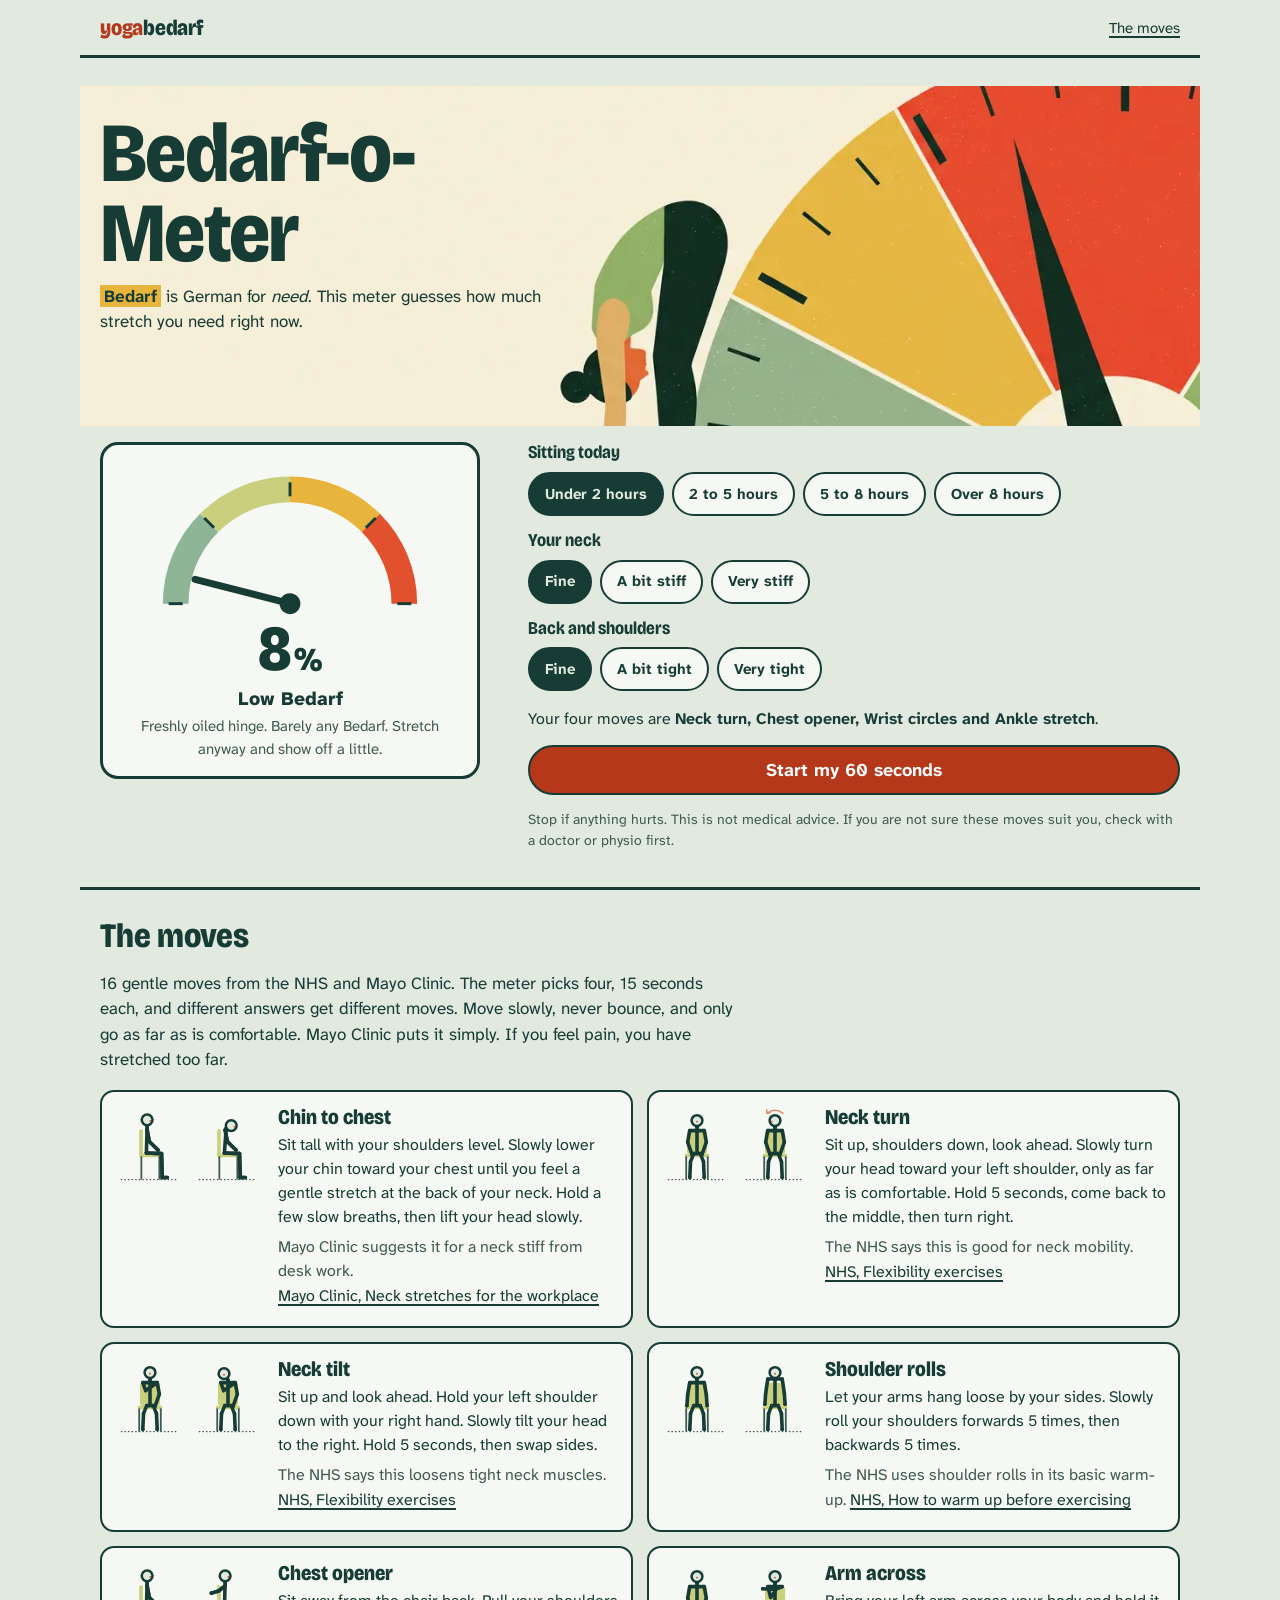
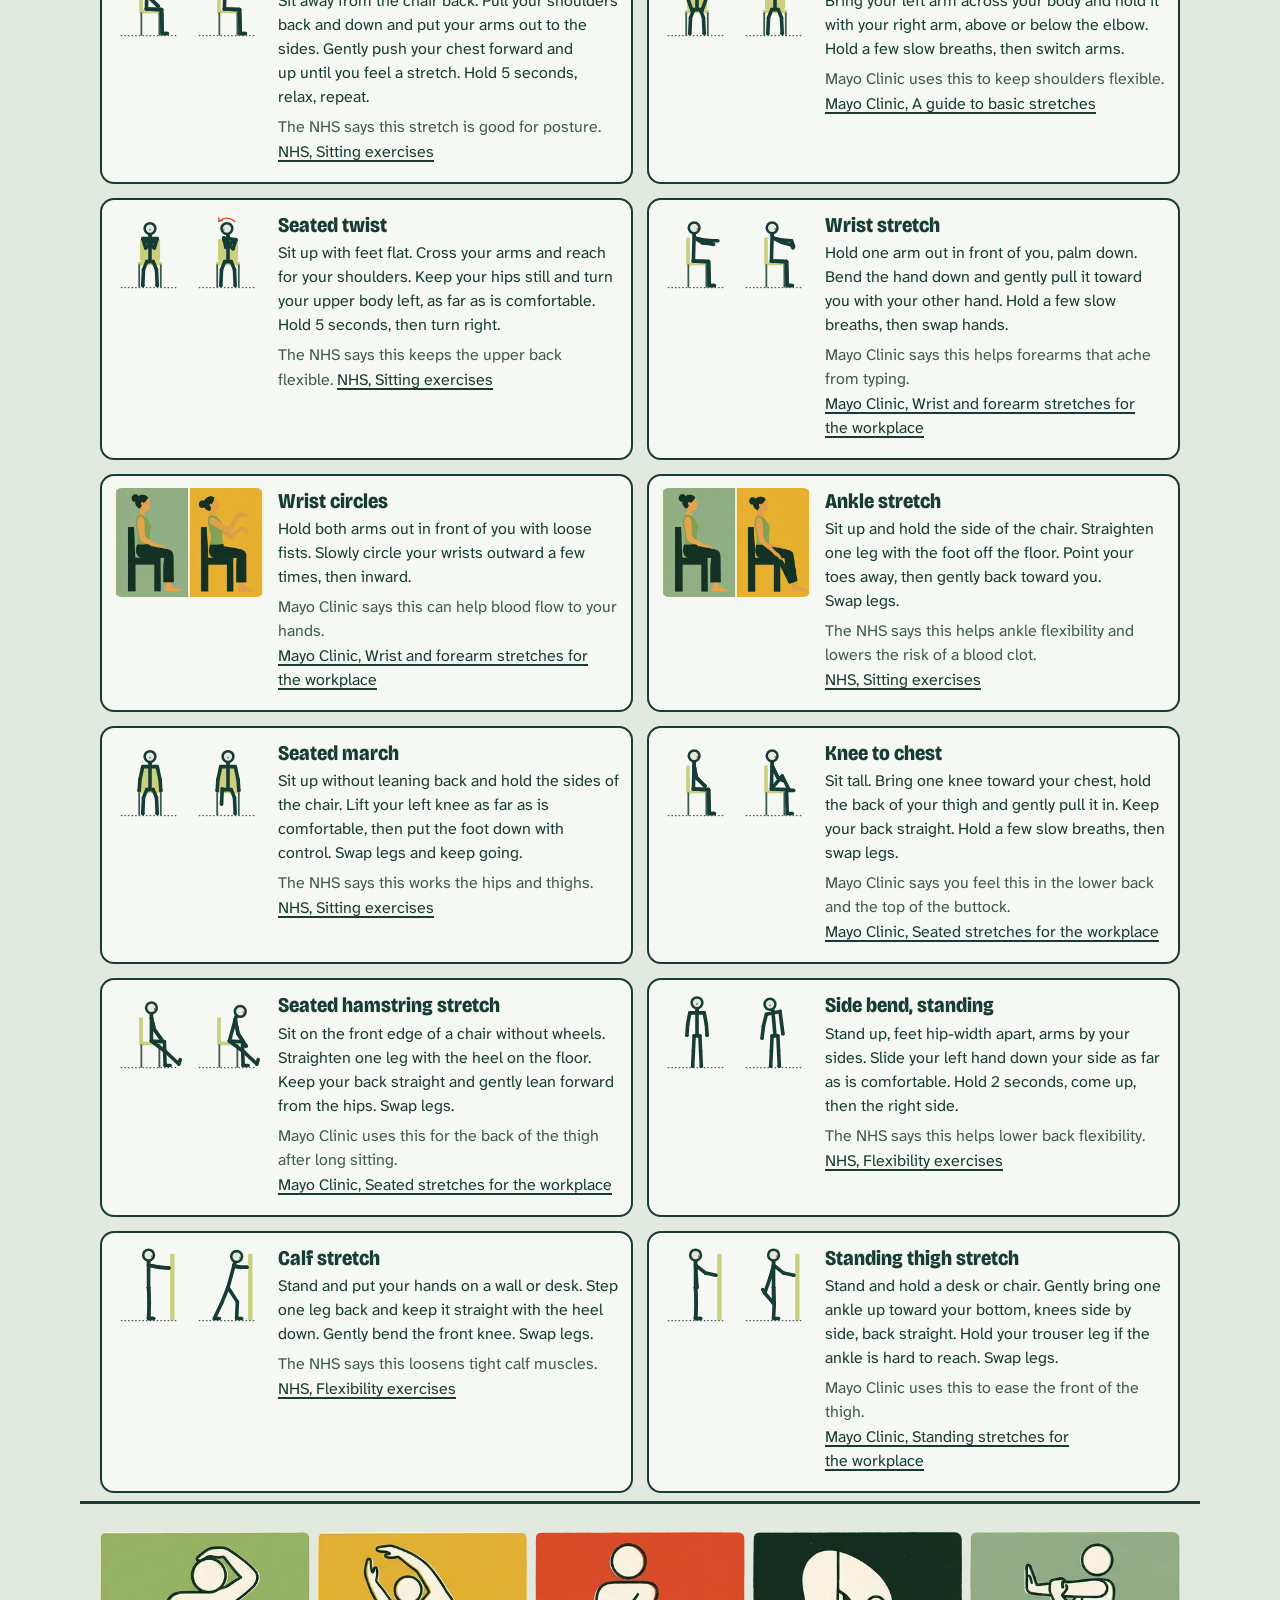
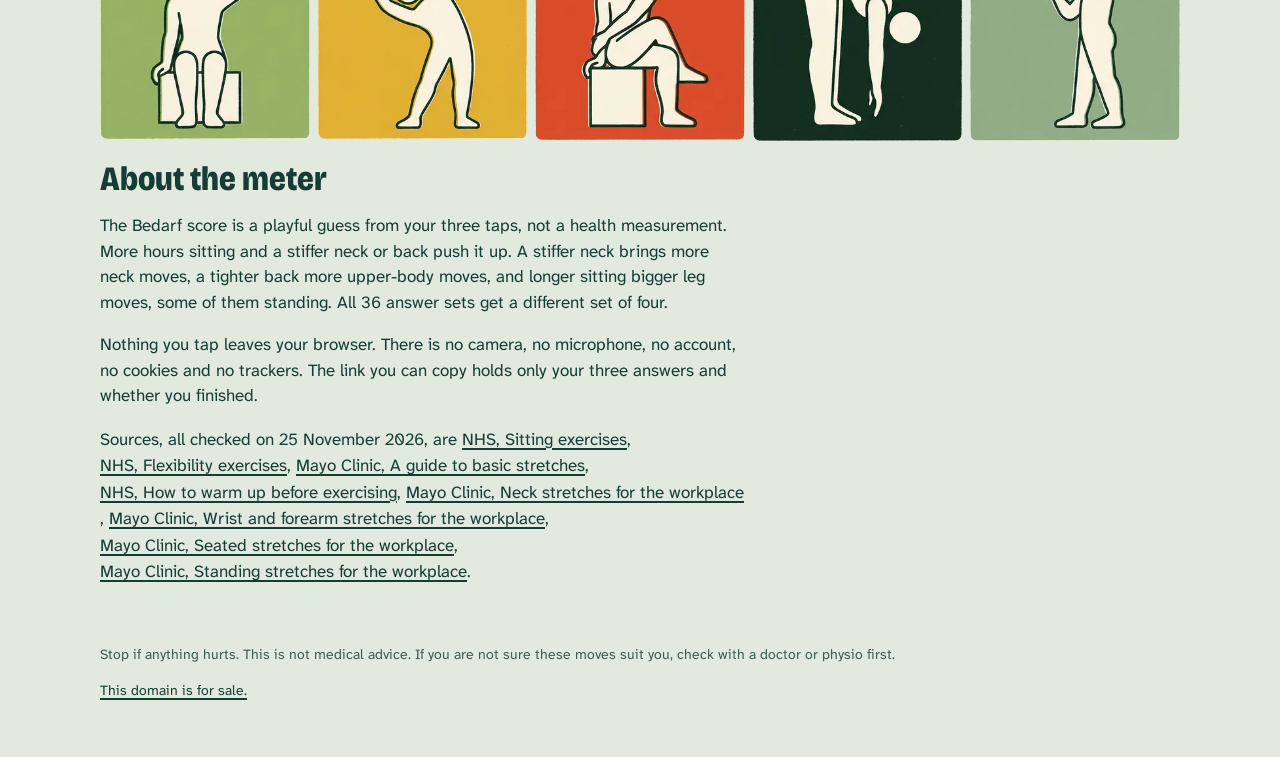
==== commit d4c6b0bb: "Put the start button in the first screen at 390; unhook chest art that doesn't match the cited cue" ====
--- a/docs/index.html
+++ b/docs/index.html
@@ -98,7 +98,7 @@
   <li id="m-neck-turn"><div class="pair"><svg class="fig " viewBox="0 0 200 220" aria-hidden="true" xmlns="http://www.w3.org/2000/svg"><g class="chair"><rect x="72" y="74" width="56" height="64" rx="6" fill="#c9cf7d"/><rect x="66" y="138" width="68" height="10" rx="3" fill="#c9cf7d"/><g stroke="#3f5a53" stroke-width="5"><line x1="70" y1="148" x2="70" y2="208"/><line x1="130" y1="148" x2="130" y2="208"/></g></g><line class="floor" x1="20" y1="210" x2="180" y2="210" stroke="#3f5a53" stroke-width="3" stroke-dasharray="2 8"/><g class="body" stroke="#173c36" stroke-width="9" stroke-linecap="round"><line class="" x1="100" y1="66" x2="100" y2="136"/><line class="" x1="80" y1="74" x2="120" y2="74"/><line class="" x1="91" y1="138" x2="109" y2="138"/><line class="" x1="80" y1="74" x2="74" y2="106"/><line class="" x1="74" y1="106" x2="86" y2="140"/><line class="" x1="86" y1="140" x2="86" y2="140"/><line class="" x1="120" y1="74" x2="126" y2="106"/><line class="" x1="126" y1="106" x2="114" y2="140"/><line class="" x1="114" y1="140" x2="114" y2="140"/><line class="" x1="91" y1="138" x2="82" y2="160"/><line class="" x1="82" y1="160" x2="80" y2="204"/><line class="" x1="80" y1="204" x2="80" y2="204"/><line class="" x1="109" y1="138" x2="118" y2="160"/><line class="" x1="118" y1="160" x2="120" y2="204"/><line class="" x1="120" y1="204" x2="120" y2="204"/><line class="neck" x1="100" y1="66" x2="100" y2="46"/></g><circle class="head" cx="100" cy="46" r="15" fill="#f6f9f3" stroke="#173c36" stroke-width="7"/><circle class="nose" cx="100" cy="49" r="2.6" fill="#e2512e"/></svg><svg class="fig " viewBox="0 0 200 220" aria-hidden="true" xmlns="http://www.w3.org/2000/svg"><g class="chair"><rect x="72" y="74" width="56" height="64" rx="6" fill="#c9cf7d"/><rect x="66" y="138" width="68" height="10" rx="3" fill="#c9cf7d"/><g stroke="#3f5a53" stroke-width="5"><line x1="70" y1="148" x2="70" y2="208"/><line x1="130" y1="148" x2="130" y2="208"/></g></g><line class="floor" x1="20" y1="210" x2="180" y2="210" stroke="#3f5a53" stroke-width="3" stroke-dasharray="2 8"/><g class="body" stroke="#173c36" stroke-width="9" stroke-linecap="round"><line class="" x1="100" y1="66" x2="100" y2="136"/><line class="" x1="80" y1="74" x2="120" y2="74"/><line class="" x1="91" y1="138" x2="109" y2="138"/><line class="" x1="80" y1="74" x2="74" y2="106"/><line class="" x1="74" y1="106" x2="86" y2="140"/><line class="" x1="86" y1="140" x2="86" y2="140"/><line class="" x1="120" y1="74" x2="126" y2="106"/><line class="" x1="126" y1="106" x2="114" y2="140"/><line class="" x1="114" y1="140" x2="114" y2="140"/><line class="" x1="91" y1="138" x2="82" y2="160"/><line class="" x1="82" y1="160" x2="80" y2="204"/><line class="" x1="80" y1="204" x2="80" y2="204"/><line class="" x1="109" y1="138" x2="118" y2="160"/><line class="" x1="118" y1="160" x2="120" y2="204"/><line class="" x1="120" y1="204" x2="120" y2="204"/><line class="neck" x1="100" y1="66" x2="100" y2="46"/></g><g class="turn" fill="none" stroke="#e2512e" stroke-width="4" stroke-linecap="round" stroke-linejoin="round" opacity="0.7"><path d="M 122 26 Q 100 8 78 26"/><path d="M 87 23 L 78 26 L 77 16"/></g><circle class="head" cx="100" cy="46" r="15" fill="#f6f9f3" stroke="#173c36" stroke-width="7"/><circle class="nose" cx="91" cy="49" r="2.6" fill="#e2512e"/></svg></div><div><h3>Neck turn</h3><p>Sit up, shoulders down, look ahead. Slowly turn your head toward your left shoulder, only as far as is comfortable. Hold 5 seconds, come back to the middle, then turn right.</p><p class="why">The NHS says this is good for neck mobility. <a href="https://www.nhs.uk/live-well/exercise/flexibility-exercises/">NHS, Flexibility exercises</a></p></div></li>
   <li id="m-neck-tilt"><div class="pair"><svg class="fig " viewBox="0 0 200 220" aria-hidden="true" xmlns="http://www.w3.org/2000/svg"><g class="chair"><rect x="72" y="74" width="56" height="64" rx="6" fill="#c9cf7d"/><rect x="66" y="138" width="68" height="10" rx="3" fill="#c9cf7d"/><g stroke="#3f5a53" stroke-width="5"><line x1="70" y1="148" x2="70" y2="208"/><line x1="130" y1="148" x2="130" y2="208"/></g></g><line class="floor" x1="20" y1="210" x2="180" y2="210" stroke="#3f5a53" stroke-width="3" stroke-dasharray="2 8"/><g class="body" stroke="#173c36" stroke-width="9" stroke-linecap="round"><line class="" x1="100" y1="66" x2="100" y2="136"/><line class="" x1="80" y1="74" x2="120" y2="74"/><line class="" x1="91" y1="138" x2="109" y2="138"/><line class="" x1="80" y1="74" x2="88" y2="96"/><line class="" x1="88" y1="96" x2="118" y2="76"/><line class="" x1="118" y1="76" x2="118" y2="76"/><line class="" x1="120" y1="74" x2="126" y2="106"/><line class="" x1="126" y1="106" x2="114" y2="140"/><line class="" x1="114" y1="140" x2="114" y2="140"/><line class="" x1="91" y1="138" x2="82" y2="160"/><line class="" x1="82" y1="160" x2="80" y2="204"/><line class="" x1="80" y1="204" x2="80" y2="204"/><line class="" x1="109" y1="138" x2="118" y2="160"/><line class="" x1="118" y1="160" x2="120" y2="204"/><line class="" x1="120" y1="204" x2="120" y2="204"/><line class="neck" x1="100" y1="66" x2="100" y2="46"/></g><circle class="head" cx="100" cy="46" r="15" fill="#f6f9f3" stroke="#173c36" stroke-width="7"/><circle class="nose" cx="100" cy="49" r="2.6" fill="#e2512e"/></svg><svg class="fig " viewBox="0 0 200 220" aria-hidden="true" xmlns="http://www.w3.org/2000/svg"><g class="chair"><rect x="72" y="74" width="56" height="64" rx="6" fill="#c9cf7d"/><rect x="66" y="138" width="68" height="10" rx="3" fill="#c9cf7d"/><g stroke="#3f5a53" stroke-width="5"><line x1="70" y1="148" x2="70" y2="208"/><line x1="130" y1="148" x2="130" y2="208"/></g></g><line class="floor" x1="20" y1="210" x2="180" y2="210" stroke="#3f5a53" stroke-width="3" stroke-dasharray="2 8"/><g class="body" stroke="#173c36" stroke-width="9" stroke-linecap="round"><line class="" x1="100" y1="66" x2="100" y2="136"/><line class="" x1="80" y1="74" x2="120" y2="74"/><line class="" x1="91" y1="138" x2="109" y2="138"/><line class="" x1="80" y1="74" x2="88" y2="96"/><line class="" x1="88" y1="96" x2="118" y2="76"/><line class="" x1="118" y1="76" x2="118" y2="76"/><line class="" x1="120" y1="74" x2="126" y2="106"/><line class="" x1="126" y1="106" x2="114" y2="140"/><line class="" x1="114" y1="140" x2="114" y2="140"/><line class="" x1="91" y1="138" x2="82" y2="160"/><line class="" x1="82" y1="160" x2="80" y2="204"/><line class="" x1="80" y1="204" x2="80" y2="204"/><line class="" x1="109" y1="138" x2="118" y2="160"/><line class="" x1="118" y1="160" x2="120" y2="204"/><line class="" x1="120" y1="204" x2="120" y2="204"/><line class="neck" x1="100" y1="66" x2="89" y2="49"/></g><circle class="head" cx="89" cy="49" r="15" fill="#f6f9f3" stroke="#173c36" stroke-width="7"/><circle class="nose" cx="89" cy="52" r="2.6" fill="#e2512e"/></svg></div><div><h3>Neck tilt</h3><p>Sit up and look ahead. Hold your left shoulder down with your right hand. Slowly tilt your head to the right. Hold 5 seconds, then swap sides.</p><p class="why">The NHS says this loosens tight neck muscles. <a href="https://www.nhs.uk/live-well/exercise/flexibility-exercises/">NHS, Flexibility exercises</a></p></div></li>
   <li id="m-shoulder-rolls"><div class="pair"><svg class="fig " viewBox="0 0 200 220" aria-hidden="true" xmlns="http://www.w3.org/2000/svg"><g class="chair"><rect x="72" y="74" width="56" height="64" rx="6" fill="#c9cf7d"/><rect x="66" y="138" width="68" height="10" rx="3" fill="#c9cf7d"/><g stroke="#3f5a53" stroke-width="5"><line x1="70" y1="148" x2="70" y2="208"/><line x1="130" y1="148" x2="130" y2="208"/></g></g><line class="floor" x1="20" y1="210" x2="180" y2="210" stroke="#3f5a53" stroke-width="3" stroke-dasharray="2 8"/><g class="body" stroke="#173c36" stroke-width="9" stroke-linecap="round"><line class="" x1="100" y1="66" x2="100" y2="136"/><line class="" x1="80" y1="74" x2="120" y2="74"/><line class="" x1="91" y1="138" x2="109" y2="138"/><line class="" x1="80" y1="74" x2="74" y2="108"/><line class="" x1="74" y1="108" x2="72" y2="138"/><line class="" x1="72" y1="138" x2="72" y2="138"/><line class="" x1="120" y1="74" x2="126" y2="108"/><line class="" x1="126" y1="108" x2="128" y2="138"/><line class="" x1="128" y1="138" x2="128" y2="138"/><line class="" x1="91" y1="138" x2="82" y2="160"/><line class="" x1="82" y1="160" x2="80" y2="204"/><line class="" x1="80" y1="204" x2="80" y2="204"/><line class="" x1="109" y1="138" x2="118" y2="160"/><line class="" x1="118" y1="160" x2="120" y2="204"/><line class="" x1="120" y1="204" x2="120" y2="204"/><line class="neck" x1="100" y1="66" x2="100" y2="46"/></g><circle class="head" cx="100" cy="46" r="15" fill="#f6f9f3" stroke="#173c36" stroke-width="7"/><circle class="nose" cx="100" cy="49" r="2.6" fill="#e2512e"/></svg><svg class="fig " viewBox="0 0 200 220" aria-hidden="true" xmlns="http://www.w3.org/2000/svg"><g class="chair"><rect x="72" y="74" width="56" height="64" rx="6" fill="#c9cf7d"/><rect x="66" y="138" width="68" height="10" rx="3" fill="#c9cf7d"/><g stroke="#3f5a53" stroke-width="5"><line x1="70" y1="148" x2="70" y2="208"/><line x1="130" y1="148" x2="130" y2="208"/></g></g><line class="floor" x1="20" y1="210" x2="180" y2="210" stroke="#3f5a53" stroke-width="3" stroke-dasharray="2 8"/><g class="body" stroke="#173c36" stroke-width="9" stroke-linecap="round"><line class="" x1="100" y1="66" x2="100" y2="136"/><line class="" x1="80" y1="64" x2="120" y2="64"/><line class="" x1="91" y1="138" x2="109" y2="138"/><line class="" x1="80" y1="64" x2="74" y2="104"/><line class="" x1="74" y1="104" x2="72" y2="134"/><line class="" x1="72" y1="134" x2="72" y2="134"/><line class="" x1="120" y1="64" x2="126" y2="104"/><line class="" x1="126" y1="104" x2="128" y2="134"/><line class="" x1="128" y1="134" x2="128" y2="134"/><line class="" x1="91" y1="138" x2="82" y2="160"/><line class="" x1="82" y1="160" x2="80" y2="204"/><line class="" x1="80" y1="204" x2="80" y2="204"/><line class="" x1="109" y1="138" x2="118" y2="160"/><line class="" x1="118" y1="160" x2="120" y2="204"/><line class="" x1="120" y1="204" x2="120" y2="204"/><line class="neck" x1="100" y1="66" x2="100" y2="46"/></g><circle class="head" cx="100" cy="46" r="15" fill="#f6f9f3" stroke="#173c36" stroke-width="7"/><circle class="nose" cx="100" cy="49" r="2.6" fill="#e2512e"/></svg></div><div><h3>Shoulder rolls</h3><p>Let your arms hang loose by your sides. Slowly roll your shoulders forwards 5 times, then backwards 5 times.</p><p class="why">The NHS uses shoulder rolls in its basic warm-up. <a href="https://www.nhs.uk/live-well/exercise/how-to-warm-up-before-exercising/">NHS, How to warm up before exercising</a></p></div></li>
-  <li id="m-chest"><div class="pair art"><img src="img/pose-chest-512.webp" srcset="img/pose-chest-512.webp 512w, img/pose-chest-1024.webp 1024w" sizes="(max-width: 520px) 240px, 150px" width="1024" height="740" alt="Seated figure in profile, then the same figure with shoulders back, arms drawn behind the chair and the chest lifted." loading="lazy" decoding="async"></div><div><h3>Chest opener</h3><p>Sit away from the chair back. Pull your shoulders back and down and put your arms out to the sides. Gently push your chest forward and up until you feel a stretch. Hold 5 seconds, relax, repeat.</p><p class="why">The NHS says this stretch is good for posture. <a href="https://www.nhs.uk/live-well/exercise/sitting-exercises/">NHS, Sitting exercises</a></p></div></li>
+  <li id="m-chest"><div class="pair"><svg class="fig " viewBox="0 0 200 220" aria-hidden="true" xmlns="http://www.w3.org/2000/svg"><g class="chair"><rect x="70" y="70" width="10" height="72" rx="4" fill="#c9cf7d"/><rect x="70" y="138" width="62" height="10" rx="3" fill="#c9cf7d"/><g stroke="#3f5a53" stroke-width="5"><line x1="76" y1="148" x2="76" y2="208"/><line x1="126" y1="148" x2="126" y2="208"/></g></g><line class="floor" x1="20" y1="210" x2="180" y2="210" stroke="#3f5a53" stroke-width="3" stroke-dasharray="2 8"/><g class="body" stroke="#173c36" stroke-width="9" stroke-linecap="round"><line class="" x1="92" y1="64" x2="90" y2="136"/><line class="" x1="92" y1="72" x2="92" y2="72"/><line class="" x1="90" y1="136" x2="90" y2="136"/><line class="" x1="92" y1="72" x2="98" y2="104"/><line class="" x1="98" y1="104" x2="122" y2="128"/><line class="" x1="122" y1="128" x2="122" y2="128"/><line class="" x1="92" y1="72" x2="98" y2="104"/><line class="" x1="98" y1="104" x2="122" y2="128"/><line class="" x1="122" y1="128" x2="122" y2="128"/><line class="" x1="90" y1="136" x2="132" y2="138"/><line class="" x1="132" y1="138" x2="134" y2="204"/><line class="" x1="134" y1="204" x2="148" y2="204"/><line class="" x1="90" y1="136" x2="132" y2="138"/><line class="" x1="132" y1="138" x2="134" y2="204"/><line class="" x1="134" y1="204" x2="148" y2="204"/><line class="neck" x1="92" y1="64" x2="92" y2="44"/></g><circle class="head" cx="92" cy="44" r="15" fill="#f6f9f3" stroke="#173c36" stroke-width="7"/><circle class="nose" cx="101" cy="47" r="2.6" fill="#e2512e"/></svg><svg class="fig " viewBox="0 0 200 220" aria-hidden="true" xmlns="http://www.w3.org/2000/svg"><g class="chair"><rect x="70" y="70" width="10" height="72" rx="4" fill="#c9cf7d"/><rect x="70" y="138" width="62" height="10" rx="3" fill="#c9cf7d"/><g stroke="#3f5a53" stroke-width="5"><line x1="76" y1="148" x2="76" y2="208"/><line x1="126" y1="148" x2="126" y2="208"/></g></g><line class="floor" x1="20" y1="210" x2="180" y2="210" stroke="#3f5a53" stroke-width="3" stroke-dasharray="2 8"/><g class="body" stroke="#173c36" stroke-width="9" stroke-linecap="round"><line class="" x1="92" y1="64" x2="90" y2="136"/><line class="" x1="92" y1="72" x2="92" y2="72"/><line class="" x1="90" y1="136" x2="90" y2="136"/><line class="" x1="92" y1="72" x2="74" y2="86"/><line class="" x1="74" y1="86" x2="54" y2="92"/><line class="" x1="54" y1="92" x2="54" y2="92"/><line class="" x1="92" y1="72" x2="74" y2="86"/><line class="" x1="74" y1="86" x2="54" y2="92"/><line class="" x1="54" y1="92" x2="54" y2="92"/><line class="" x1="90" y1="136" x2="132" y2="138"/><line class="" x1="132" y1="138" x2="134" y2="204"/><line class="" x1="134" y1="204" x2="148" y2="204"/><line class="" x1="90" y1="136" x2="132" y2="138"/><line class="" x1="132" y1="138" x2="134" y2="204"/><line class="" x1="134" y1="204" x2="148" y2="204"/><line class="neck" x1="92" y1="64" x2="92" y2="44"/></g><circle class="head" cx="92" cy="44" r="15" fill="#f6f9f3" stroke="#173c36" stroke-width="7"/><circle class="nose" cx="101" cy="47" r="2.6" fill="#e2512e"/></svg></div><div><h3>Chest opener</h3><p>Sit away from the chair back. Pull your shoulders back and down and put your arms out to the sides. Gently push your chest forward and up until you feel a stretch. Hold 5 seconds, relax, repeat.</p><p class="why">The NHS says this stretch is good for posture. <a href="https://www.nhs.uk/live-well/exercise/sitting-exercises/">NHS, Sitting exercises</a></p></div></li>
   <li id="m-shoulder"><div class="pair"><svg class="fig " viewBox="0 0 200 220" aria-hidden="true" xmlns="http://www.w3.org/2000/svg"><g class="chair"><rect x="72" y="74" width="56" height="64" rx="6" fill="#c9cf7d"/><rect x="66" y="138" width="68" height="10" rx="3" fill="#c9cf7d"/><g stroke="#3f5a53" stroke-width="5"><line x1="70" y1="148" x2="70" y2="208"/><line x1="130" y1="148" x2="130" y2="208"/></g></g><line class="floor" x1="20" y1="210" x2="180" y2="210" stroke="#3f5a53" stroke-width="3" stroke-dasharray="2 8"/><g class="body" stroke="#173c36" stroke-width="9" stroke-linecap="round"><line class="" x1="100" y1="66" x2="100" y2="136"/><line class="" x1="80" y1="74" x2="120" y2="74"/><line class="" x1="91" y1="138" x2="109" y2="138"/><line class="" x1="80" y1="74" x2="74" y2="106"/><line class="" x1="74" y1="106" x2="86" y2="140"/><line class="" x1="86" y1="140" x2="86" y2="140"/><line class="" x1="120" y1="74" x2="126" y2="106"/><line class="" x1="126" y1="106" x2="114" y2="140"/><line class="" x1="114" y1="140" x2="114" y2="140"/><line class="" x1="91" y1="138" x2="82" y2="160"/><line class="" x1="82" y1="160" x2="80" y2="204"/><line class="" x1="80" y1="204" x2="80" y2="204"/><line class="" x1="109" y1="138" x2="118" y2="160"/><line class="" x1="118" y1="160" x2="120" y2="204"/><line class="" x1="120" y1="204" x2="120" y2="204"/><line class="neck" x1="100" y1="66" x2="100" y2="46"/></g><circle class="head" cx="100" cy="46" r="15" fill="#f6f9f3" stroke="#173c36" stroke-width="7"/><circle class="nose" cx="100" cy="49" r="2.6" fill="#e2512e"/></svg><svg class="fig " viewBox="0 0 200 220" aria-hidden="true" xmlns="http://www.w3.org/2000/svg"><g class="chair"><rect x="72" y="74" width="56" height="64" rx="6" fill="#c9cf7d"/><rect x="66" y="138" width="68" height="10" rx="3" fill="#c9cf7d"/><g stroke="#3f5a53" stroke-width="5"><line x1="70" y1="148" x2="70" y2="208"/><line x1="130" y1="148" x2="130" y2="208"/></g></g><line class="floor" x1="20" y1="210" x2="180" y2="210" stroke="#3f5a53" stroke-width="3" stroke-dasharray="2 8"/><g class="body" stroke="#173c36" stroke-width="9" stroke-linecap="round"><line class="" x1="100" y1="66" x2="100" y2="136"/><line class="" x1="80" y1="74" x2="120" y2="74"/><line class="" x1="91" y1="138" x2="109" y2="138"/><line class="" x1="80" y1="74" x2="88" y2="104"/><line class="" x1="88" y1="104" x2="100" y2="88"/><line class="" x1="100" y1="88" x2="100" y2="88"/><line class="" x1="120" y1="74" x2="100" y2="82"/><line class="" x1="100" y1="82" x2="66" y2="80"/><line class="" x1="66" y1="80" x2="66" y2="80"/><line class="" x1="91" y1="138" x2="82" y2="160"/><line class="" x1="82" y1="160" x2="80" y2="204"/><line class="" x1="80" y1="204" x2="80" y2="204"/><line class="" x1="109" y1="138" x2="118" y2="160"/><line class="" x1="118" y1="160" x2="120" y2="204"/><line class="" x1="120" y1="204" x2="120" y2="204"/><line class="neck" x1="100" y1="66" x2="100" y2="46"/></g><circle class="head" cx="100" cy="46" r="15" fill="#f6f9f3" stroke="#173c36" stroke-width="7"/><circle class="nose" cx="100" cy="49" r="2.6" fill="#e2512e"/></svg></div><div><h3>Arm across</h3><p>Bring your left arm across your body and hold it with your right arm, above or below the elbow. Hold a few slow breaths, then switch arms.</p><p class="why">Mayo Clinic uses this to keep shoulders flexible. <a href="https://www.mayoclinic.org/healthy-lifestyle/adult-health/multimedia/stretching/sls-20076525">Mayo Clinic, A guide to basic stretches</a></p></div></li>
   <li id="m-twist"><div class="pair"><svg class="fig " viewBox="0 0 200 220" aria-hidden="true" xmlns="http://www.w3.org/2000/svg"><g class="chair"><rect x="72" y="74" width="56" height="64" rx="6" fill="#c9cf7d"/><rect x="66" y="138" width="68" height="10" rx="3" fill="#c9cf7d"/><g stroke="#3f5a53" stroke-width="5"><line x1="70" y1="148" x2="70" y2="208"/><line x1="130" y1="148" x2="130" y2="208"/></g></g><line class="floor" x1="20" y1="210" x2="180" y2="210" stroke="#3f5a53" stroke-width="3" stroke-dasharray="2 8"/><g class="body" stroke="#173c36" stroke-width="9" stroke-linecap="round"><line class="" x1="100" y1="66" x2="100" y2="136"/><line class="" x1="80" y1="74" x2="120" y2="74"/><line class="" x1="91" y1="138" x2="109" y2="138"/><line class="" x1="80" y1="74" x2="88" y2="100"/><line class="" x1="88" y1="100" x2="114" y2="78"/><line class="" x1="114" y1="78" x2="114" y2="78"/><line class="" x1="120" y1="74" x2="112" y2="100"/><line class="" x1="112" y1="100" x2="86" y2="78"/><line class="" x1="86" y1="78" x2="86" y2="78"/><line class="" x1="91" y1="138" x2="82" y2="160"/><line class="" x1="82" y1="160" x2="80" y2="204"/><line class="" x1="80" y1="204" x2="80" y2="204"/><line class="" x1="109" y1="138" x2="118" y2="160"/><line class="" x1="118" y1="160" x2="120" y2="204"/><line class="" x1="120" y1="204" x2="120" y2="204"/><line class="neck" x1="100" y1="66" x2="100" y2="46"/></g><circle class="head" cx="100" cy="46" r="15" fill="#f6f9f3" stroke="#173c36" stroke-width="7"/><circle class="nose" cx="100" cy="49" r="2.6" fill="#e2512e"/></svg><svg class="fig " viewBox="0 0 200 220" aria-hidden="true" xmlns="http://www.w3.org/2000/svg"><g class="chair"><rect x="72" y="74" width="56" height="64" rx="6" fill="#c9cf7d"/><rect x="66" y="138" width="68" height="10" rx="3" fill="#c9cf7d"/><g stroke="#3f5a53" stroke-width="5"><line x1="70" y1="148" x2="70" y2="208"/><line x1="130" y1="148" x2="130" y2="208"/></g></g><line class="floor" x1="20" y1="210" x2="180" y2="210" stroke="#3f5a53" stroke-width="3" stroke-dasharray="2 8"/><g class="body" stroke="#173c36" stroke-width="9" stroke-linecap="round"><line class="" x1="100" y1="66" x2="100" y2="136"/><line class="" x1="88" y1="72" x2="122" y2="77"/><line class="" x1="91" y1="138" x2="109" y2="138"/><line class="" x1="88" y1="72" x2="94" y2="98"/><line class="" x1="94" y1="98" x2="116" y2="80"/><line class="" x1="116" y1="80" x2="116" y2="80"/><line class="" x1="122" y1="77" x2="114" y2="102"/><line class="" x1="114" y1="102" x2="90" y2="80"/><line class="" x1="90" y1="80" x2="90" y2="80"/><line class="" x1="91" y1="138" x2="82" y2="160"/><line class="" x1="82" y1="160" x2="80" y2="204"/><line class="" x1="80" y1="204" x2="80" y2="204"/><line class="" x1="109" y1="138" x2="118" y2="160"/><line class="" x1="118" y1="160" x2="120" y2="204"/><line class="" x1="120" y1="204" x2="120" y2="204"/><line class="neck" x1="100" y1="66" x2="97" y2="46"/></g><g class="turn" fill="none" stroke="#e2512e" stroke-width="4" stroke-linecap="round" stroke-linejoin="round" opacity="1"><path d="M 119 26 Q 97 8 75 26"/><path d="M 84 23 L 75 26 L 74 16"/></g><circle class="head" cx="97" cy="46" r="15" fill="#f6f9f3" stroke="#173c36" stroke-width="7"/><circle class="nose" cx="88" cy="49" r="2.6" fill="#e2512e"/></svg></div><div><h3>Seated twist</h3><p>Sit up with feet flat. Cross your arms and reach for your shoulders. Keep your hips still and turn your upper body left, as far as is comfortable. Hold 5 seconds, then turn right.</p><p class="why">The NHS says this keeps the upper back flexible. <a href="https://www.nhs.uk/live-well/exercise/sitting-exercises/">NHS, Sitting exercises</a></p></div></li>
   <li id="m-wrist-down"><div class="pair"><svg class="fig " viewBox="0 0 200 220" aria-hidden="true" xmlns="http://www.w3.org/2000/svg"><g class="chair"><rect x="70" y="70" width="10" height="72" rx="4" fill="#c9cf7d"/><rect x="70" y="138" width="62" height="10" rx="3" fill="#c9cf7d"/><g stroke="#3f5a53" stroke-width="5"><line x1="76" y1="148" x2="76" y2="208"/><line x1="126" y1="148" x2="126" y2="208"/></g></g><line class="floor" x1="20" y1="210" x2="180" y2="210" stroke="#3f5a53" stroke-width="3" stroke-dasharray="2 8"/><g class="body" stroke="#173c36" stroke-width="9" stroke-linecap="round"><line class="" x1="92" y1="64" x2="90" y2="136"/><line class="" x1="94" y1="72" x2="94" y2="72"/><line class="" x1="90" y1="136" x2="90" y2="136"/><line class="" x1="94" y1="72" x2="118" y2="78"/><line class="" x1="118" y1="78" x2="146" y2="80"/><line class="" x1="146" y1="80" x2="158" y2="80"/><line class="" x1="94" y1="72" x2="116" y2="86"/><line class="" x1="116" y1="86" x2="138" y2="88"/><line class="" x1="138" y1="88" x2="146" y2="90"/><line class="" x1="90" y1="136" x2="132" y2="138"/><line class="" x1="132" y1="138" x2="134" y2="204"/><line class="" x1="134" y1="204" x2="148" y2="204"/><line class="" x1="90" y1="136" x2="132" y2="138"/><line class="" x1="132" y1="138" x2="134" y2="204"/><line class="" x1="134" y1="204" x2="148" y2="204"/><line class="neck" x1="92" y1="64" x2="92" y2="44"/></g><circle class="head" cx="92" cy="44" r="15" fill="#f6f9f3" stroke="#173c36" stroke-width="7"/><circle class="nose" cx="101" cy="47" r="2.6" fill="#e2512e"/></svg><svg class="fig " viewBox="0 0 200 220" aria-hidden="true" xmlns="http://www.w3.org/2000/svg"><g class="chair"><rect x="70" y="70" width="10" height="72" rx="4" fill="#c9cf7d"/><rect x="70" y="138" width="62" height="10" rx="3" fill="#c9cf7d"/><g stroke="#3f5a53" stroke-width="5"><line x1="76" y1="148" x2="76" y2="208"/><line x1="126" y1="148" x2="126" y2="208"/></g></g><line class="floor" x1="20" y1="210" x2="180" y2="210" stroke="#3f5a53" stroke-width="3" stroke-dasharray="2 8"/><g class="body" stroke="#173c36" stroke-width="9" stroke-linecap="round"><line class="" x1="92" y1="64" x2="90" y2="136"/><line class="" x1="94" y1="72" x2="94" y2="72"/><line class="" x1="90" y1="136" x2="90" y2="136"/><line class="" x1="94" y1="72" x2="118" y2="78"/><line class="" x1="118" y1="78" x2="146" y2="80"/><line class="" x1="146" y1="80" x2="152" y2="96"/><line class="" x1="94" y1="72" x2="118" y2="84"/><line class="" x1="118" y1="84" x2="146" y2="92"/><line class="" x1="146" y1="92" x2="150" y2="100"/><line class="" x1="90" y1="136" x2="132" y2="138"/><line class="" x1="132" y1="138" x2="134" y2="204"/><line class="" x1="134" y1="204" x2="148" y2="204"/><line class="" x1="90" y1="136" x2="132" y2="138"/><line class="" x1="132" y1="138" x2="134" y2="204"/><line class="" x1="134" y1="204" x2="148" y2="204"/><line class="neck" x1="92" y1="64" x2="92" y2="44"/></g><circle class="head" cx="92" cy="44" r="15" fill="#f6f9f3" stroke="#173c36" stroke-width="7"/><circle class="nose" cx="101" cy="47" r="2.6" fill="#e2512e"/></svg></div><div><h3>Wrist stretch</h3><p>Hold one arm out in front of you, palm down. Bend the hand down and gently pull it toward you with your other hand. Hold a few slow breaths, then swap hands.</p><p class="why">Mayo Clinic says this helps forearms that ache from typing. <a href="https://www.mayoclinic.org/healthy-lifestyle/adult-health/multimedia/forearm-stretches/vid-20084698">Mayo Clinic, Wrist and forearm stretches for the workplace</a></p></div></li>
--- a/docs/style.css
+++ b/docs/style.css
@@ -176,5 +176,40 @@
   .stretch-row { gap: 4px; }
 }
 
+
+/* Phone: title beside the art-directed crop so the start button can sit in the first screen. */
+@media (max-width: 899px) {
+  .app { padding-top: 8px; gap: 10px; }
+  .intro {
+    display: grid;
+    grid-template-columns: minmax(0, 1.25fr) minmax(136px, 1fr);
+    align-items: center;
+    column-gap: 10px;
+    margin-inline: -20px;
+    padding: 2px 12px 4px 20px;
+  }
+  .intro picture { order: 2; width: 100%; margin: 0; }
+  .intro-art { width: 100%; height: auto; aspect-ratio: 876 / 730; object-fit: contain; object-position: center bottom; }
+  .intro-copy { order: 1; padding: 4px 0; max-width: none; }
+  h1 { font-size: clamp(26px, 7.2vw, 36px); }
+  .gloss { margin-top: 4px; font-size: 14px; line-height: 1.35; }
+  .setup { gap: 10px; }
+  .qs { gap: 8px; }
+  .plan { font-size: 15px; }
+}
+/* Short phones (SE, mini, short Android): pin Start so it stays in the first screen. */
+@media (max-width: 899px) and (max-height: 800px) {
+  .qs { padding-bottom: 76px; }
+  .qs .btn.go {
+    position: fixed;
+    left: 16px;
+    right: 16px;
+    bottom: max(12px, env(safe-area-inset-bottom));
+    z-index: 8;
+    width: auto;
+    box-shadow: 0 -18px 20px 8px var(--paper), 0 6px 22px rgba(23, 60, 54, 0.25);
+  }
+}
+
 .pair.art { display: block; }
 .pair.art img { display: block; width: 100%; height: auto; aspect-ratio: 1024 / 740; border-radius: 8px; background: var(--card); }
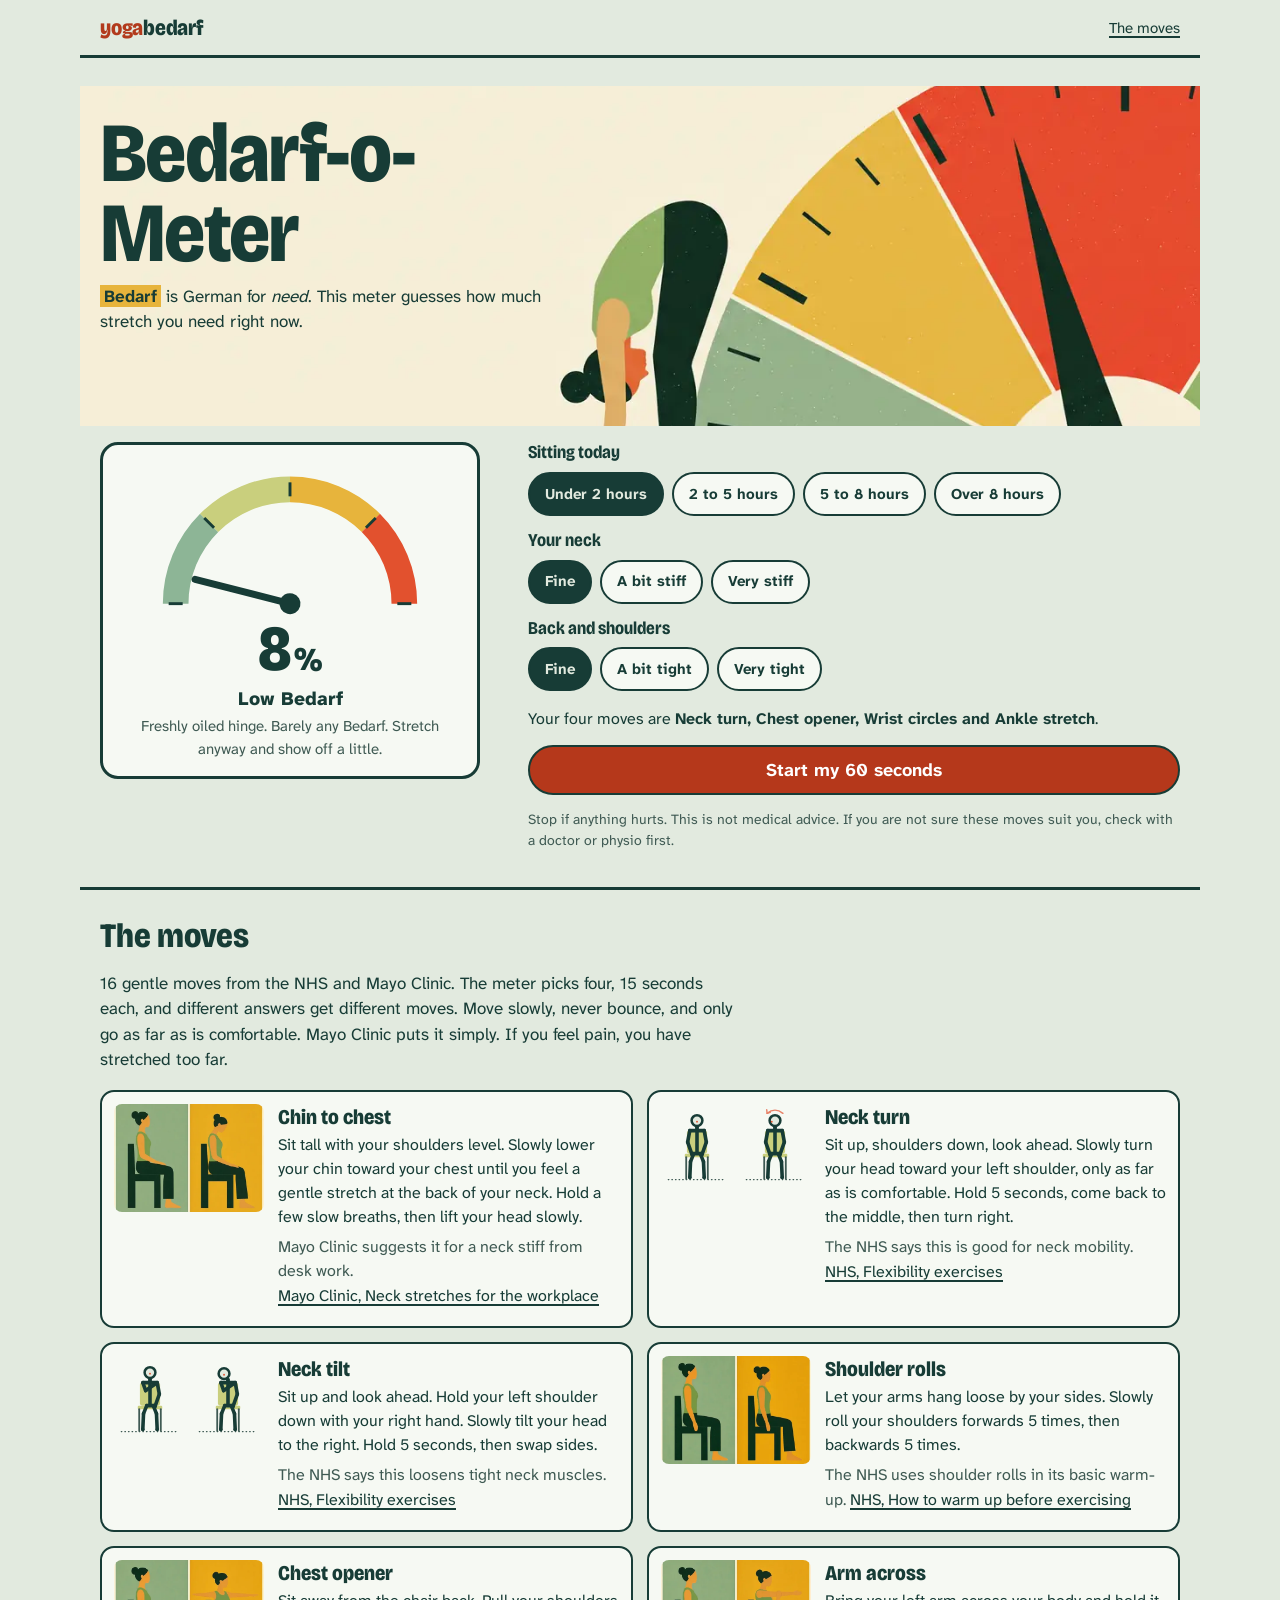
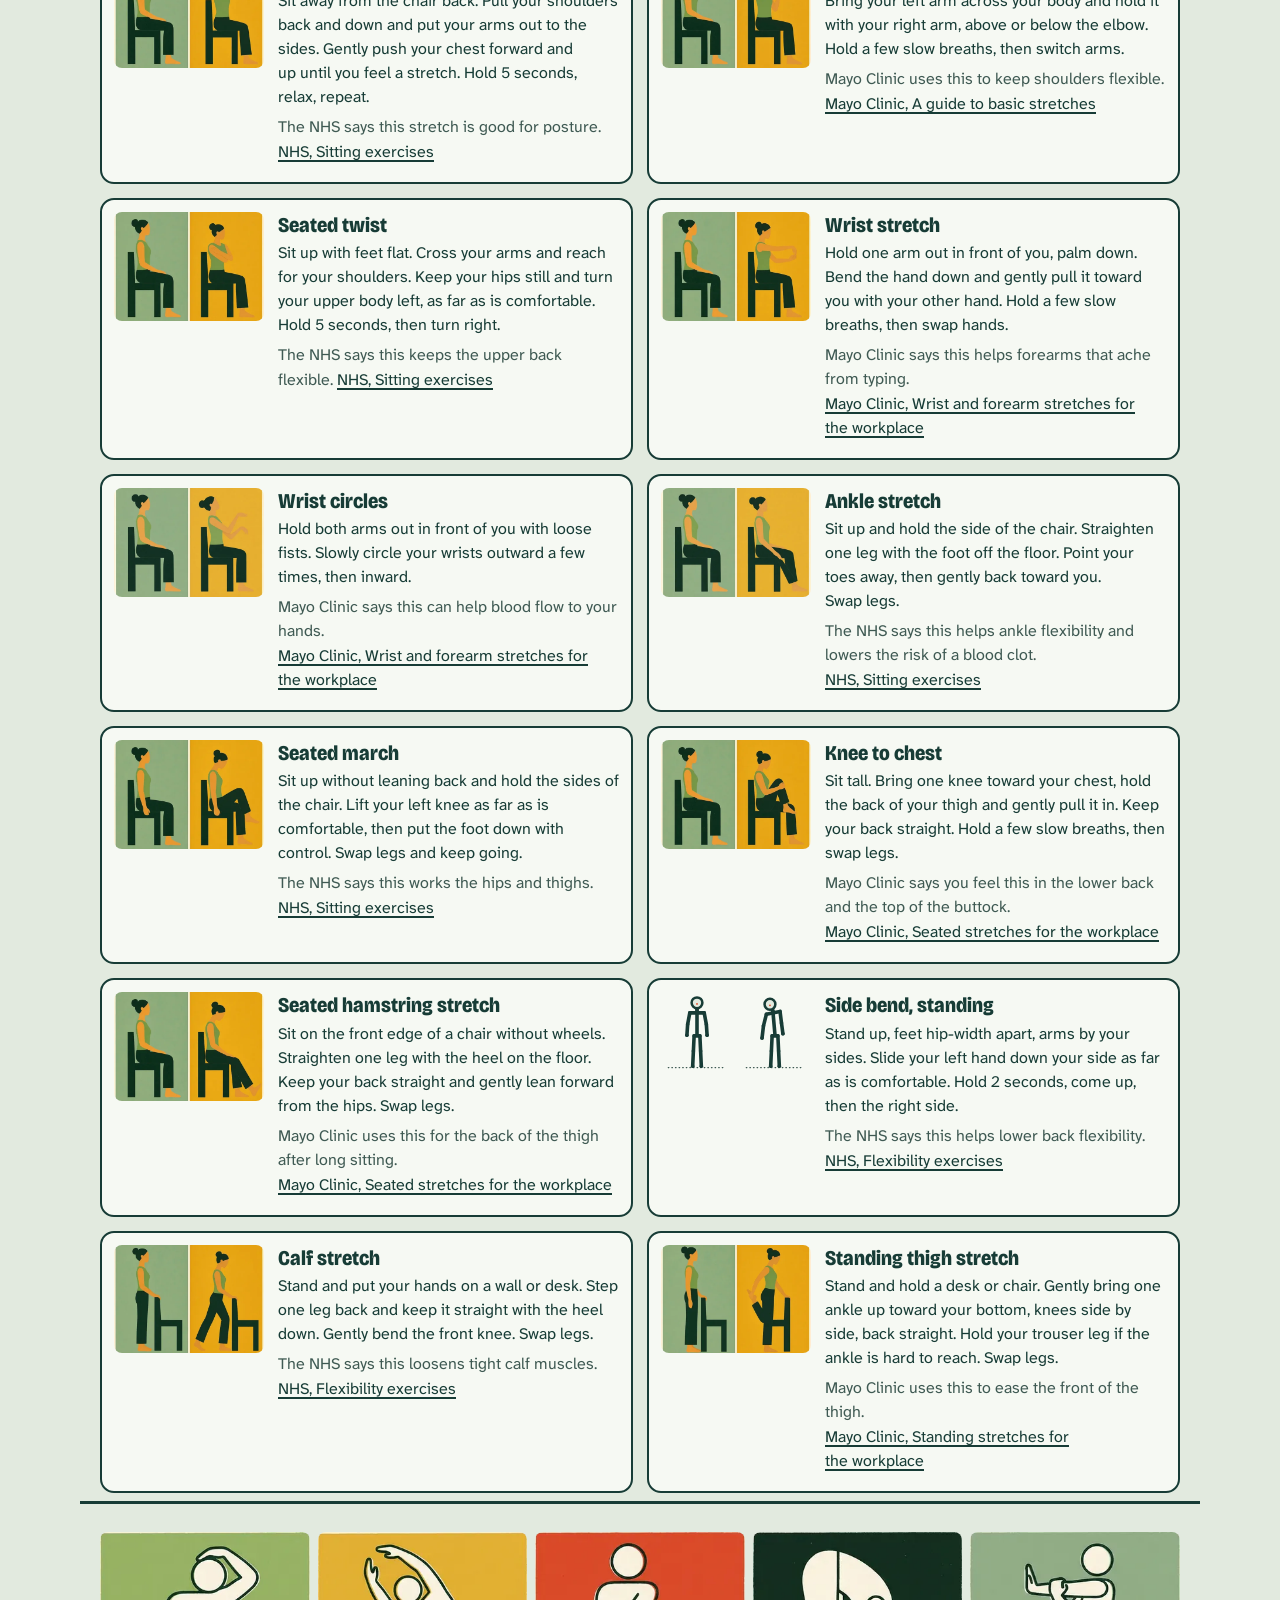
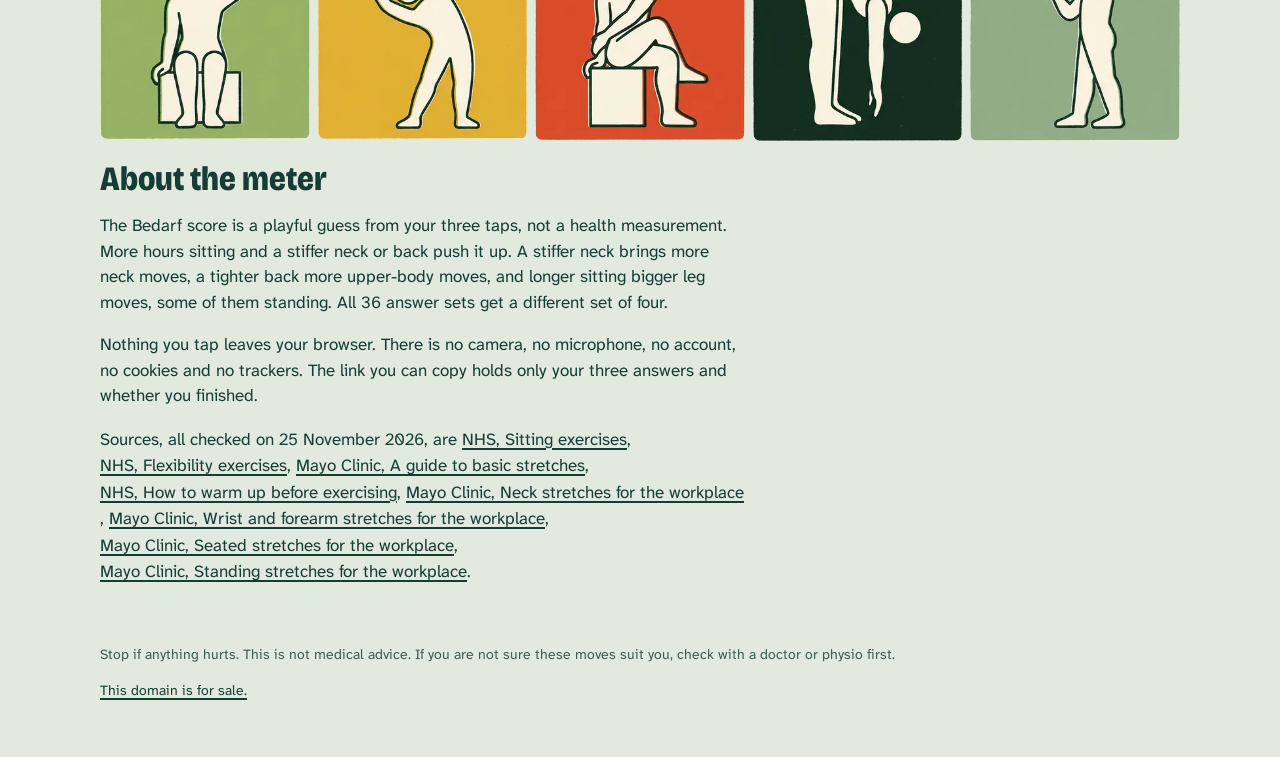
==== commit 8affe5f2: "Wire r4 pose art: 11 copy-checked pairs including the new chest opener Neck-turn and neck-tilt stay " ====
--- a/docs/index.html
+++ b/docs/index.html
@@ -94,22 +94,22 @@
   <h2 id="moves-h">The moves</h2>
   <p class="mlede">16 gentle moves from the NHS and Mayo Clinic. The meter picks four, 15 seconds each, and different answers get different moves. Move slowly, never bounce, and only go as far as is comfortable. Mayo Clinic puts it simply. If you feel pain, you have stretched too far.</p>
   <ol class="mlist">
-  <li id="m-chin-down"><div class="pair"><svg class="fig " viewBox="0 0 200 220" aria-hidden="true" xmlns="http://www.w3.org/2000/svg"><g class="chair"><rect x="70" y="70" width="10" height="72" rx="4" fill="#c9cf7d"/><rect x="70" y="138" width="62" height="10" rx="3" fill="#c9cf7d"/><g stroke="#3f5a53" stroke-width="5"><line x1="76" y1="148" x2="76" y2="208"/><line x1="126" y1="148" x2="126" y2="208"/></g></g><line class="floor" x1="20" y1="210" x2="180" y2="210" stroke="#3f5a53" stroke-width="3" stroke-dasharray="2 8"/><g class="body" stroke="#173c36" stroke-width="9" stroke-linecap="round"><line class="" x1="92" y1="64" x2="90" y2="136"/><line class="" x1="92" y1="72" x2="92" y2="72"/><line class="" x1="90" y1="136" x2="90" y2="136"/><line class="" x1="92" y1="72" x2="98" y2="104"/><line class="" x1="98" y1="104" x2="122" y2="128"/><line class="" x1="122" y1="128" x2="122" y2="128"/><line class="" x1="92" y1="72" x2="98" y2="104"/><line class="" x1="98" y1="104" x2="122" y2="128"/><line class="" x1="122" y1="128" x2="122" y2="128"/><line class="" x1="90" y1="136" x2="132" y2="138"/><line class="" x1="132" y1="138" x2="134" y2="204"/><line class="" x1="134" y1="204" x2="148" y2="204"/><line class="" x1="90" y1="136" x2="132" y2="138"/><line class="" x1="132" y1="138" x2="134" y2="204"/><line class="" x1="134" y1="204" x2="148" y2="204"/><line class="neck" x1="92" y1="64" x2="92" y2="44"/></g><circle class="head" cx="92" cy="44" r="15" fill="#f6f9f3" stroke="#173c36" stroke-width="7"/><circle class="nose" cx="101" cy="47" r="2.6" fill="#e2512e"/></svg><svg class="fig " viewBox="0 0 200 220" aria-hidden="true" xmlns="http://www.w3.org/2000/svg"><g class="chair"><rect x="70" y="70" width="10" height="72" rx="4" fill="#c9cf7d"/><rect x="70" y="138" width="62" height="10" rx="3" fill="#c9cf7d"/><g stroke="#3f5a53" stroke-width="5"><line x1="76" y1="148" x2="76" y2="208"/><line x1="126" y1="148" x2="126" y2="208"/></g></g><line class="floor" x1="20" y1="210" x2="180" y2="210" stroke="#3f5a53" stroke-width="3" stroke-dasharray="2 8"/><g class="body" stroke="#173c36" stroke-width="9" stroke-linecap="round"><line class="" x1="95" y1="67" x2="90" y2="136"/><line class="" x1="92" y1="72" x2="92" y2="72"/><line class="" x1="90" y1="136" x2="90" y2="136"/><line class="" x1="92" y1="72" x2="98" y2="104"/><line class="" x1="98" y1="104" x2="122" y2="128"/><line class="" x1="122" y1="128" x2="122" y2="128"/><line class="" x1="92" y1="72" x2="98" y2="104"/><line class="" x1="98" y1="104" x2="122" y2="128"/><line class="" x1="122" y1="128" x2="122" y2="128"/><line class="" x1="90" y1="136" x2="132" y2="138"/><line class="" x1="132" y1="138" x2="134" y2="204"/><line class="" x1="134" y1="204" x2="148" y2="204"/><line class="" x1="90" y1="136" x2="132" y2="138"/><line class="" x1="132" y1="138" x2="134" y2="204"/><line class="" x1="134" y1="204" x2="148" y2="204"/><line class="neck" x1="95" y1="67" x2="109" y2="60"/></g><circle class="head" cx="109" cy="60" r="15" fill="#f6f9f3" stroke="#173c36" stroke-width="7"/><circle class="nose" cx="118" cy="63" r="2.6" fill="#e2512e"/></svg></div><div><h3>Chin to chest</h3><p>Sit tall with your shoulders level. Slowly lower your chin toward your chest until you feel a gentle stretch at the back of your neck. Hold a few slow breaths, then lift your head slowly.</p><p class="why">Mayo Clinic suggests it for a neck stiff from desk work. <a href="https://www.mayoclinic.org/healthy-lifestyle/adult-health/multimedia/neck-stretches/vid-20084697">Mayo Clinic, Neck stretches for the workplace</a></p></div></li>
+  <li id="m-chin-down"><div class="pair art"><img src="img/pose-chin-down-512.webp" srcset="img/pose-chin-down-512.webp 512w, img/pose-chin-down-1024.webp 1024w" sizes="(max-width: 520px) 240px, 150px" width="1024" height="740" alt="A faceless figure sitting tall, then lowering the chin toward the chest." loading="lazy" decoding="async"></div><div><h3>Chin to chest</h3><p>Sit tall with your shoulders level. Slowly lower your chin toward your chest until you feel a gentle stretch at the back of your neck. Hold a few slow breaths, then lift your head slowly.</p><p class="why">Mayo Clinic suggests it for a neck stiff from desk work. <a href="https://www.mayoclinic.org/healthy-lifestyle/adult-health/multimedia/neck-stretches/vid-20084697">Mayo Clinic, Neck stretches for the workplace</a></p></div></li>
   <li id="m-neck-turn"><div class="pair"><svg class="fig " viewBox="0 0 200 220" aria-hidden="true" xmlns="http://www.w3.org/2000/svg"><g class="chair"><rect x="72" y="74" width="56" height="64" rx="6" fill="#c9cf7d"/><rect x="66" y="138" width="68" height="10" rx="3" fill="#c9cf7d"/><g stroke="#3f5a53" stroke-width="5"><line x1="70" y1="148" x2="70" y2="208"/><line x1="130" y1="148" x2="130" y2="208"/></g></g><line class="floor" x1="20" y1="210" x2="180" y2="210" stroke="#3f5a53" stroke-width="3" stroke-dasharray="2 8"/><g class="body" stroke="#173c36" stroke-width="9" stroke-linecap="round"><line class="" x1="100" y1="66" x2="100" y2="136"/><line class="" x1="80" y1="74" x2="120" y2="74"/><line class="" x1="91" y1="138" x2="109" y2="138"/><line class="" x1="80" y1="74" x2="74" y2="106"/><line class="" x1="74" y1="106" x2="86" y2="140"/><line class="" x1="86" y1="140" x2="86" y2="140"/><line class="" x1="120" y1="74" x2="126" y2="106"/><line class="" x1="126" y1="106" x2="114" y2="140"/><line class="" x1="114" y1="140" x2="114" y2="140"/><line class="" x1="91" y1="138" x2="82" y2="160"/><line class="" x1="82" y1="160" x2="80" y2="204"/><line class="" x1="80" y1="204" x2="80" y2="204"/><line class="" x1="109" y1="138" x2="118" y2="160"/><line class="" x1="118" y1="160" x2="120" y2="204"/><line class="" x1="120" y1="204" x2="120" y2="204"/><line class="neck" x1="100" y1="66" x2="100" y2="46"/></g><circle class="head" cx="100" cy="46" r="15" fill="#f6f9f3" stroke="#173c36" stroke-width="7"/><circle class="nose" cx="100" cy="49" r="2.6" fill="#e2512e"/></svg><svg class="fig " viewBox="0 0 200 220" aria-hidden="true" xmlns="http://www.w3.org/2000/svg"><g class="chair"><rect x="72" y="74" width="56" height="64" rx="6" fill="#c9cf7d"/><rect x="66" y="138" width="68" height="10" rx="3" fill="#c9cf7d"/><g stroke="#3f5a53" stroke-width="5"><line x1="70" y1="148" x2="70" y2="208"/><line x1="130" y1="148" x2="130" y2="208"/></g></g><line class="floor" x1="20" y1="210" x2="180" y2="210" stroke="#3f5a53" stroke-width="3" stroke-dasharray="2 8"/><g class="body" stroke="#173c36" stroke-width="9" stroke-linecap="round"><line class="" x1="100" y1="66" x2="100" y2="136"/><line class="" x1="80" y1="74" x2="120" y2="74"/><line class="" x1="91" y1="138" x2="109" y2="138"/><line class="" x1="80" y1="74" x2="74" y2="106"/><line class="" x1="74" y1="106" x2="86" y2="140"/><line class="" x1="86" y1="140" x2="86" y2="140"/><line class="" x1="120" y1="74" x2="126" y2="106"/><line class="" x1="126" y1="106" x2="114" y2="140"/><line class="" x1="114" y1="140" x2="114" y2="140"/><line class="" x1="91" y1="138" x2="82" y2="160"/><line class="" x1="82" y1="160" x2="80" y2="204"/><line class="" x1="80" y1="204" x2="80" y2="204"/><line class="" x1="109" y1="138" x2="118" y2="160"/><line class="" x1="118" y1="160" x2="120" y2="204"/><line class="" x1="120" y1="204" x2="120" y2="204"/><line class="neck" x1="100" y1="66" x2="100" y2="46"/></g><g class="turn" fill="none" stroke="#e2512e" stroke-width="4" stroke-linecap="round" stroke-linejoin="round" opacity="0.7"><path d="M 122 26 Q 100 8 78 26"/><path d="M 87 23 L 78 26 L 77 16"/></g><circle class="head" cx="100" cy="46" r="15" fill="#f6f9f3" stroke="#173c36" stroke-width="7"/><circle class="nose" cx="91" cy="49" r="2.6" fill="#e2512e"/></svg></div><div><h3>Neck turn</h3><p>Sit up, shoulders down, look ahead. Slowly turn your head toward your left shoulder, only as far as is comfortable. Hold 5 seconds, come back to the middle, then turn right.</p><p class="why">The NHS says this is good for neck mobility. <a href="https://www.nhs.uk/live-well/exercise/flexibility-exercises/">NHS, Flexibility exercises</a></p></div></li>
   <li id="m-neck-tilt"><div class="pair"><svg class="fig " viewBox="0 0 200 220" aria-hidden="true" xmlns="http://www.w3.org/2000/svg"><g class="chair"><rect x="72" y="74" width="56" height="64" rx="6" fill="#c9cf7d"/><rect x="66" y="138" width="68" height="10" rx="3" fill="#c9cf7d"/><g stroke="#3f5a53" stroke-width="5"><line x1="70" y1="148" x2="70" y2="208"/><line x1="130" y1="148" x2="130" y2="208"/></g></g><line class="floor" x1="20" y1="210" x2="180" y2="210" stroke="#3f5a53" stroke-width="3" stroke-dasharray="2 8"/><g class="body" stroke="#173c36" stroke-width="9" stroke-linecap="round"><line class="" x1="100" y1="66" x2="100" y2="136"/><line class="" x1="80" y1="74" x2="120" y2="74"/><line class="" x1="91" y1="138" x2="109" y2="138"/><line class="" x1="80" y1="74" x2="88" y2="96"/><line class="" x1="88" y1="96" x2="118" y2="76"/><line class="" x1="118" y1="76" x2="118" y2="76"/><line class="" x1="120" y1="74" x2="126" y2="106"/><line class="" x1="126" y1="106" x2="114" y2="140"/><line class="" x1="114" y1="140" x2="114" y2="140"/><line class="" x1="91" y1="138" x2="82" y2="160"/><line class="" x1="82" y1="160" x2="80" y2="204"/><line class="" x1="80" y1="204" x2="80" y2="204"/><line class="" x1="109" y1="138" x2="118" y2="160"/><line class="" x1="118" y1="160" x2="120" y2="204"/><line class="" x1="120" y1="204" x2="120" y2="204"/><line class="neck" x1="100" y1="66" x2="100" y2="46"/></g><circle class="head" cx="100" cy="46" r="15" fill="#f6f9f3" stroke="#173c36" stroke-width="7"/><circle class="nose" cx="100" cy="49" r="2.6" fill="#e2512e"/></svg><svg class="fig " viewBox="0 0 200 220" aria-hidden="true" xmlns="http://www.w3.org/2000/svg"><g class="chair"><rect x="72" y="74" width="56" height="64" rx="6" fill="#c9cf7d"/><rect x="66" y="138" width="68" height="10" rx="3" fill="#c9cf7d"/><g stroke="#3f5a53" stroke-width="5"><line x1="70" y1="148" x2="70" y2="208"/><line x1="130" y1="148" x2="130" y2="208"/></g></g><line class="floor" x1="20" y1="210" x2="180" y2="210" stroke="#3f5a53" stroke-width="3" stroke-dasharray="2 8"/><g class="body" stroke="#173c36" stroke-width="9" stroke-linecap="round"><line class="" x1="100" y1="66" x2="100" y2="136"/><line class="" x1="80" y1="74" x2="120" y2="74"/><line class="" x1="91" y1="138" x2="109" y2="138"/><line class="" x1="80" y1="74" x2="88" y2="96"/><line class="" x1="88" y1="96" x2="118" y2="76"/><line class="" x1="118" y1="76" x2="118" y2="76"/><line class="" x1="120" y1="74" x2="126" y2="106"/><line class="" x1="126" y1="106" x2="114" y2="140"/><line class="" x1="114" y1="140" x2="114" y2="140"/><line class="" x1="91" y1="138" x2="82" y2="160"/><line class="" x1="82" y1="160" x2="80" y2="204"/><line class="" x1="80" y1="204" x2="80" y2="204"/><line class="" x1="109" y1="138" x2="118" y2="160"/><line class="" x1="118" y1="160" x2="120" y2="204"/><line class="" x1="120" y1="204" x2="120" y2="204"/><line class="neck" x1="100" y1="66" x2="89" y2="49"/></g><circle class="head" cx="89" cy="49" r="15" fill="#f6f9f3" stroke="#173c36" stroke-width="7"/><circle class="nose" cx="89" cy="52" r="2.6" fill="#e2512e"/></svg></div><div><h3>Neck tilt</h3><p>Sit up and look ahead. Hold your left shoulder down with your right hand. Slowly tilt your head to the right. Hold 5 seconds, then swap sides.</p><p class="why">The NHS says this loosens tight neck muscles. <a href="https://www.nhs.uk/live-well/exercise/flexibility-exercises/">NHS, Flexibility exercises</a></p></div></li>
-  <li id="m-shoulder-rolls"><div class="pair"><svg class="fig " viewBox="0 0 200 220" aria-hidden="true" xmlns="http://www.w3.org/2000/svg"><g class="chair"><rect x="72" y="74" width="56" height="64" rx="6" fill="#c9cf7d"/><rect x="66" y="138" width="68" height="10" rx="3" fill="#c9cf7d"/><g stroke="#3f5a53" stroke-width="5"><line x1="70" y1="148" x2="70" y2="208"/><line x1="130" y1="148" x2="130" y2="208"/></g></g><line class="floor" x1="20" y1="210" x2="180" y2="210" stroke="#3f5a53" stroke-width="3" stroke-dasharray="2 8"/><g class="body" stroke="#173c36" stroke-width="9" stroke-linecap="round"><line class="" x1="100" y1="66" x2="100" y2="136"/><line class="" x1="80" y1="74" x2="120" y2="74"/><line class="" x1="91" y1="138" x2="109" y2="138"/><line class="" x1="80" y1="74" x2="74" y2="108"/><line class="" x1="74" y1="108" x2="72" y2="138"/><line class="" x1="72" y1="138" x2="72" y2="138"/><line class="" x1="120" y1="74" x2="126" y2="108"/><line class="" x1="126" y1="108" x2="128" y2="138"/><line class="" x1="128" y1="138" x2="128" y2="138"/><line class="" x1="91" y1="138" x2="82" y2="160"/><line class="" x1="82" y1="160" x2="80" y2="204"/><line class="" x1="80" y1="204" x2="80" y2="204"/><line class="" x1="109" y1="138" x2="118" y2="160"/><line class="" x1="118" y1="160" x2="120" y2="204"/><line class="" x1="120" y1="204" x2="120" y2="204"/><line class="neck" x1="100" y1="66" x2="100" y2="46"/></g><circle class="head" cx="100" cy="46" r="15" fill="#f6f9f3" stroke="#173c36" stroke-width="7"/><circle class="nose" cx="100" cy="49" r="2.6" fill="#e2512e"/></svg><svg class="fig " viewBox="0 0 200 220" aria-hidden="true" xmlns="http://www.w3.org/2000/svg"><g class="chair"><rect x="72" y="74" width="56" height="64" rx="6" fill="#c9cf7d"/><rect x="66" y="138" width="68" height="10" rx="3" fill="#c9cf7d"/><g stroke="#3f5a53" stroke-width="5"><line x1="70" y1="148" x2="70" y2="208"/><line x1="130" y1="148" x2="130" y2="208"/></g></g><line class="floor" x1="20" y1="210" x2="180" y2="210" stroke="#3f5a53" stroke-width="3" stroke-dasharray="2 8"/><g class="body" stroke="#173c36" stroke-width="9" stroke-linecap="round"><line class="" x1="100" y1="66" x2="100" y2="136"/><line class="" x1="80" y1="64" x2="120" y2="64"/><line class="" x1="91" y1="138" x2="109" y2="138"/><line class="" x1="80" y1="64" x2="74" y2="104"/><line class="" x1="74" y1="104" x2="72" y2="134"/><line class="" x1="72" y1="134" x2="72" y2="134"/><line class="" x1="120" y1="64" x2="126" y2="104"/><line class="" x1="126" y1="104" x2="128" y2="134"/><line class="" x1="128" y1="134" x2="128" y2="134"/><line class="" x1="91" y1="138" x2="82" y2="160"/><line class="" x1="82" y1="160" x2="80" y2="204"/><line class="" x1="80" y1="204" x2="80" y2="204"/><line class="" x1="109" y1="138" x2="118" y2="160"/><line class="" x1="118" y1="160" x2="120" y2="204"/><line class="" x1="120" y1="204" x2="120" y2="204"/><line class="neck" x1="100" y1="66" x2="100" y2="46"/></g><circle class="head" cx="100" cy="46" r="15" fill="#f6f9f3" stroke="#173c36" stroke-width="7"/><circle class="nose" cx="100" cy="49" r="2.6" fill="#e2512e"/></svg></div><div><h3>Shoulder rolls</h3><p>Let your arms hang loose by your sides. Slowly roll your shoulders forwards 5 times, then backwards 5 times.</p><p class="why">The NHS uses shoulder rolls in its basic warm-up. <a href="https://www.nhs.uk/live-well/exercise/how-to-warm-up-before-exercising/">NHS, How to warm up before exercising</a></p></div></li>
-  <li id="m-chest"><div class="pair"><svg class="fig " viewBox="0 0 200 220" aria-hidden="true" xmlns="http://www.w3.org/2000/svg"><g class="chair"><rect x="70" y="70" width="10" height="72" rx="4" fill="#c9cf7d"/><rect x="70" y="138" width="62" height="10" rx="3" fill="#c9cf7d"/><g stroke="#3f5a53" stroke-width="5"><line x1="76" y1="148" x2="76" y2="208"/><line x1="126" y1="148" x2="126" y2="208"/></g></g><line class="floor" x1="20" y1="210" x2="180" y2="210" stroke="#3f5a53" stroke-width="3" stroke-dasharray="2 8"/><g class="body" stroke="#173c36" stroke-width="9" stroke-linecap="round"><line class="" x1="92" y1="64" x2="90" y2="136"/><line class="" x1="92" y1="72" x2="92" y2="72"/><line class="" x1="90" y1="136" x2="90" y2="136"/><line class="" x1="92" y1="72" x2="98" y2="104"/><line class="" x1="98" y1="104" x2="122" y2="128"/><line class="" x1="122" y1="128" x2="122" y2="128"/><line class="" x1="92" y1="72" x2="98" y2="104"/><line class="" x1="98" y1="104" x2="122" y2="128"/><line class="" x1="122" y1="128" x2="122" y2="128"/><line class="" x1="90" y1="136" x2="132" y2="138"/><line class="" x1="132" y1="138" x2="134" y2="204"/><line class="" x1="134" y1="204" x2="148" y2="204"/><line class="" x1="90" y1="136" x2="132" y2="138"/><line class="" x1="132" y1="138" x2="134" y2="204"/><line class="" x1="134" y1="204" x2="148" y2="204"/><line class="neck" x1="92" y1="64" x2="92" y2="44"/></g><circle class="head" cx="92" cy="44" r="15" fill="#f6f9f3" stroke="#173c36" stroke-width="7"/><circle class="nose" cx="101" cy="47" r="2.6" fill="#e2512e"/></svg><svg class="fig " viewBox="0 0 200 220" aria-hidden="true" xmlns="http://www.w3.org/2000/svg"><g class="chair"><rect x="70" y="70" width="10" height="72" rx="4" fill="#c9cf7d"/><rect x="70" y="138" width="62" height="10" rx="3" fill="#c9cf7d"/><g stroke="#3f5a53" stroke-width="5"><line x1="76" y1="148" x2="76" y2="208"/><line x1="126" y1="148" x2="126" y2="208"/></g></g><line class="floor" x1="20" y1="210" x2="180" y2="210" stroke="#3f5a53" stroke-width="3" stroke-dasharray="2 8"/><g class="body" stroke="#173c36" stroke-width="9" stroke-linecap="round"><line class="" x1="92" y1="64" x2="90" y2="136"/><line class="" x1="92" y1="72" x2="92" y2="72"/><line class="" x1="90" y1="136" x2="90" y2="136"/><line class="" x1="92" y1="72" x2="74" y2="86"/><line class="" x1="74" y1="86" x2="54" y2="92"/><line class="" x1="54" y1="92" x2="54" y2="92"/><line class="" x1="92" y1="72" x2="74" y2="86"/><line class="" x1="74" y1="86" x2="54" y2="92"/><line class="" x1="54" y1="92" x2="54" y2="92"/><line class="" x1="90" y1="136" x2="132" y2="138"/><line class="" x1="132" y1="138" x2="134" y2="204"/><line class="" x1="134" y1="204" x2="148" y2="204"/><line class="" x1="90" y1="136" x2="132" y2="138"/><line class="" x1="132" y1="138" x2="134" y2="204"/><line class="" x1="134" y1="204" x2="148" y2="204"/><line class="neck" x1="92" y1="64" x2="92" y2="44"/></g><circle class="head" cx="92" cy="44" r="15" fill="#f6f9f3" stroke="#173c36" stroke-width="7"/><circle class="nose" cx="101" cy="47" r="2.6" fill="#e2512e"/></svg></div><div><h3>Chest opener</h3><p>Sit away from the chair back. Pull your shoulders back and down and put your arms out to the sides. Gently push your chest forward and up until you feel a stretch. Hold 5 seconds, relax, repeat.</p><p class="why">The NHS says this stretch is good for posture. <a href="https://www.nhs.uk/live-well/exercise/sitting-exercises/">NHS, Sitting exercises</a></p></div></li>
-  <li id="m-shoulder"><div class="pair"><svg class="fig " viewBox="0 0 200 220" aria-hidden="true" xmlns="http://www.w3.org/2000/svg"><g class="chair"><rect x="72" y="74" width="56" height="64" rx="6" fill="#c9cf7d"/><rect x="66" y="138" width="68" height="10" rx="3" fill="#c9cf7d"/><g stroke="#3f5a53" stroke-width="5"><line x1="70" y1="148" x2="70" y2="208"/><line x1="130" y1="148" x2="130" y2="208"/></g></g><line class="floor" x1="20" y1="210" x2="180" y2="210" stroke="#3f5a53" stroke-width="3" stroke-dasharray="2 8"/><g class="body" stroke="#173c36" stroke-width="9" stroke-linecap="round"><line class="" x1="100" y1="66" x2="100" y2="136"/><line class="" x1="80" y1="74" x2="120" y2="74"/><line class="" x1="91" y1="138" x2="109" y2="138"/><line class="" x1="80" y1="74" x2="74" y2="106"/><line class="" x1="74" y1="106" x2="86" y2="140"/><line class="" x1="86" y1="140" x2="86" y2="140"/><line class="" x1="120" y1="74" x2="126" y2="106"/><line class="" x1="126" y1="106" x2="114" y2="140"/><line class="" x1="114" y1="140" x2="114" y2="140"/><line class="" x1="91" y1="138" x2="82" y2="160"/><line class="" x1="82" y1="160" x2="80" y2="204"/><line class="" x1="80" y1="204" x2="80" y2="204"/><line class="" x1="109" y1="138" x2="118" y2="160"/><line class="" x1="118" y1="160" x2="120" y2="204"/><line class="" x1="120" y1="204" x2="120" y2="204"/><line class="neck" x1="100" y1="66" x2="100" y2="46"/></g><circle class="head" cx="100" cy="46" r="15" fill="#f6f9f3" stroke="#173c36" stroke-width="7"/><circle class="nose" cx="100" cy="49" r="2.6" fill="#e2512e"/></svg><svg class="fig " viewBox="0 0 200 220" aria-hidden="true" xmlns="http://www.w3.org/2000/svg"><g class="chair"><rect x="72" y="74" width="56" height="64" rx="6" fill="#c9cf7d"/><rect x="66" y="138" width="68" height="10" rx="3" fill="#c9cf7d"/><g stroke="#3f5a53" stroke-width="5"><line x1="70" y1="148" x2="70" y2="208"/><line x1="130" y1="148" x2="130" y2="208"/></g></g><line class="floor" x1="20" y1="210" x2="180" y2="210" stroke="#3f5a53" stroke-width="3" stroke-dasharray="2 8"/><g class="body" stroke="#173c36" stroke-width="9" stroke-linecap="round"><line class="" x1="100" y1="66" x2="100" y2="136"/><line class="" x1="80" y1="74" x2="120" y2="74"/><line class="" x1="91" y1="138" x2="109" y2="138"/><line class="" x1="80" y1="74" x2="88" y2="104"/><line class="" x1="88" y1="104" x2="100" y2="88"/><line class="" x1="100" y1="88" x2="100" y2="88"/><line class="" x1="120" y1="74" x2="100" y2="82"/><line class="" x1="100" y1="82" x2="66" y2="80"/><line class="" x1="66" y1="80" x2="66" y2="80"/><line class="" x1="91" y1="138" x2="82" y2="160"/><line class="" x1="82" y1="160" x2="80" y2="204"/><line class="" x1="80" y1="204" x2="80" y2="204"/><line class="" x1="109" y1="138" x2="118" y2="160"/><line class="" x1="118" y1="160" x2="120" y2="204"/><line class="" x1="120" y1="204" x2="120" y2="204"/><line class="neck" x1="100" y1="66" x2="100" y2="46"/></g><circle class="head" cx="100" cy="46" r="15" fill="#f6f9f3" stroke="#173c36" stroke-width="7"/><circle class="nose" cx="100" cy="49" r="2.6" fill="#e2512e"/></svg></div><div><h3>Arm across</h3><p>Bring your left arm across your body and hold it with your right arm, above or below the elbow. Hold a few slow breaths, then switch arms.</p><p class="why">Mayo Clinic uses this to keep shoulders flexible. <a href="https://www.mayoclinic.org/healthy-lifestyle/adult-health/multimedia/stretching/sls-20076525">Mayo Clinic, A guide to basic stretches</a></p></div></li>
-  <li id="m-twist"><div class="pair"><svg class="fig " viewBox="0 0 200 220" aria-hidden="true" xmlns="http://www.w3.org/2000/svg"><g class="chair"><rect x="72" y="74" width="56" height="64" rx="6" fill="#c9cf7d"/><rect x="66" y="138" width="68" height="10" rx="3" fill="#c9cf7d"/><g stroke="#3f5a53" stroke-width="5"><line x1="70" y1="148" x2="70" y2="208"/><line x1="130" y1="148" x2="130" y2="208"/></g></g><line class="floor" x1="20" y1="210" x2="180" y2="210" stroke="#3f5a53" stroke-width="3" stroke-dasharray="2 8"/><g class="body" stroke="#173c36" stroke-width="9" stroke-linecap="round"><line class="" x1="100" y1="66" x2="100" y2="136"/><line class="" x1="80" y1="74" x2="120" y2="74"/><line class="" x1="91" y1="138" x2="109" y2="138"/><line class="" x1="80" y1="74" x2="88" y2="100"/><line class="" x1="88" y1="100" x2="114" y2="78"/><line class="" x1="114" y1="78" x2="114" y2="78"/><line class="" x1="120" y1="74" x2="112" y2="100"/><line class="" x1="112" y1="100" x2="86" y2="78"/><line class="" x1="86" y1="78" x2="86" y2="78"/><line class="" x1="91" y1="138" x2="82" y2="160"/><line class="" x1="82" y1="160" x2="80" y2="204"/><line class="" x1="80" y1="204" x2="80" y2="204"/><line class="" x1="109" y1="138" x2="118" y2="160"/><line class="" x1="118" y1="160" x2="120" y2="204"/><line class="" x1="120" y1="204" x2="120" y2="204"/><line class="neck" x1="100" y1="66" x2="100" y2="46"/></g><circle class="head" cx="100" cy="46" r="15" fill="#f6f9f3" stroke="#173c36" stroke-width="7"/><circle class="nose" cx="100" cy="49" r="2.6" fill="#e2512e"/></svg><svg class="fig " viewBox="0 0 200 220" aria-hidden="true" xmlns="http://www.w3.org/2000/svg"><g class="chair"><rect x="72" y="74" width="56" height="64" rx="6" fill="#c9cf7d"/><rect x="66" y="138" width="68" height="10" rx="3" fill="#c9cf7d"/><g stroke="#3f5a53" stroke-width="5"><line x1="70" y1="148" x2="70" y2="208"/><line x1="130" y1="148" x2="130" y2="208"/></g></g><line class="floor" x1="20" y1="210" x2="180" y2="210" stroke="#3f5a53" stroke-width="3" stroke-dasharray="2 8"/><g class="body" stroke="#173c36" stroke-width="9" stroke-linecap="round"><line class="" x1="100" y1="66" x2="100" y2="136"/><line class="" x1="88" y1="72" x2="122" y2="77"/><line class="" x1="91" y1="138" x2="109" y2="138"/><line class="" x1="88" y1="72" x2="94" y2="98"/><line class="" x1="94" y1="98" x2="116" y2="80"/><line class="" x1="116" y1="80" x2="116" y2="80"/><line class="" x1="122" y1="77" x2="114" y2="102"/><line class="" x1="114" y1="102" x2="90" y2="80"/><line class="" x1="90" y1="80" x2="90" y2="80"/><line class="" x1="91" y1="138" x2="82" y2="160"/><line class="" x1="82" y1="160" x2="80" y2="204"/><line class="" x1="80" y1="204" x2="80" y2="204"/><line class="" x1="109" y1="138" x2="118" y2="160"/><line class="" x1="118" y1="160" x2="120" y2="204"/><line class="" x1="120" y1="204" x2="120" y2="204"/><line class="neck" x1="100" y1="66" x2="97" y2="46"/></g><g class="turn" fill="none" stroke="#e2512e" stroke-width="4" stroke-linecap="round" stroke-linejoin="round" opacity="1"><path d="M 119 26 Q 97 8 75 26"/><path d="M 84 23 L 75 26 L 74 16"/></g><circle class="head" cx="97" cy="46" r="15" fill="#f6f9f3" stroke="#173c36" stroke-width="7"/><circle class="nose" cx="88" cy="49" r="2.6" fill="#e2512e"/></svg></div><div><h3>Seated twist</h3><p>Sit up with feet flat. Cross your arms and reach for your shoulders. Keep your hips still and turn your upper body left, as far as is comfortable. Hold 5 seconds, then turn right.</p><p class="why">The NHS says this keeps the upper back flexible. <a href="https://www.nhs.uk/live-well/exercise/sitting-exercises/">NHS, Sitting exercises</a></p></div></li>
-  <li id="m-wrist-down"><div class="pair"><svg class="fig " viewBox="0 0 200 220" aria-hidden="true" xmlns="http://www.w3.org/2000/svg"><g class="chair"><rect x="70" y="70" width="10" height="72" rx="4" fill="#c9cf7d"/><rect x="70" y="138" width="62" height="10" rx="3" fill="#c9cf7d"/><g stroke="#3f5a53" stroke-width="5"><line x1="76" y1="148" x2="76" y2="208"/><line x1="126" y1="148" x2="126" y2="208"/></g></g><line class="floor" x1="20" y1="210" x2="180" y2="210" stroke="#3f5a53" stroke-width="3" stroke-dasharray="2 8"/><g class="body" stroke="#173c36" stroke-width="9" stroke-linecap="round"><line class="" x1="92" y1="64" x2="90" y2="136"/><line class="" x1="94" y1="72" x2="94" y2="72"/><line class="" x1="90" y1="136" x2="90" y2="136"/><line class="" x1="94" y1="72" x2="118" y2="78"/><line class="" x1="118" y1="78" x2="146" y2="80"/><line class="" x1="146" y1="80" x2="158" y2="80"/><line class="" x1="94" y1="72" x2="116" y2="86"/><line class="" x1="116" y1="86" x2="138" y2="88"/><line class="" x1="138" y1="88" x2="146" y2="90"/><line class="" x1="90" y1="136" x2="132" y2="138"/><line class="" x1="132" y1="138" x2="134" y2="204"/><line class="" x1="134" y1="204" x2="148" y2="204"/><line class="" x1="90" y1="136" x2="132" y2="138"/><line class="" x1="132" y1="138" x2="134" y2="204"/><line class="" x1="134" y1="204" x2="148" y2="204"/><line class="neck" x1="92" y1="64" x2="92" y2="44"/></g><circle class="head" cx="92" cy="44" r="15" fill="#f6f9f3" stroke="#173c36" stroke-width="7"/><circle class="nose" cx="101" cy="47" r="2.6" fill="#e2512e"/></svg><svg class="fig " viewBox="0 0 200 220" aria-hidden="true" xmlns="http://www.w3.org/2000/svg"><g class="chair"><rect x="70" y="70" width="10" height="72" rx="4" fill="#c9cf7d"/><rect x="70" y="138" width="62" height="10" rx="3" fill="#c9cf7d"/><g stroke="#3f5a53" stroke-width="5"><line x1="76" y1="148" x2="76" y2="208"/><line x1="126" y1="148" x2="126" y2="208"/></g></g><line class="floor" x1="20" y1="210" x2="180" y2="210" stroke="#3f5a53" stroke-width="3" stroke-dasharray="2 8"/><g class="body" stroke="#173c36" stroke-width="9" stroke-linecap="round"><line class="" x1="92" y1="64" x2="90" y2="136"/><line class="" x1="94" y1="72" x2="94" y2="72"/><line class="" x1="90" y1="136" x2="90" y2="136"/><line class="" x1="94" y1="72" x2="118" y2="78"/><line class="" x1="118" y1="78" x2="146" y2="80"/><line class="" x1="146" y1="80" x2="152" y2="96"/><line class="" x1="94" y1="72" x2="118" y2="84"/><line class="" x1="118" y1="84" x2="146" y2="92"/><line class="" x1="146" y1="92" x2="150" y2="100"/><line class="" x1="90" y1="136" x2="132" y2="138"/><line class="" x1="132" y1="138" x2="134" y2="204"/><line class="" x1="134" y1="204" x2="148" y2="204"/><line class="" x1="90" y1="136" x2="132" y2="138"/><line class="" x1="132" y1="138" x2="134" y2="204"/><line class="" x1="134" y1="204" x2="148" y2="204"/><line class="neck" x1="92" y1="64" x2="92" y2="44"/></g><circle class="head" cx="92" cy="44" r="15" fill="#f6f9f3" stroke="#173c36" stroke-width="7"/><circle class="nose" cx="101" cy="47" r="2.6" fill="#e2512e"/></svg></div><div><h3>Wrist stretch</h3><p>Hold one arm out in front of you, palm down. Bend the hand down and gently pull it toward you with your other hand. Hold a few slow breaths, then swap hands.</p><p class="why">Mayo Clinic says this helps forearms that ache from typing. <a href="https://www.mayoclinic.org/healthy-lifestyle/adult-health/multimedia/forearm-stretches/vid-20084698">Mayo Clinic, Wrist and forearm stretches for the workplace</a></p></div></li>
+  <li id="m-shoulder-rolls"><div class="pair art"><img src="img/pose-shoulder-rolls-512.webp" srcset="img/pose-shoulder-rolls-512.webp 512w, img/pose-shoulder-rolls-1024.webp 1024w" sizes="(max-width: 520px) 240px, 150px" width="1024" height="740" alt="A faceless figure sitting with arms hanging, then lifting the shoulders toward the ears." loading="lazy" decoding="async"></div><div><h3>Shoulder rolls</h3><p>Let your arms hang loose by your sides. Slowly roll your shoulders forwards 5 times, then backwards 5 times.</p><p class="why">The NHS uses shoulder rolls in its basic warm-up. <a href="https://www.nhs.uk/live-well/exercise/how-to-warm-up-before-exercising/">NHS, How to warm up before exercising</a></p></div></li>
+  <li id="m-chest"><div class="pair art"><img src="img/pose-chest-512.webp" srcset="img/pose-chest-512.webp 512w, img/pose-chest-1024.webp 1024w" sizes="(max-width: 520px) 240px, 150px" width="1024" height="740" alt="A faceless figure sitting upright, then sitting away from the chair back with both arms out to the sides and the chest lifted." loading="lazy" decoding="async"></div><div><h3>Chest opener</h3><p>Sit away from the chair back. Pull your shoulders back and down and put your arms out to the sides. Gently push your chest forward and up until you feel a stretch. Hold 5 seconds, relax, repeat.</p><p class="why">The NHS says this stretch is good for posture. <a href="https://www.nhs.uk/live-well/exercise/sitting-exercises/">NHS, Sitting exercises</a></p></div></li>
+  <li id="m-shoulder"><div class="pair art"><img src="img/pose-shoulder-512.webp" srcset="img/pose-shoulder-512.webp 512w, img/pose-shoulder-1024.webp 1024w" sizes="(max-width: 520px) 240px, 150px" width="1024" height="740" alt="A faceless figure sitting upright, then holding one arm across the body at the elbow." loading="lazy" decoding="async"></div><div><h3>Arm across</h3><p>Bring your left arm across your body and hold it with your right arm, above or below the elbow. Hold a few slow breaths, then switch arms.</p><p class="why">Mayo Clinic uses this to keep shoulders flexible. <a href="https://www.mayoclinic.org/healthy-lifestyle/adult-health/multimedia/stretching/sls-20076525">Mayo Clinic, A guide to basic stretches</a></p></div></li>
+  <li id="m-twist"><div class="pair art"><img src="img/pose-twist-512.webp" srcset="img/pose-twist-512.webp 512w, img/pose-twist-1024.webp 1024w" sizes="(max-width: 520px) 240px, 150px" width="1024" height="740" alt="A faceless figure sitting upright, then crossing the arms and turning the upper body." loading="lazy" decoding="async"></div><div><h3>Seated twist</h3><p>Sit up with feet flat. Cross your arms and reach for your shoulders. Keep your hips still and turn your upper body left, as far as is comfortable. Hold 5 seconds, then turn right.</p><p class="why">The NHS says this keeps the upper back flexible. <a href="https://www.nhs.uk/live-well/exercise/sitting-exercises/">NHS, Sitting exercises</a></p></div></li>
+  <li id="m-wrist-down"><div class="pair art"><img src="img/pose-wrist-down-512.webp" srcset="img/pose-wrist-down-512.webp 512w, img/pose-wrist-down-1024.webp 1024w" sizes="(max-width: 520px) 240px, 150px" width="1024" height="740" alt="A faceless figure sitting upright, then holding one arm out and pulling the hand downward." loading="lazy" decoding="async"></div><div><h3>Wrist stretch</h3><p>Hold one arm out in front of you, palm down. Bend the hand down and gently pull it toward you with your other hand. Hold a few slow breaths, then swap hands.</p><p class="why">Mayo Clinic says this helps forearms that ache from typing. <a href="https://www.mayoclinic.org/healthy-lifestyle/adult-health/multimedia/forearm-stretches/vid-20084698">Mayo Clinic, Wrist and forearm stretches for the workplace</a></p></div></li>
   <li id="m-wrist-circles"><div class="pair art"><img src="img/pose-wrist-circles-512.webp" srcset="img/pose-wrist-circles-512.webp 512w, img/pose-wrist-circles-1024.webp 1024w" sizes="(max-width: 520px) 240px, 150px" width="1024" height="740" alt="Seated figure in profile, then the same figure with both forearms held out in front and the wrists loose." loading="lazy" decoding="async"></div><div><h3>Wrist circles</h3><p>Hold both arms out in front of you with loose fists. Slowly circle your wrists outward a few times, then inward.</p><p class="why">Mayo Clinic says this can help blood flow to your hands. <a href="https://www.mayoclinic.org/healthy-lifestyle/adult-health/multimedia/forearm-stretches/vid-20084698">Mayo Clinic, Wrist and forearm stretches for the workplace</a></p></div></li>
   <li id="m-ankle"><div class="pair art"><img src="img/pose-ankle-512.webp" srcset="img/pose-ankle-512.webp 512w, img/pose-ankle-1024.webp 1024w" sizes="(max-width: 520px) 240px, 150px" width="1024" height="740" alt="Seated figure in profile, then the same figure with one leg straightened out in front." loading="lazy" decoding="async"></div><div><h3>Ankle stretch</h3><p>Sit up and hold the side of the chair. Straighten one leg with the foot off the floor. Point your toes away, then gently back toward you. Swap legs.</p><p class="why">The NHS says this helps ankle flexibility and lowers the risk of a blood clot. <a href="https://www.nhs.uk/live-well/exercise/sitting-exercises/">NHS, Sitting exercises</a></p></div></li>
-  <li id="m-march"><div class="pair"><svg class="fig " viewBox="0 0 200 220" aria-hidden="true" xmlns="http://www.w3.org/2000/svg"><g class="chair"><rect x="72" y="74" width="56" height="64" rx="6" fill="#c9cf7d"/><rect x="66" y="138" width="68" height="10" rx="3" fill="#c9cf7d"/><g stroke="#3f5a53" stroke-width="5"><line x1="70" y1="148" x2="70" y2="208"/><line x1="130" y1="148" x2="130" y2="208"/></g></g><line class="floor" x1="20" y1="210" x2="180" y2="210" stroke="#3f5a53" stroke-width="3" stroke-dasharray="2 8"/><g class="body" stroke="#173c36" stroke-width="9" stroke-linecap="round"><line class="" x1="100" y1="66" x2="100" y2="136"/><line class="" x1="80" y1="74" x2="120" y2="74"/><line class="" x1="91" y1="138" x2="109" y2="138"/><line class="" x1="80" y1="74" x2="72" y2="110"/><line class="" x1="72" y1="110" x2="70" y2="140"/><line class="" x1="70" y1="140" x2="70" y2="140"/><line class="" x1="120" y1="74" x2="128" y2="110"/><line class="" x1="128" y1="110" x2="130" y2="140"/><line class="" x1="130" y1="140" x2="130" y2="140"/><line class="" x1="91" y1="138" x2="82" y2="160"/><line class="" x1="82" y1="160" x2="80" y2="204"/><line class="" x1="80" y1="204" x2="80" y2="204"/><line class="" x1="109" y1="138" x2="118" y2="160"/><line class="" x1="118" y1="160" x2="120" y2="204"/><line class="" x1="120" y1="204" x2="120" y2="204"/><line class="neck" x1="100" y1="66" x2="100" y2="46"/></g><circle class="head" cx="100" cy="46" r="15" fill="#f6f9f3" stroke="#173c36" stroke-width="7"/><circle class="nose" cx="100" cy="49" r="2.6" fill="#e2512e"/></svg><svg class="fig " viewBox="0 0 200 220" aria-hidden="true" xmlns="http://www.w3.org/2000/svg"><g class="chair"><rect x="72" y="74" width="56" height="64" rx="6" fill="#c9cf7d"/><rect x="66" y="138" width="68" height="10" rx="3" fill="#c9cf7d"/><g stroke="#3f5a53" stroke-width="5"><line x1="70" y1="148" x2="70" y2="208"/><line x1="130" y1="148" x2="130" y2="208"/></g></g><line class="floor" x1="20" y1="210" x2="180" y2="210" stroke="#3f5a53" stroke-width="3" stroke-dasharray="2 8"/><g class="body" stroke="#173c36" stroke-width="9" stroke-linecap="round"><line class="" x1="100" y1="66" x2="100" y2="136"/><line class="" x1="80" y1="74" x2="120" y2="74"/><line class="" x1="91" y1="138" x2="109" y2="138"/><line class="" x1="80" y1="74" x2="72" y2="110"/><line class="" x1="72" y1="110" x2="70" y2="140"/><line class="" x1="70" y1="140" x2="70" y2="140"/><line class="" x1="120" y1="74" x2="128" y2="110"/><line class="" x1="128" y1="110" x2="130" y2="140"/><line class="" x1="130" y1="140" x2="130" y2="140"/><line class="" x1="91" y1="138" x2="84" y2="136"/><line class="" x1="84" y1="136" x2="82" y2="178"/><line class="" x1="82" y1="178" x2="82" y2="178"/><line class="" x1="109" y1="138" x2="118" y2="160"/><line class="" x1="118" y1="160" x2="120" y2="204"/><line class="" x1="120" y1="204" x2="120" y2="204"/><line class="neck" x1="100" y1="66" x2="100" y2="46"/></g><circle class="head" cx="100" cy="46" r="15" fill="#f6f9f3" stroke="#173c36" stroke-width="7"/><circle class="nose" cx="100" cy="49" r="2.6" fill="#e2512e"/></svg></div><div><h3>Seated march</h3><p>Sit up without leaning back and hold the sides of the chair. Lift your left knee as far as is comfortable, then put the foot down with control. Swap legs and keep going.</p><p class="why">The NHS says this works the hips and thighs. <a href="https://www.nhs.uk/live-well/exercise/sitting-exercises/">NHS, Sitting exercises</a></p></div></li>
-  <li id="m-knee-hug"><div class="pair"><svg class="fig " viewBox="0 0 200 220" aria-hidden="true" xmlns="http://www.w3.org/2000/svg"><g class="chair"><rect x="70" y="70" width="10" height="72" rx="4" fill="#c9cf7d"/><rect x="70" y="138" width="62" height="10" rx="3" fill="#c9cf7d"/><g stroke="#3f5a53" stroke-width="5"><line x1="76" y1="148" x2="76" y2="208"/><line x1="126" y1="148" x2="126" y2="208"/></g></g><line class="floor" x1="20" y1="210" x2="180" y2="210" stroke="#3f5a53" stroke-width="3" stroke-dasharray="2 8"/><g class="body" stroke="#173c36" stroke-width="9" stroke-linecap="round"><line class="" x1="92" y1="64" x2="90" y2="136"/><line class="" x1="92" y1="72" x2="92" y2="72"/><line class="" x1="90" y1="136" x2="90" y2="136"/><line class="" x1="92" y1="72" x2="98" y2="104"/><line class="" x1="98" y1="104" x2="122" y2="128"/><line class="" x1="122" y1="128" x2="122" y2="128"/><line class="" x1="92" y1="72" x2="98" y2="104"/><line class="" x1="98" y1="104" x2="122" y2="128"/><line class="" x1="122" y1="128" x2="122" y2="128"/><line class="" x1="90" y1="136" x2="132" y2="138"/><line class="" x1="132" y1="138" x2="134" y2="204"/><line class="" x1="134" y1="204" x2="148" y2="204"/><line class="" x1="90" y1="136" x2="132" y2="138"/><line class="" x1="132" y1="138" x2="134" y2="204"/><line class="" x1="134" y1="204" x2="148" y2="204"/><line class="neck" x1="92" y1="64" x2="92" y2="44"/></g><circle class="head" cx="92" cy="44" r="15" fill="#f6f9f3" stroke="#173c36" stroke-width="7"/><circle class="nose" cx="101" cy="47" r="2.6" fill="#e2512e"/></svg><svg class="fig " viewBox="0 0 200 220" aria-hidden="true" xmlns="http://www.w3.org/2000/svg"><g class="chair"><rect x="70" y="70" width="10" height="72" rx="4" fill="#c9cf7d"/><rect x="70" y="138" width="62" height="10" rx="3" fill="#c9cf7d"/><g stroke="#3f5a53" stroke-width="5"><line x1="76" y1="148" x2="76" y2="208"/><line x1="126" y1="148" x2="126" y2="208"/></g></g><line class="floor" x1="20" y1="210" x2="180" y2="210" stroke="#3f5a53" stroke-width="3" stroke-dasharray="2 8"/><g class="body" stroke="#173c36" stroke-width="9" stroke-linecap="round"><line class="" x1="92" y1="64" x2="90" y2="136"/><line class="" x1="92" y1="72" x2="92" y2="72"/><line class="" x1="90" y1="136" x2="90" y2="136"/><line class="" x1="92" y1="72" x2="108" y2="104"/><line class="" x1="108" y1="104" x2="122" y2="112"/><line class="" x1="122" y1="112" x2="122" y2="112"/><line class="" x1="92" y1="72" x2="108" y2="104"/><line class="" x1="108" y1="104" x2="122" y2="112"/><line class="" x1="122" y1="112" x2="122" y2="112"/><line class="" x1="90" y1="136" x2="132" y2="138"/><line class="" x1="132" y1="138" x2="134" y2="204"/><line class="" x1="134" y1="204" x2="148" y2="204"/><line class="" x1="90" y1="136" x2="120" y2="100"/><line class="" x1="120" y1="100" x2="140" y2="140"/><line class="" x1="140" y1="140" x2="152" y2="140"/><line class="neck" x1="92" y1="64" x2="92" y2="44"/></g><circle class="head" cx="92" cy="44" r="15" fill="#f6f9f3" stroke="#173c36" stroke-width="7"/><circle class="nose" cx="101" cy="47" r="2.6" fill="#e2512e"/></svg></div><div><h3>Knee to chest</h3><p>Sit tall. Bring one knee toward your chest, hold the back of your thigh and gently pull it in. Keep your back straight. Hold a few slow breaths, then swap legs.</p><p class="why">Mayo Clinic says you feel this in the lower back and the top of the buttock. <a href="https://www.mayoclinic.org/healthy-lifestyle/adult-health/multimedia/lower-back-stretches/vid-20084700">Mayo Clinic, Seated stretches for the workplace</a></p></div></li>
-  <li id="m-hamstring"><div class="pair"><svg class="fig " viewBox="0 0 200 220" aria-hidden="true" xmlns="http://www.w3.org/2000/svg"><g class="chair"><rect x="70" y="70" width="10" height="72" rx="4" fill="#c9cf7d"/><rect x="70" y="138" width="62" height="10" rx="3" fill="#c9cf7d"/><g stroke="#3f5a53" stroke-width="5"><line x1="76" y1="148" x2="76" y2="208"/><line x1="126" y1="148" x2="126" y2="208"/></g></g><line class="floor" x1="20" y1="210" x2="180" y2="210" stroke="#3f5a53" stroke-width="3" stroke-dasharray="2 8"/><g class="body" stroke="#173c36" stroke-width="9" stroke-linecap="round"><line class="" x1="104" y1="64" x2="104" y2="136"/><line class="" x1="104" y1="72" x2="104" y2="72"/><line class="" x1="104" y1="136" x2="104" y2="136"/><line class="" x1="104" y1="72" x2="112" y2="104"/><line class="" x1="112" y1="104" x2="132" y2="132"/><line class="" x1="132" y1="132" x2="132" y2="132"/><line class="" x1="104" y1="72" x2="112" y2="104"/><line class="" x1="112" y1="104" x2="132" y2="132"/><line class="" x1="132" y1="132" x2="132" y2="132"/><line class="" x1="104" y1="136" x2="140" y2="138"/><line class="" x1="140" y1="138" x2="142" y2="204"/><line class="" x1="142" y1="204" x2="156" y2="204"/><line class="" x1="104" y1="136" x2="146" y2="168"/><line class="" x1="146" y1="168" x2="180" y2="200"/><line class="" x1="180" y1="200" x2="184" y2="188"/><line class="neck" x1="104" y1="64" x2="104" y2="44"/></g><circle class="head" cx="104" cy="44" r="15" fill="#f6f9f3" stroke="#173c36" stroke-width="7"/><circle class="nose" cx="113" cy="47" r="2.6" fill="#e2512e"/></svg><svg class="fig " viewBox="0 0 200 220" aria-hidden="true" xmlns="http://www.w3.org/2000/svg"><g class="chair"><rect x="70" y="70" width="10" height="72" rx="4" fill="#c9cf7d"/><rect x="70" y="138" width="62" height="10" rx="3" fill="#c9cf7d"/><g stroke="#3f5a53" stroke-width="5"><line x1="76" y1="148" x2="76" y2="208"/><line x1="126" y1="148" x2="126" y2="208"/></g></g><line class="floor" x1="20" y1="210" x2="180" y2="210" stroke="#3f5a53" stroke-width="3" stroke-dasharray="2 8"/><g class="body" stroke="#173c36" stroke-width="9" stroke-linecap="round"><line class="" x1="122" y1="70" x2="104" y2="136"/><line class="" x1="120" y1="76" x2="120" y2="76"/><line class="" x1="104" y1="136" x2="104" y2="136"/><line class="" x1="120" y1="76" x2="128" y2="116"/><line class="" x1="128" y1="116" x2="150" y2="150"/><line class="" x1="150" y1="150" x2="150" y2="150"/><line class="" x1="120" y1="76" x2="128" y2="116"/><line class="" x1="128" y1="116" x2="150" y2="150"/><line class="" x1="150" y1="150" x2="150" y2="150"/><line class="" x1="104" y1="136" x2="140" y2="138"/><line class="" x1="140" y1="138" x2="142" y2="204"/><line class="" x1="142" y1="204" x2="156" y2="204"/><line class="" x1="104" y1="136" x2="146" y2="168"/><line class="" x1="146" y1="168" x2="180" y2="200"/><line class="" x1="180" y1="200" x2="184" y2="188"/><line class="neck" x1="122" y1="70" x2="134" y2="54"/></g><circle class="head" cx="134" cy="54" r="15" fill="#f6f9f3" stroke="#173c36" stroke-width="7"/><circle class="nose" cx="143" cy="57" r="2.6" fill="#e2512e"/></svg></div><div><h3>Seated hamstring stretch</h3><p>Sit on the front edge of a chair without wheels. Straighten one leg with the heel on the floor. Keep your back straight and gently lean forward from the hips. Swap legs.</p><p class="why">Mayo Clinic uses this for the back of the thigh after long sitting. <a href="https://www.mayoclinic.org/healthy-lifestyle/adult-health/multimedia/lower-back-stretches/vid-20084700">Mayo Clinic, Seated stretches for the workplace</a></p></div></li>
+  <li id="m-march"><div class="pair art"><img src="img/pose-march-512.webp" srcset="img/pose-march-512.webp 512w, img/pose-march-1024.webp 1024w" sizes="(max-width: 520px) 240px, 150px" width="1024" height="740" alt="A faceless figure sitting upright, then lifting one knee as in a seated march." loading="lazy" decoding="async"></div><div><h3>Seated march</h3><p>Sit up without leaning back and hold the sides of the chair. Lift your left knee as far as is comfortable, then put the foot down with control. Swap legs and keep going.</p><p class="why">The NHS says this works the hips and thighs. <a href="https://www.nhs.uk/live-well/exercise/sitting-exercises/">NHS, Sitting exercises</a></p></div></li>
+  <li id="m-knee-hug"><div class="pair art"><img src="img/pose-knee-hug-512.webp" srcset="img/pose-knee-hug-512.webp 512w, img/pose-knee-hug-1024.webp 1024w" sizes="(max-width: 520px) 240px, 150px" width="1024" height="740" alt="A faceless figure sitting tall, then hugging one knee toward the chest." loading="lazy" decoding="async"></div><div><h3>Knee to chest</h3><p>Sit tall. Bring one knee toward your chest, hold the back of your thigh and gently pull it in. Keep your back straight. Hold a few slow breaths, then swap legs.</p><p class="why">Mayo Clinic says you feel this in the lower back and the top of the buttock. <a href="https://www.mayoclinic.org/healthy-lifestyle/adult-health/multimedia/lower-back-stretches/vid-20084700">Mayo Clinic, Seated stretches for the workplace</a></p></div></li>
+  <li id="m-hamstring"><div class="pair art"><img src="img/pose-hamstring-512.webp" srcset="img/pose-hamstring-512.webp 512w, img/pose-hamstring-1024.webp 1024w" sizes="(max-width: 520px) 240px, 150px" width="1024" height="740" alt="A faceless figure sitting upright, then sitting forward with one leg straight and the heel on the floor." loading="lazy" decoding="async"></div><div><h3>Seated hamstring stretch</h3><p>Sit on the front edge of a chair without wheels. Straighten one leg with the heel on the floor. Keep your back straight and gently lean forward from the hips. Swap legs.</p><p class="why">Mayo Clinic uses this for the back of the thigh after long sitting. <a href="https://www.mayoclinic.org/healthy-lifestyle/adult-health/multimedia/lower-back-stretches/vid-20084700">Mayo Clinic, Seated stretches for the workplace</a></p></div></li>
   <li id="m-side-bend"><div class="pair"><svg class="fig " viewBox="0 0 200 220" aria-hidden="true" xmlns="http://www.w3.org/2000/svg"><line class="floor" x1="20" y1="210" x2="180" y2="210" stroke="#3f5a53" stroke-width="3" stroke-dasharray="2 8"/><g class="body" stroke="#173c36" stroke-width="9" stroke-linecap="round"><line class="" x1="100" y1="50" x2="100" y2="120"/><line class="" x1="80" y1="58" x2="120" y2="58"/><line class="" x1="92" y1="122" x2="108" y2="122"/><line class="" x1="80" y1="58" x2="74" y2="90"/><line class="" x1="74" y1="90" x2="72" y2="120"/><line class="" x1="72" y1="120" x2="72" y2="120"/><line class="" x1="120" y1="58" x2="126" y2="90"/><line class="" x1="126" y1="90" x2="128" y2="120"/><line class="" x1="128" y1="120" x2="128" y2="120"/><line class="" x1="92" y1="122" x2="90" y2="164"/><line class="" x1="90" y1="164" x2="88" y2="206"/><line class="" x1="88" y1="206" x2="88" y2="206"/><line class="" x1="108" y1="122" x2="110" y2="164"/><line class="" x1="110" y1="164" x2="112" y2="206"/><line class="" x1="112" y1="206" x2="112" y2="206"/><line class="neck" x1="100" y1="50" x2="100" y2="30"/></g><circle class="head" cx="100" cy="30" r="15" fill="#f6f9f3" stroke="#173c36" stroke-width="7"/><circle class="nose" cx="100" cy="33" r="2.6" fill="#e2512e"/></svg><svg class="fig " viewBox="0 0 200 220" aria-hidden="true" xmlns="http://www.w3.org/2000/svg"><line class="floor" x1="20" y1="210" x2="180" y2="210" stroke="#3f5a53" stroke-width="3" stroke-dasharray="2 8"/><g class="body" stroke="#173c36" stroke-width="9" stroke-linecap="round"><line class="" x1="94" y1="52" x2="100" y2="120"/><line class="" x1="76" y1="62" x2="114" y2="54"/><line class="" x1="92" y1="122" x2="108" y2="122"/><line class="" x1="76" y1="62" x2="68" y2="94"/><line class="" x1="68" y1="94" x2="64" y2="128"/><line class="" x1="64" y1="128" x2="64" y2="128"/><line class="" x1="114" y1="54" x2="118" y2="86"/><line class="" x1="118" y1="86" x2="122" y2="116"/><line class="" x1="122" y1="116" x2="122" y2="116"/><line class="" x1="92" y1="122" x2="90" y2="164"/><line class="" x1="90" y1="164" x2="88" y2="206"/><line class="" x1="88" y1="206" x2="88" y2="206"/><line class="" x1="108" y1="122" x2="110" y2="164"/><line class="" x1="110" y1="164" x2="112" y2="206"/><line class="" x1="112" y1="206" x2="112" y2="206"/><line class="neck" x1="94" y1="52" x2="86" y2="34"/></g><circle class="head" cx="86" cy="34" r="15" fill="#f6f9f3" stroke="#173c36" stroke-width="7"/><circle class="nose" cx="86" cy="37" r="2.6" fill="#e2512e"/></svg></div><div><h3>Side bend, standing</h3><p>Stand up, feet hip-width apart, arms by your sides. Slide your left hand down your side as far as is comfortable. Hold 2 seconds, come up, then the right side.</p><p class="why">The NHS says this helps lower back flexibility. <a href="https://www.nhs.uk/live-well/exercise/flexibility-exercises/">NHS, Flexibility exercises</a></p></div></li>
-  <li id="m-calf"><div class="pair"><svg class="fig " viewBox="0 0 200 220" aria-hidden="true" xmlns="http://www.w3.org/2000/svg"><g class="chair"><rect x="156" y="24" width="12" height="186" rx="3" fill="#c9cf7d"/></g><line class="floor" x1="20" y1="210" x2="180" y2="210" stroke="#3f5a53" stroke-width="3" stroke-dasharray="2 8"/><g class="body" stroke="#173c36" stroke-width="9" stroke-linecap="round"><line class="" x1="96" y1="48" x2="96" y2="118"/><line class="" x1="96" y1="56" x2="96" y2="56"/><line class="" x1="96" y1="118" x2="96" y2="118"/><line class="" x1="96" y1="56" x2="126" y2="62"/><line class="" x1="126" y1="62" x2="152" y2="64"/><line class="" x1="152" y1="64" x2="152" y2="64"/><line class="" x1="96" y1="56" x2="126" y2="62"/><line class="" x1="126" y1="62" x2="152" y2="64"/><line class="" x1="152" y1="64" x2="152" y2="64"/><line class="" x1="96" y1="118" x2="98" y2="162"/><line class="" x1="98" y1="162" x2="96" y2="204"/><line class="" x1="96" y1="204" x2="110" y2="204"/><line class="" x1="96" y1="118" x2="98" y2="162"/><line class="" x1="98" y1="162" x2="96" y2="204"/><line class="" x1="96" y1="204" x2="110" y2="204"/><line class="neck" x1="96" y1="48" x2="96" y2="28"/></g><circle class="head" cx="96" cy="28" r="15" fill="#f6f9f3" stroke="#173c36" stroke-width="7"/><circle class="nose" cx="105" cy="31" r="2.6" fill="#e2512e"/></svg><svg class="fig " viewBox="0 0 200 220" aria-hidden="true" xmlns="http://www.w3.org/2000/svg"><g class="chair"><rect x="156" y="24" width="12" height="186" rx="3" fill="#c9cf7d"/></g><line class="floor" x1="20" y1="210" x2="180" y2="210" stroke="#3f5a53" stroke-width="3" stroke-dasharray="2 8"/><g class="body" stroke="#173c36" stroke-width="9" stroke-linecap="round"><line class="" x1="118" y1="52" x2="100" y2="118"/><line class="" x1="116" y1="58" x2="116" y2="58"/><line class="" x1="100" y1="118" x2="100" y2="118"/><line class="" x1="116" y1="58" x2="134" y2="62"/><line class="" x1="134" y1="62" x2="152" y2="62"/><line class="" x1="152" y1="62" x2="152" y2="62"/><line class="" x1="116" y1="58" x2="134" y2="62"/><line class="" x1="134" y1="62" x2="152" y2="62"/><line class="" x1="152" y1="62" x2="152" y2="62"/><line class="" x1="100" y1="118" x2="82" y2="162"/><line class="" x1="82" y1="162" x2="62" y2="204"/><line class="" x1="62" y1="204" x2="76" y2="204"/><line class="" x1="100" y1="118" x2="126" y2="158"/><line class="" x1="126" y1="158" x2="124" y2="204"/><line class="" x1="124" y1="204" x2="138" y2="204"/><line class="neck" x1="118" y1="52" x2="124" y2="32"/></g><circle class="head" cx="124" cy="32" r="15" fill="#f6f9f3" stroke="#173c36" stroke-width="7"/><circle class="nose" cx="133" cy="35" r="2.6" fill="#e2512e"/></svg></div><div><h3>Calf stretch</h3><p>Stand and put your hands on a wall or desk. Step one leg back and keep it straight with the heel down. Gently bend the front knee. Swap legs.</p><p class="why">The NHS says this loosens tight calf muscles. <a href="https://www.nhs.uk/live-well/exercise/flexibility-exercises/">NHS, Flexibility exercises</a></p></div></li>
-  <li id="m-quad"><div class="pair"><svg class="fig " viewBox="0 0 200 220" aria-hidden="true" xmlns="http://www.w3.org/2000/svg"><g class="chair"><rect x="156" y="24" width="12" height="186" rx="3" fill="#c9cf7d"/></g><line class="floor" x1="20" y1="210" x2="180" y2="210" stroke="#3f5a53" stroke-width="3" stroke-dasharray="2 8"/><g class="body" stroke="#173c36" stroke-width="9" stroke-linecap="round"><line class="" x1="96" y1="48" x2="96" y2="118"/><line class="" x1="96" y1="56" x2="96" y2="56"/><line class="" x1="96" y1="118" x2="96" y2="118"/><line class="" x1="96" y1="56" x2="98" y2="88"/><line class="" x1="98" y1="88" x2="100" y2="118"/><line class="" x1="100" y1="118" x2="100" y2="118"/><line class="" x1="96" y1="56" x2="124" y2="78"/><line class="" x1="124" y1="78" x2="152" y2="84"/><line class="" x1="152" y1="84" x2="152" y2="84"/><line class="" x1="96" y1="118" x2="98" y2="162"/><line class="" x1="98" y1="162" x2="96" y2="204"/><line class="" x1="96" y1="204" x2="110" y2="204"/><line class="" x1="96" y1="118" x2="98" y2="162"/><line class="" x1="98" y1="162" x2="96" y2="204"/><line class="" x1="96" y1="204" x2="110" y2="204"/><line class="neck" x1="96" y1="48" x2="96" y2="28"/></g><circle class="head" cx="96" cy="28" r="15" fill="#f6f9f3" stroke="#173c36" stroke-width="7"/><circle class="nose" cx="105" cy="31" r="2.6" fill="#e2512e"/></svg><svg class="fig " viewBox="0 0 200 220" aria-hidden="true" xmlns="http://www.w3.org/2000/svg"><g class="chair"><rect x="156" y="24" width="12" height="186" rx="3" fill="#c9cf7d"/></g><line class="floor" x1="20" y1="210" x2="180" y2="210" stroke="#3f5a53" stroke-width="3" stroke-dasharray="2 8"/><g class="body" stroke="#173c36" stroke-width="9" stroke-linecap="round"><line class="" x1="96" y1="48" x2="96" y2="118"/><line class="" x1="96" y1="56" x2="96" y2="56"/><line class="" x1="96" y1="118" x2="96" y2="118"/><line class="" x1="96" y1="56" x2="86" y2="92"/><line class="" x1="86" y1="92" x2="72" y2="132"/><line class="" x1="72" y1="132" x2="72" y2="132"/><line class="" x1="96" y1="56" x2="124" y2="78"/><line class="" x1="124" y1="78" x2="152" y2="84"/><line class="" x1="152" y1="84" x2="152" y2="84"/><line class="" x1="96" y1="118" x2="96" y2="162"/><line class="" x1="96" y1="162" x2="72" y2="134"/><line class="" x1="72" y1="134" x2="66" y2="124"/><line class="" x1="96" y1="118" x2="98" y2="162"/><line class="" x1="98" y1="162" x2="96" y2="204"/><line class="" x1="96" y1="204" x2="110" y2="204"/><line class="neck" x1="96" y1="48" x2="96" y2="28"/></g><circle class="head" cx="96" cy="28" r="15" fill="#f6f9f3" stroke="#173c36" stroke-width="7"/><circle class="nose" cx="105" cy="31" r="2.6" fill="#e2512e"/></svg></div><div><h3>Standing thigh stretch</h3><p>Stand and hold a desk or chair. Gently bring one ankle up toward your bottom, knees side by side, back straight. Hold your trouser leg if the ankle is hard to reach. Swap legs.</p><p class="why">Mayo Clinic uses this to ease the front of the thigh. <a href="https://www.mayoclinic.org/healthy-lifestyle/adult-health/multimedia/standing-stretches/vid-20084701">Mayo Clinic, Standing stretches for the workplace</a></p></div></li>
+  <li id="m-calf"><div class="pair art"><img src="img/pose-calf-512.webp" srcset="img/pose-calf-512.webp 512w, img/pose-calf-1024.webp 1024w" sizes="(max-width: 520px) 240px, 150px" width="1024" height="740" alt="A faceless figure standing with hands on a chair, then stepping one straight leg back, heel down." loading="lazy" decoding="async"></div><div><h3>Calf stretch</h3><p>Stand and put your hands on a wall or desk. Step one leg back and keep it straight with the heel down. Gently bend the front knee. Swap legs.</p><p class="why">The NHS says this loosens tight calf muscles. <a href="https://www.nhs.uk/live-well/exercise/flexibility-exercises/">NHS, Flexibility exercises</a></p></div></li>
+  <li id="m-quad"><div class="pair art"><img src="img/pose-quad-512.webp" srcset="img/pose-quad-512.webp 512w, img/pose-quad-1024.webp 1024w" sizes="(max-width: 520px) 240px, 150px" width="1024" height="740" alt="A faceless figure standing and holding a chair, then drawing one ankle up toward the body." loading="lazy" decoding="async"></div><div><h3>Standing thigh stretch</h3><p>Stand and hold a desk or chair. Gently bring one ankle up toward your bottom, knees side by side, back straight. Hold your trouser leg if the ankle is hard to reach. Swap legs.</p><p class="why">Mayo Clinic uses this to ease the front of the thigh. <a href="https://www.mayoclinic.org/healthy-lifestyle/adult-health/multimedia/standing-stretches/vid-20084701">Mayo Clinic, Standing stretches for the workplace</a></p></div></li>
   </ol>
 </section>
 <section class="about" id="about" aria-labelledby="about-h">
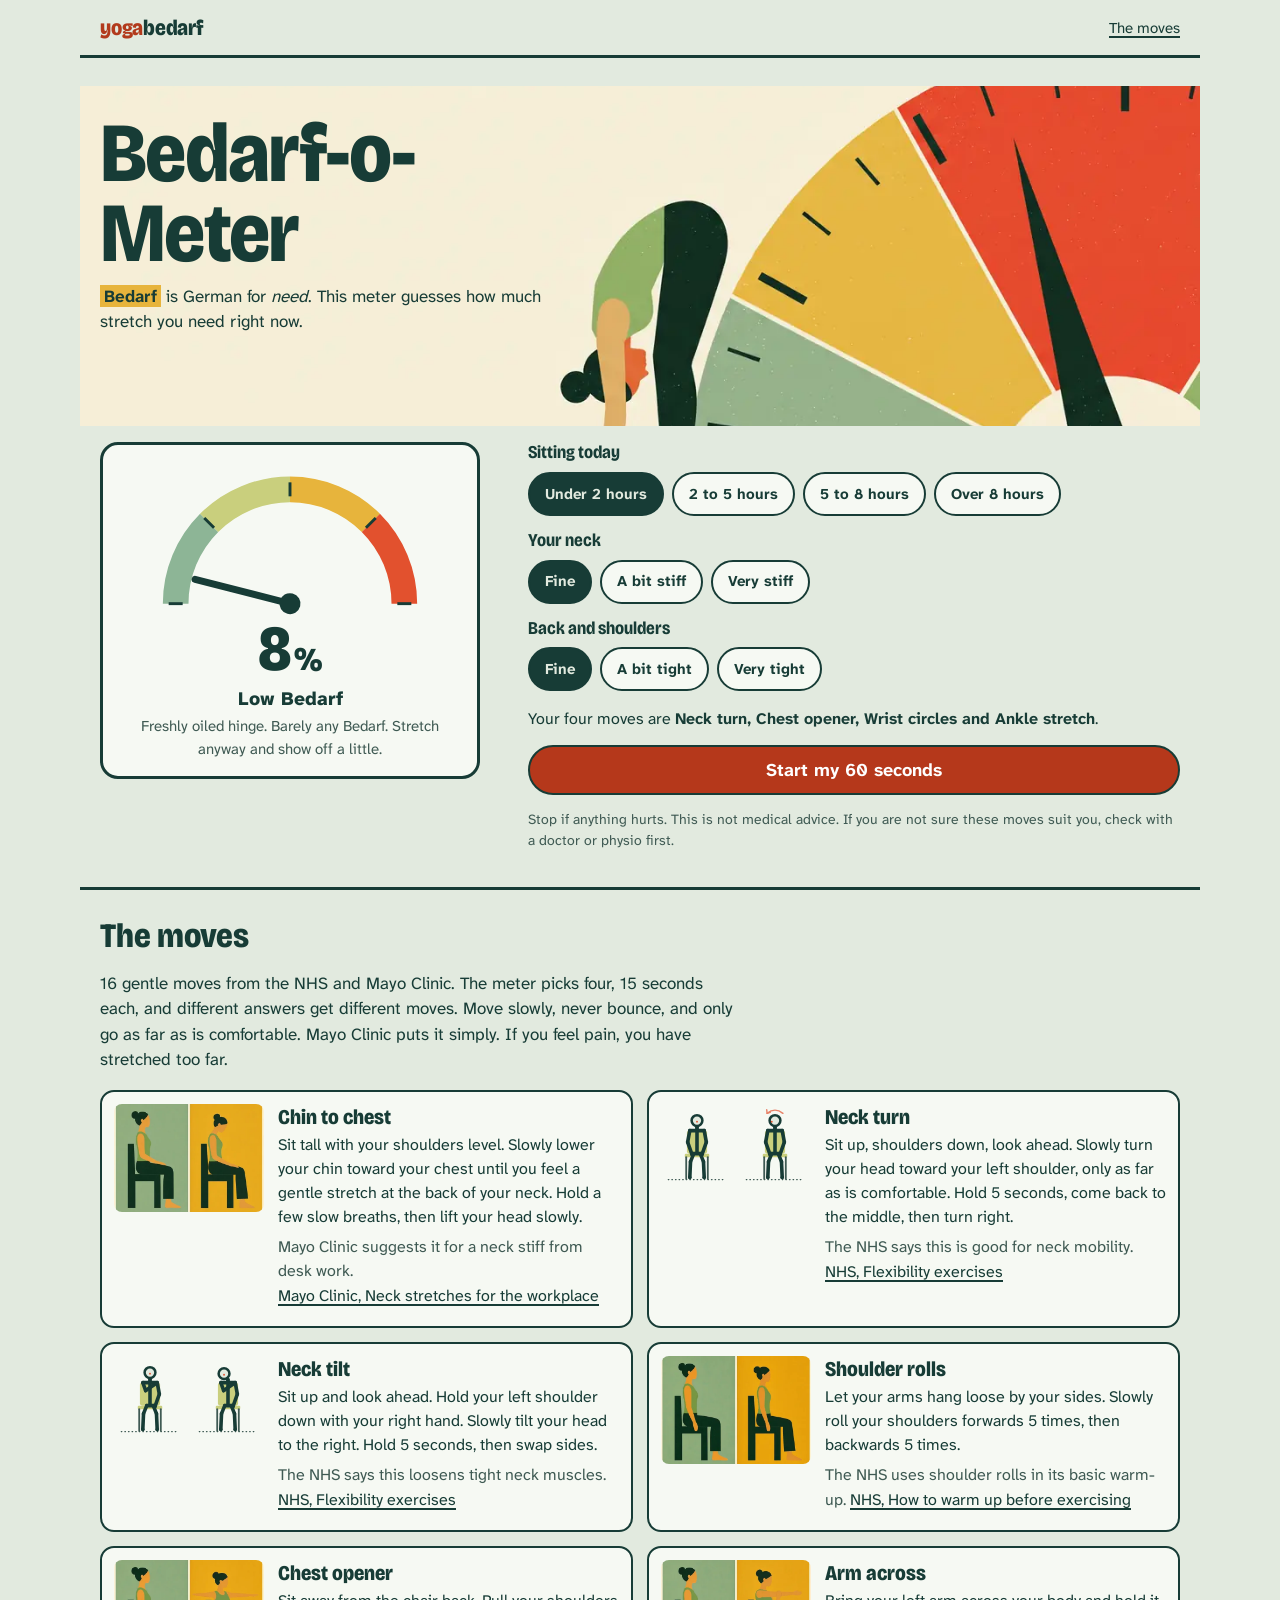
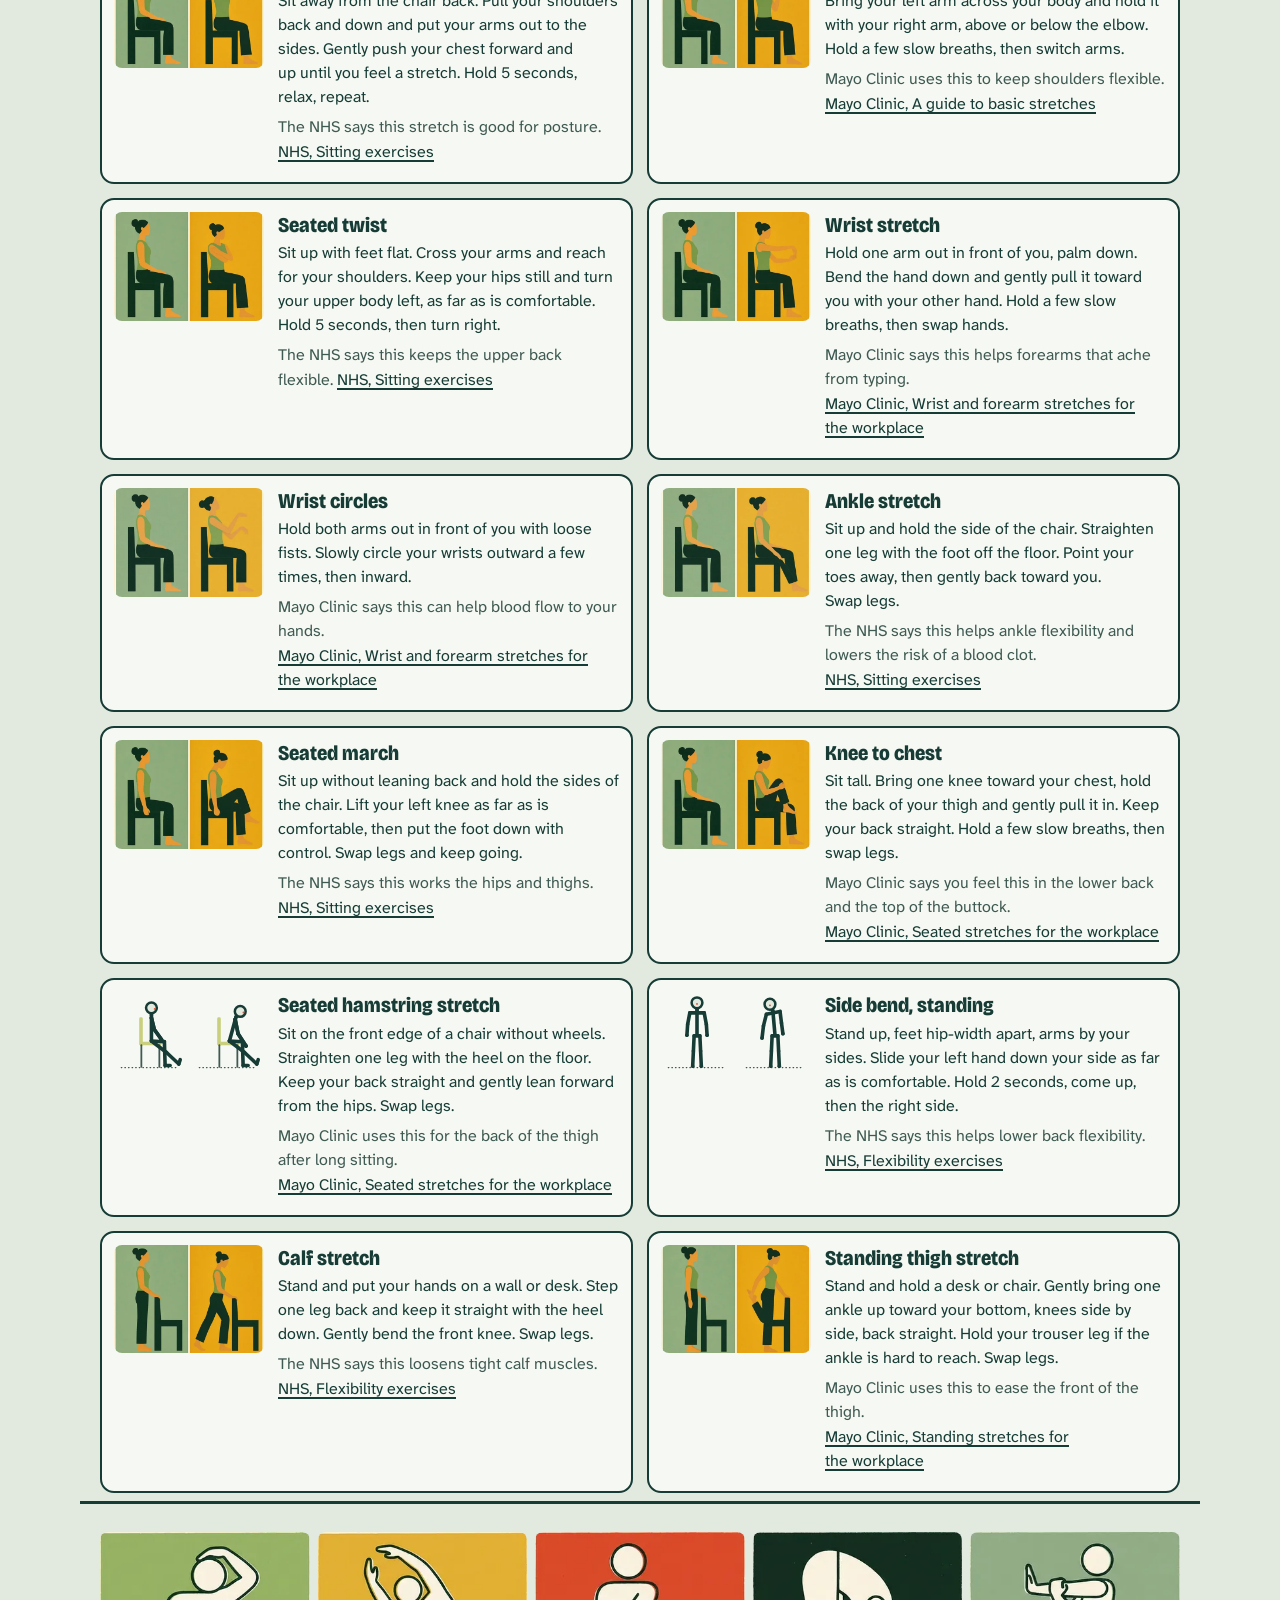
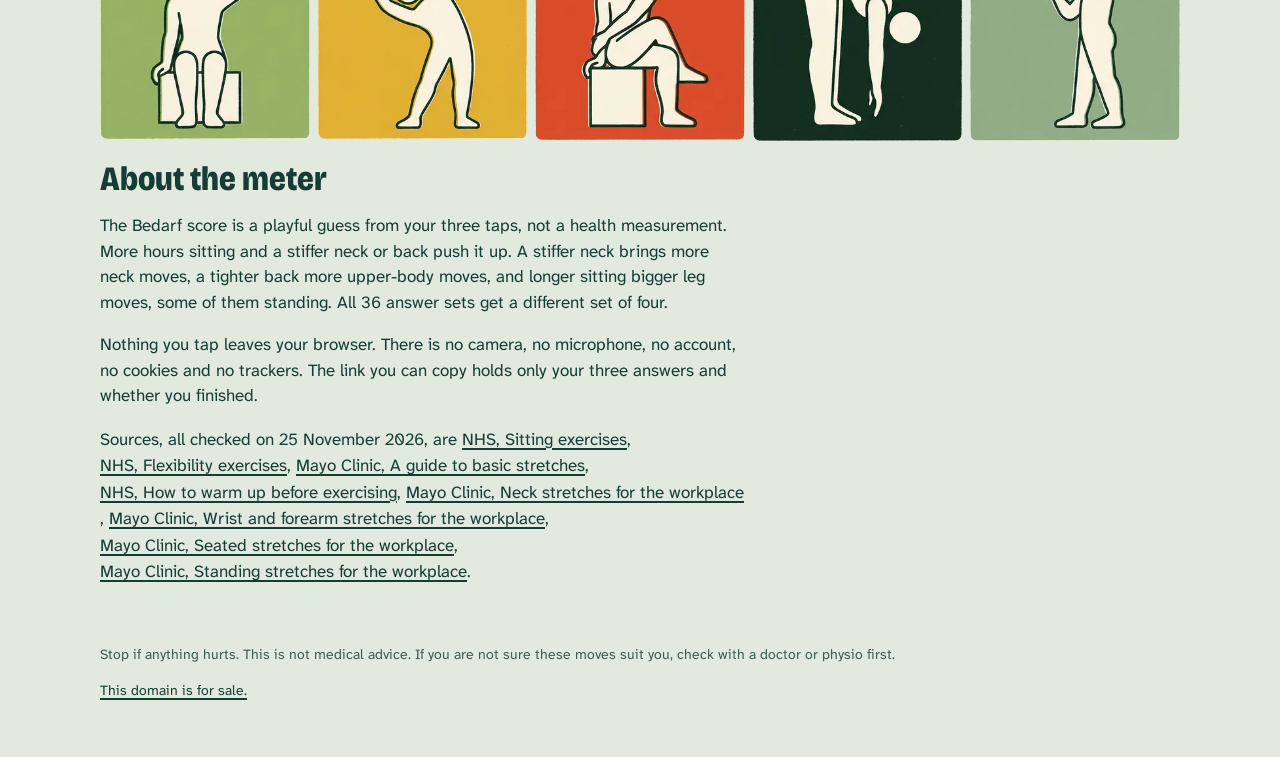
==== commit 22d9e34a: "Put the hamstring card back on its stick pair (painted pair rounds the back)" ====
--- a/docs/index.html
+++ b/docs/index.html
@@ -106,7 +106,7 @@
   <li id="m-ankle"><div class="pair art"><img src="img/pose-ankle-512.webp" srcset="img/pose-ankle-512.webp 512w, img/pose-ankle-1024.webp 1024w" sizes="(max-width: 520px) 240px, 150px" width="1024" height="740" alt="Seated figure in profile, then the same figure with one leg straightened out in front." loading="lazy" decoding="async"></div><div><h3>Ankle stretch</h3><p>Sit up and hold the side of the chair. Straighten one leg with the foot off the floor. Point your toes away, then gently back toward you. Swap legs.</p><p class="why">The NHS says this helps ankle flexibility and lowers the risk of a blood clot. <a href="https://www.nhs.uk/live-well/exercise/sitting-exercises/">NHS, Sitting exercises</a></p></div></li>
   <li id="m-march"><div class="pair art"><img src="img/pose-march-512.webp" srcset="img/pose-march-512.webp 512w, img/pose-march-1024.webp 1024w" sizes="(max-width: 520px) 240px, 150px" width="1024" height="740" alt="A faceless figure sitting upright, then lifting one knee as in a seated march." loading="lazy" decoding="async"></div><div><h3>Seated march</h3><p>Sit up without leaning back and hold the sides of the chair. Lift your left knee as far as is comfortable, then put the foot down with control. Swap legs and keep going.</p><p class="why">The NHS says this works the hips and thighs. <a href="https://www.nhs.uk/live-well/exercise/sitting-exercises/">NHS, Sitting exercises</a></p></div></li>
   <li id="m-knee-hug"><div class="pair art"><img src="img/pose-knee-hug-512.webp" srcset="img/pose-knee-hug-512.webp 512w, img/pose-knee-hug-1024.webp 1024w" sizes="(max-width: 520px) 240px, 150px" width="1024" height="740" alt="A faceless figure sitting tall, then hugging one knee toward the chest." loading="lazy" decoding="async"></div><div><h3>Knee to chest</h3><p>Sit tall. Bring one knee toward your chest, hold the back of your thigh and gently pull it in. Keep your back straight. Hold a few slow breaths, then swap legs.</p><p class="why">Mayo Clinic says you feel this in the lower back and the top of the buttock. <a href="https://www.mayoclinic.org/healthy-lifestyle/adult-health/multimedia/lower-back-stretches/vid-20084700">Mayo Clinic, Seated stretches for the workplace</a></p></div></li>
-  <li id="m-hamstring"><div class="pair art"><img src="img/pose-hamstring-512.webp" srcset="img/pose-hamstring-512.webp 512w, img/pose-hamstring-1024.webp 1024w" sizes="(max-width: 520px) 240px, 150px" width="1024" height="740" alt="A faceless figure sitting upright, then sitting forward with one leg straight and the heel on the floor." loading="lazy" decoding="async"></div><div><h3>Seated hamstring stretch</h3><p>Sit on the front edge of a chair without wheels. Straighten one leg with the heel on the floor. Keep your back straight and gently lean forward from the hips. Swap legs.</p><p class="why">Mayo Clinic uses this for the back of the thigh after long sitting. <a href="https://www.mayoclinic.org/healthy-lifestyle/adult-health/multimedia/lower-back-stretches/vid-20084700">Mayo Clinic, Seated stretches for the workplace</a></p></div></li>
+  <li id="m-hamstring"><div class="pair"><svg class="fig " viewBox="0 0 200 220" aria-hidden="true" xmlns="http://www.w3.org/2000/svg"><g class="chair"><rect x="70" y="70" width="10" height="72" rx="4" fill="#c9cf7d"/><rect x="70" y="138" width="62" height="10" rx="3" fill="#c9cf7d"/><g stroke="#3f5a53" stroke-width="5"><line x1="76" y1="148" x2="76" y2="208"/><line x1="126" y1="148" x2="126" y2="208"/></g></g><line class="floor" x1="20" y1="210" x2="180" y2="210" stroke="#3f5a53" stroke-width="3" stroke-dasharray="2 8"/><g class="body" stroke="#173c36" stroke-width="9" stroke-linecap="round"><line class="" x1="104" y1="64" x2="104" y2="136"/><line class="" x1="104" y1="72" x2="104" y2="72"/><line class="" x1="104" y1="136" x2="104" y2="136"/><line class="" x1="104" y1="72" x2="112" y2="104"/><line class="" x1="112" y1="104" x2="132" y2="132"/><line class="" x1="132" y1="132" x2="132" y2="132"/><line class="" x1="104" y1="72" x2="112" y2="104"/><line class="" x1="112" y1="104" x2="132" y2="132"/><line class="" x1="132" y1="132" x2="132" y2="132"/><line class="" x1="104" y1="136" x2="140" y2="138"/><line class="" x1="140" y1="138" x2="142" y2="204"/><line class="" x1="142" y1="204" x2="156" y2="204"/><line class="" x1="104" y1="136" x2="146" y2="168"/><line class="" x1="146" y1="168" x2="180" y2="200"/><line class="" x1="180" y1="200" x2="184" y2="188"/><line class="neck" x1="104" y1="64" x2="104" y2="44"/></g><circle class="head" cx="104" cy="44" r="15" fill="#f6f9f3" stroke="#173c36" stroke-width="7"/><circle class="nose" cx="113" cy="47" r="2.6" fill="#e2512e"/></svg><svg class="fig " viewBox="0 0 200 220" aria-hidden="true" xmlns="http://www.w3.org/2000/svg"><g class="chair"><rect x="70" y="70" width="10" height="72" rx="4" fill="#c9cf7d"/><rect x="70" y="138" width="62" height="10" rx="3" fill="#c9cf7d"/><g stroke="#3f5a53" stroke-width="5"><line x1="76" y1="148" x2="76" y2="208"/><line x1="126" y1="148" x2="126" y2="208"/></g></g><line class="floor" x1="20" y1="210" x2="180" y2="210" stroke="#3f5a53" stroke-width="3" stroke-dasharray="2 8"/><g class="body" stroke="#173c36" stroke-width="9" stroke-linecap="round"><line class="" x1="122" y1="70" x2="104" y2="136"/><line class="" x1="120" y1="76" x2="120" y2="76"/><line class="" x1="104" y1="136" x2="104" y2="136"/><line class="" x1="120" y1="76" x2="128" y2="116"/><line class="" x1="128" y1="116" x2="150" y2="150"/><line class="" x1="150" y1="150" x2="150" y2="150"/><line class="" x1="120" y1="76" x2="128" y2="116"/><line class="" x1="128" y1="116" x2="150" y2="150"/><line class="" x1="150" y1="150" x2="150" y2="150"/><line class="" x1="104" y1="136" x2="140" y2="138"/><line class="" x1="140" y1="138" x2="142" y2="204"/><line class="" x1="142" y1="204" x2="156" y2="204"/><line class="" x1="104" y1="136" x2="146" y2="168"/><line class="" x1="146" y1="168" x2="180" y2="200"/><line class="" x1="180" y1="200" x2="184" y2="188"/><line class="neck" x1="122" y1="70" x2="134" y2="54"/></g><circle class="head" cx="134" cy="54" r="15" fill="#f6f9f3" stroke="#173c36" stroke-width="7"/><circle class="nose" cx="143" cy="57" r="2.6" fill="#e2512e"/></svg></div><div><h3>Seated hamstring stretch</h3><p>Sit on the front edge of a chair without wheels. Straighten one leg with the heel on the floor. Keep your back straight and gently lean forward from the hips. Swap legs.</p><p class="why">Mayo Clinic uses this for the back of the thigh after long sitting. <a href="https://www.mayoclinic.org/healthy-lifestyle/adult-health/multimedia/lower-back-stretches/vid-20084700">Mayo Clinic, Seated stretches for the workplace</a></p></div></li>
   <li id="m-side-bend"><div class="pair"><svg class="fig " viewBox="0 0 200 220" aria-hidden="true" xmlns="http://www.w3.org/2000/svg"><line class="floor" x1="20" y1="210" x2="180" y2="210" stroke="#3f5a53" stroke-width="3" stroke-dasharray="2 8"/><g class="body" stroke="#173c36" stroke-width="9" stroke-linecap="round"><line class="" x1="100" y1="50" x2="100" y2="120"/><line class="" x1="80" y1="58" x2="120" y2="58"/><line class="" x1="92" y1="122" x2="108" y2="122"/><line class="" x1="80" y1="58" x2="74" y2="90"/><line class="" x1="74" y1="90" x2="72" y2="120"/><line class="" x1="72" y1="120" x2="72" y2="120"/><line class="" x1="120" y1="58" x2="126" y2="90"/><line class="" x1="126" y1="90" x2="128" y2="120"/><line class="" x1="128" y1="120" x2="128" y2="120"/><line class="" x1="92" y1="122" x2="90" y2="164"/><line class="" x1="90" y1="164" x2="88" y2="206"/><line class="" x1="88" y1="206" x2="88" y2="206"/><line class="" x1="108" y1="122" x2="110" y2="164"/><line class="" x1="110" y1="164" x2="112" y2="206"/><line class="" x1="112" y1="206" x2="112" y2="206"/><line class="neck" x1="100" y1="50" x2="100" y2="30"/></g><circle class="head" cx="100" cy="30" r="15" fill="#f6f9f3" stroke="#173c36" stroke-width="7"/><circle class="nose" cx="100" cy="33" r="2.6" fill="#e2512e"/></svg><svg class="fig " viewBox="0 0 200 220" aria-hidden="true" xmlns="http://www.w3.org/2000/svg"><line class="floor" x1="20" y1="210" x2="180" y2="210" stroke="#3f5a53" stroke-width="3" stroke-dasharray="2 8"/><g class="body" stroke="#173c36" stroke-width="9" stroke-linecap="round"><line class="" x1="94" y1="52" x2="100" y2="120"/><line class="" x1="76" y1="62" x2="114" y2="54"/><line class="" x1="92" y1="122" x2="108" y2="122"/><line class="" x1="76" y1="62" x2="68" y2="94"/><line class="" x1="68" y1="94" x2="64" y2="128"/><line class="" x1="64" y1="128" x2="64" y2="128"/><line class="" x1="114" y1="54" x2="118" y2="86"/><line class="" x1="118" y1="86" x2="122" y2="116"/><line class="" x1="122" y1="116" x2="122" y2="116"/><line class="" x1="92" y1="122" x2="90" y2="164"/><line class="" x1="90" y1="164" x2="88" y2="206"/><line class="" x1="88" y1="206" x2="88" y2="206"/><line class="" x1="108" y1="122" x2="110" y2="164"/><line class="" x1="110" y1="164" x2="112" y2="206"/><line class="" x1="112" y1="206" x2="112" y2="206"/><line class="neck" x1="94" y1="52" x2="86" y2="34"/></g><circle class="head" cx="86" cy="34" r="15" fill="#f6f9f3" stroke="#173c36" stroke-width="7"/><circle class="nose" cx="86" cy="37" r="2.6" fill="#e2512e"/></svg></div><div><h3>Side bend, standing</h3><p>Stand up, feet hip-width apart, arms by your sides. Slide your left hand down your side as far as is comfortable. Hold 2 seconds, come up, then the right side.</p><p class="why">The NHS says this helps lower back flexibility. <a href="https://www.nhs.uk/live-well/exercise/flexibility-exercises/">NHS, Flexibility exercises</a></p></div></li>
   <li id="m-calf"><div class="pair art"><img src="img/pose-calf-512.webp" srcset="img/pose-calf-512.webp 512w, img/pose-calf-1024.webp 1024w" sizes="(max-width: 520px) 240px, 150px" width="1024" height="740" alt="A faceless figure standing with hands on a chair, then stepping one straight leg back, heel down." loading="lazy" decoding="async"></div><div><h3>Calf stretch</h3><p>Stand and put your hands on a wall or desk. Step one leg back and keep it straight with the heel down. Gently bend the front knee. Swap legs.</p><p class="why">The NHS says this loosens tight calf muscles. <a href="https://www.nhs.uk/live-well/exercise/flexibility-exercises/">NHS, Flexibility exercises</a></p></div></li>
   <li id="m-quad"><div class="pair art"><img src="img/pose-quad-512.webp" srcset="img/pose-quad-512.webp 512w, img/pose-quad-1024.webp 1024w" sizes="(max-width: 520px) 240px, 150px" width="1024" height="740" alt="A faceless figure standing and holding a chair, then drawing one ankle up toward the body." loading="lazy" decoding="async"></div><div><h3>Standing thigh stretch</h3><p>Stand and hold a desk or chair. Gently bring one ankle up toward your bottom, knees side by side, back straight. Hold your trouser leg if the ankle is hard to reach. Swap legs.</p><p class="why">Mayo Clinic uses this to ease the front of the thigh. <a href="https://www.mayoclinic.org/healthy-lifestyle/adult-health/multimedia/standing-stretches/vid-20084701">Mayo Clinic, Standing stretches for the workplace</a></p></div></li>
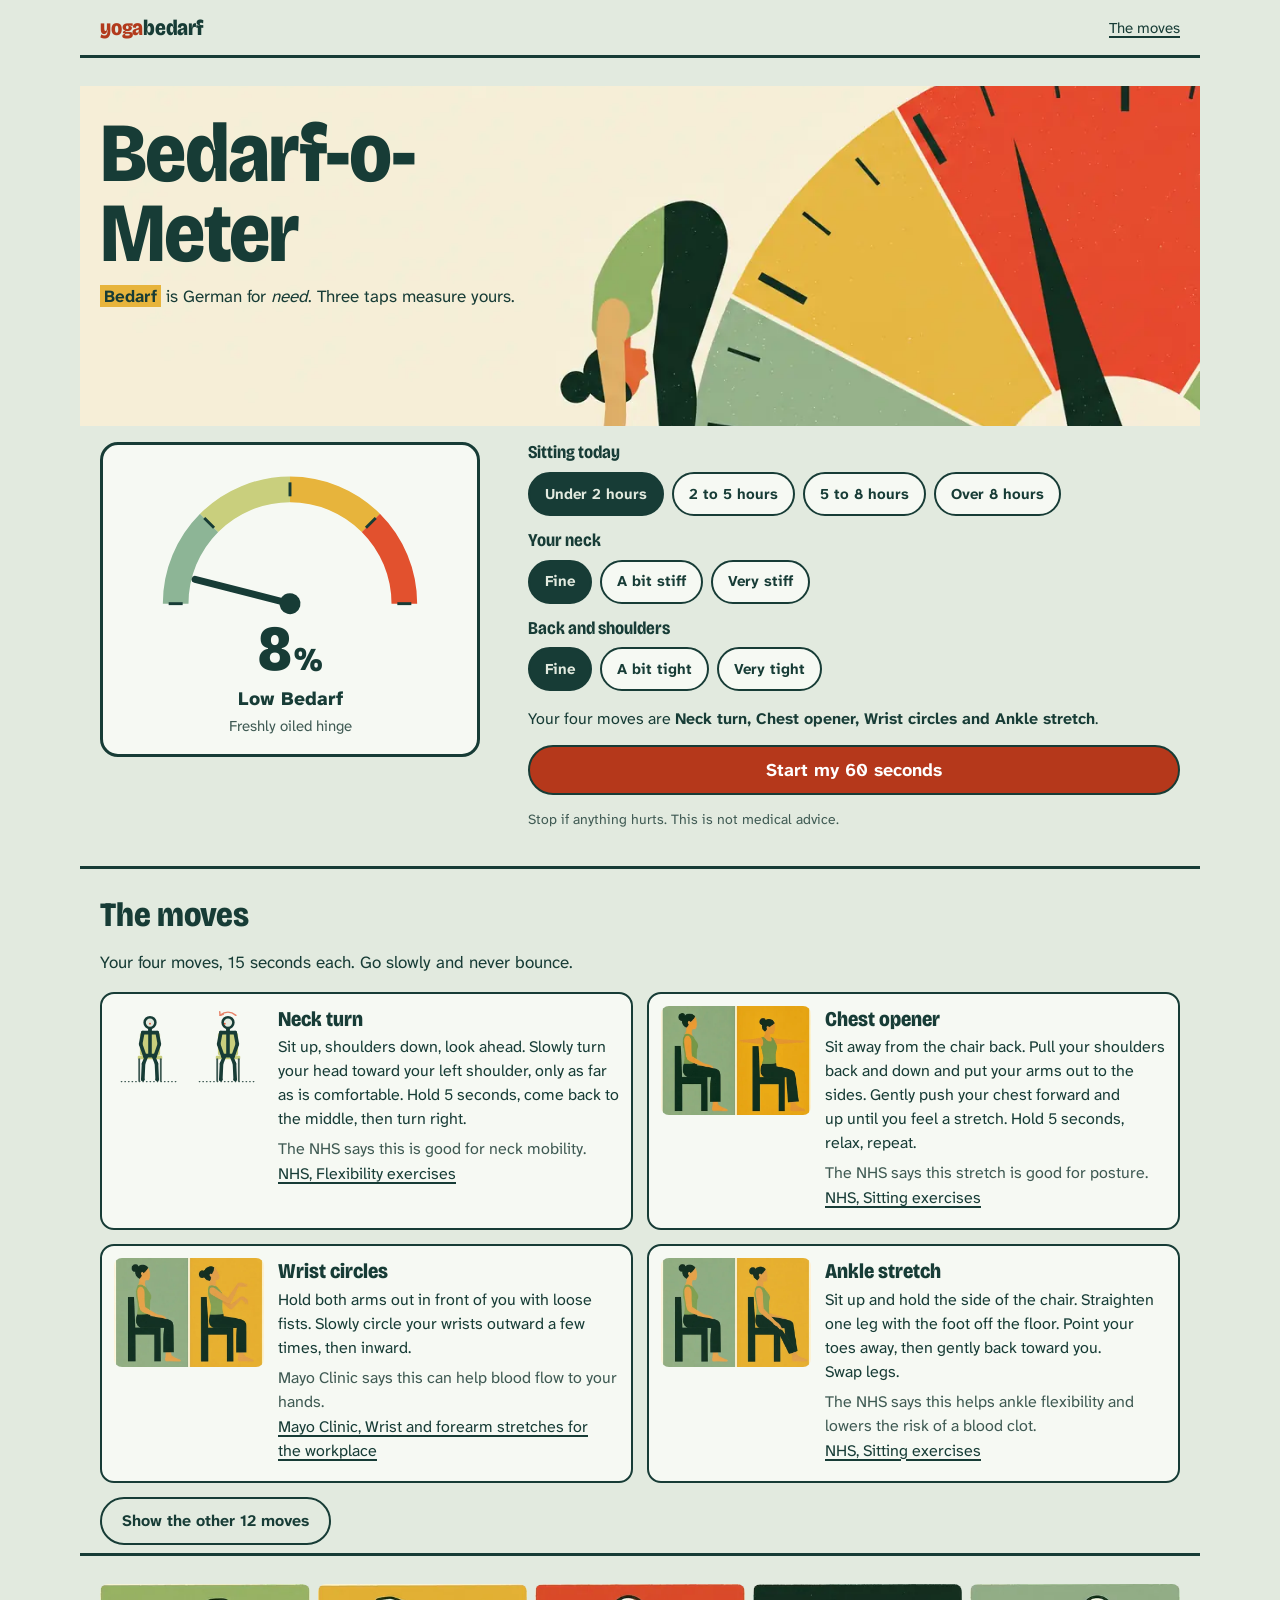
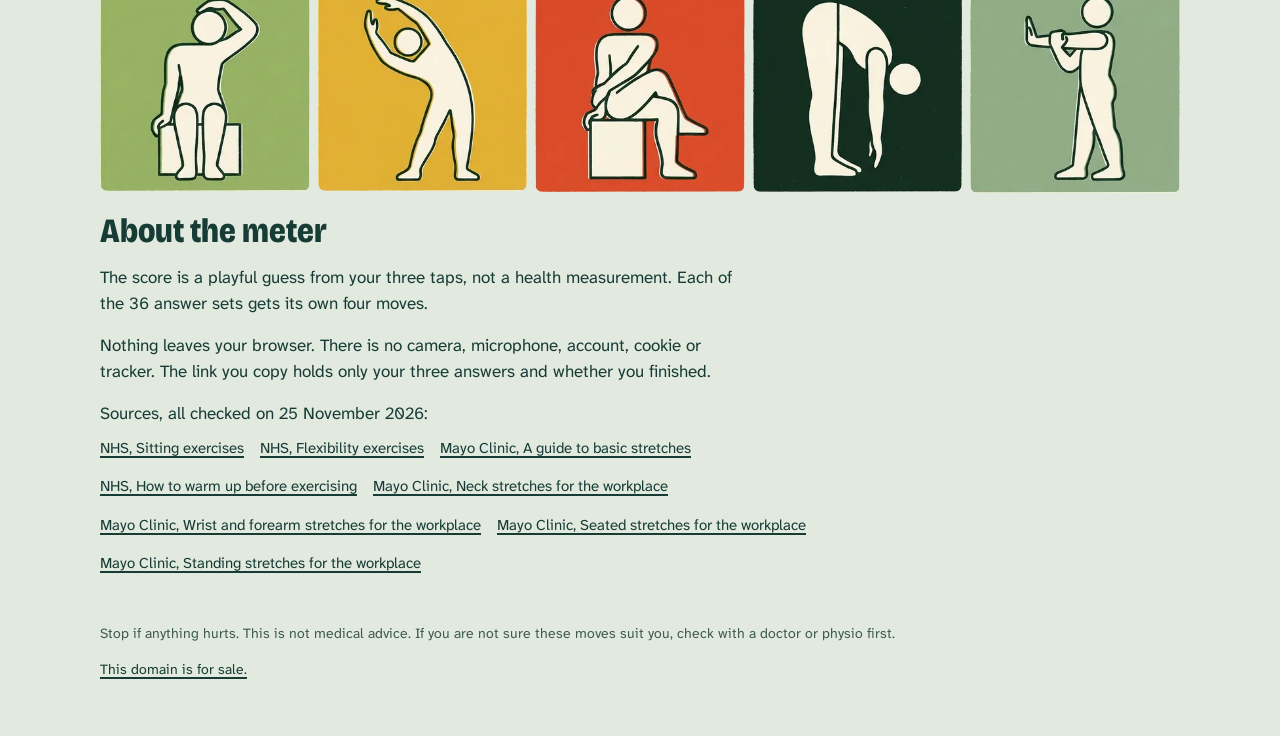
==== commit 147c1c2b: "Quality-bar cut: the moves list shows only the four chosen moves; the other 12 sit behind one button" ====
--- a/docs/index.html
+++ b/docs/index.html
@@ -3,12 +3,13 @@
 <head>
 <meta charset="utf-8">
 <meta name="viewport" content="width=device-width, initial-scale=1">
-<meta name="robots" content="noindex,nofollow">
+<link rel="canonical" href="https://yogabedarf.com/">
+<meta property="og:url" content="https://yogabedarf.com/">
 <title>Bedarf-o-Meter: how much stretch do you need?</title>
 <meta name="description" content="Three taps measure your Bedarf (German for need), then a gentle 60-second stretch you can do in your chair. Moves from the NHS and Mayo Clinic.">
 <meta property="og:title" content="Bedarf-o-Meter">
 <meta property="og:description" content="Three taps, one score, one gentle 60-second desk stretch.">
-<meta property="og:image" content="https://evanmack45.github.io/yogabedarf-preview/og.jpg">
+<meta property="og:image" content="https://yogabedarf.com/og.jpg">
 <meta property="og:image:width" content="1200">
 <meta property="og:image:height" content="630">
 <meta property="og:image:alt" content="A big semicircular meter in green, mustard and red with a red needle in the red zone and a stylised person folded forward in front of it.">
@@ -19,6 +20,7 @@
 <link rel="preload" href="fonts/bricolage.woff2" as="font" type="font/woff2" crossorigin>
 <link rel="preload" href="fonts/atkinson.woff2" as="font" type="font/woff2" crossorigin>
 <link rel="stylesheet" href="style.css">
+<script>document.documentElement.classList.add('js')</script>
 <link rel="icon" href="data:image/svg+xml,%3Csvg xmlns='http://www.w3.org/2000/svg' viewBox='0 0 32 32'%3E%3Cpath d='M4 24a12 12 0 0 1 24 0' fill='none' stroke='%23173c36' stroke-width='5'/%3E%3Cline x1='16' y1='24' x2='24' y2='12' stroke='%23e2512e' stroke-width='3'/%3E%3C/svg%3E">
 </head>
 <body>
@@ -34,7 +36,7 @@
     </picture>
     <div class="intro-copy">
     <h1>Bedarf-o-Meter</h1>
-    <p class="gloss"><b lang="de">Bedarf</b> is German for <i>need</i>. This meter guesses how much stretch you need right now.</p>
+    <p class="gloss"><b lang="de">Bedarf</b> is German for <i>need</i>. Three taps measure yours.</p>
     <p class="friend" id="friend" hidden></p>
     </div>
   </div>
@@ -43,7 +45,7 @@
       <svg class="gauge" viewBox="0 0 240 140" aria-hidden="true"><path class="z1" d="M 22.0 124.0 A 98 98 0 0 1 50.7 54.7"/><path class="z2" d="M 50.7 54.7 A 98 98 0 0 1 120.0 26.0"/><path class="z3" d="M 120.0 26.0 A 98 98 0 0 1 189.3 54.7"/><path class="z4" d="M 189.3 54.7 A 98 98 0 0 1 218.0 124.0"/><g class="ticks"><line x1="16.0" y1="124.0" x2="28.0" y2="124.0"/><line x1="46.5" y1="50.5" x2="54.9" y2="58.9"/><line x1="120.0" y1="20.0" x2="120.0" y2="32.0"/><line x1="193.5" y1="50.5" x2="185.1" y2="58.9"/><line x1="224.0" y1="124.0" x2="212.0" y2="124.0"/></g><g class="needle"><line x1="120" y1="124" x2="120" y2="40"/><circle cx="120" cy="124" r="9"/></g></svg>
       <p class="score"><span id="score">8</span><small>%</small></p>
       <p class="band" id="band">Low Bedarf</p>
-      <p class="bandline" id="bandline">Freshly oiled hinge. Barely any Bedarf. Stretch anyway and show off a little.</p>
+      <p class="bandline" id="bandline">Freshly oiled hinge</p>
     </div>
     <form class="qs" id="qs">
       <fieldset class="q" data-q="h"><legend>Sitting today</legend><div class="chips"><label class="chip"><input type="radio" name="h" value="0" checked><span>Under 2 hours</span></label><label class="chip"><input type="radio" name="h" value="1"><span>2 to 5 hours</span></label><label class="chip"><input type="radio" name="h" value="2"><span>5 to 8 hours</span></label><label class="chip"><input type="radio" name="h" value="3"><span>Over 8 hours</span></label></div></fieldset>
@@ -51,7 +53,7 @@
       <fieldset class="q" data-q="b"><legend>Back and shoulders</legend><div class="chips"><label class="chip"><input type="radio" name="b" value="0" checked><span>Fine</span></label><label class="chip"><input type="radio" name="b" value="1"><span>A bit tight</span></label><label class="chip"><input type="radio" name="b" value="2"><span>Very tight</span></label></div></fieldset>
       <p class="plan">Your four moves are <span id="plan">Neck turn, Chest opener, Wrist circles and Ankle stretch</span>.</p>
       <button class="btn go" id="start" type="submit">Start my 60 seconds</button>
-      <p class="safe">Stop if anything hurts. This is not medical advice. If you are not sure these moves suit you, check with a doctor or physio first.</p>
+      <p class="safe">Stop if anything hurts. This is not medical advice.</p>
     </form>
   </section>
   <section class="session" id="session" hidden aria-label="Stretch session">
@@ -70,7 +72,7 @@
         <button class="btn ghost" type="button" id="stop">Stop</button>
         <button class="btn ghost" type="button" id="still" aria-pressed="false">Still pictures</button>
       </div>
-      <p class="safe">Stop if anything hurts. This is not medical advice. If you are not sure these moves suit you, check with a doctor or physio first.</p>
+      <p class="safe">Stop if anything hurts. This is not medical advice.</p>
     </div>
   </section>
   <section class="done" id="done" hidden aria-label="Done">
@@ -92,18 +94,21 @@
 </main>
 <section class="moves" id="moves" aria-labelledby="moves-h">
   <h2 id="moves-h">The moves</h2>
-  <p class="mlede">16 gentle moves from the NHS and Mayo Clinic. The meter picks four, 15 seconds each, and different answers get different moves. Move slowly, never bounce, and only go as far as is comfortable. Mayo Clinic puts it simply. If you feel pain, you have stretched too far.</p>
-  <ol class="mlist">
+  <p class="mlede">Your four moves, 15 seconds each. Go slowly and never bounce.</p>
+  <ol class="mlist" id="picks">
+  <li id="m-neck-turn"><div class="pair"><svg class="fig " viewBox="0 0 200 220" aria-hidden="true" xmlns="http://www.w3.org/2000/svg"><g class="chair"><rect x="72" y="74" width="56" height="64" rx="6" fill="#c9cf7d"/><rect x="66" y="138" width="68" height="10" rx="3" fill="#c9cf7d"/><g stroke="#3f5a53" stroke-width="5"><line x1="70" y1="148" x2="70" y2="208"/><line x1="130" y1="148" x2="130" y2="208"/></g></g><line class="floor" x1="20" y1="210" x2="180" y2="210" stroke="#3f5a53" stroke-width="3" stroke-dasharray="2 8"/><g class="body" stroke="#173c36" stroke-width="9" stroke-linecap="round"><line class="" x1="100" y1="66" x2="100" y2="136"/><line class="" x1="80" y1="74" x2="120" y2="74"/><line class="" x1="91" y1="138" x2="109" y2="138"/><line class="" x1="80" y1="74" x2="74" y2="106"/><line class="" x1="74" y1="106" x2="86" y2="140"/><line class="" x1="86" y1="140" x2="86" y2="140"/><line class="" x1="120" y1="74" x2="126" y2="106"/><line class="" x1="126" y1="106" x2="114" y2="140"/><line class="" x1="114" y1="140" x2="114" y2="140"/><line class="" x1="91" y1="138" x2="82" y2="160"/><line class="" x1="82" y1="160" x2="80" y2="204"/><line class="" x1="80" y1="204" x2="80" y2="204"/><line class="" x1="109" y1="138" x2="118" y2="160"/><line class="" x1="118" y1="160" x2="120" y2="204"/><line class="" x1="120" y1="204" x2="120" y2="204"/><line class="neck" x1="100" y1="66" x2="100" y2="46"/></g><circle class="head" cx="100" cy="46" r="15" fill="#f6f9f3" stroke="#173c36" stroke-width="7"/><circle class="nose" cx="100" cy="49" r="2.6" fill="#e2512e"/></svg><svg class="fig " viewBox="0 0 200 220" aria-hidden="true" xmlns="http://www.w3.org/2000/svg"><g class="chair"><rect x="72" y="74" width="56" height="64" rx="6" fill="#c9cf7d"/><rect x="66" y="138" width="68" height="10" rx="3" fill="#c9cf7d"/><g stroke="#3f5a53" stroke-width="5"><line x1="70" y1="148" x2="70" y2="208"/><line x1="130" y1="148" x2="130" y2="208"/></g></g><line class="floor" x1="20" y1="210" x2="180" y2="210" stroke="#3f5a53" stroke-width="3" stroke-dasharray="2 8"/><g class="body" stroke="#173c36" stroke-width="9" stroke-linecap="round"><line class="" x1="100" y1="66" x2="100" y2="136"/><line class="" x1="80" y1="74" x2="120" y2="74"/><line class="" x1="91" y1="138" x2="109" y2="138"/><line class="" x1="80" y1="74" x2="74" y2="106"/><line class="" x1="74" y1="106" x2="86" y2="140"/><line class="" x1="86" y1="140" x2="86" y2="140"/><line class="" x1="120" y1="74" x2="126" y2="106"/><line class="" x1="126" y1="106" x2="114" y2="140"/><line class="" x1="114" y1="140" x2="114" y2="140"/><line class="" x1="91" y1="138" x2="82" y2="160"/><line class="" x1="82" y1="160" x2="80" y2="204"/><line class="" x1="80" y1="204" x2="80" y2="204"/><line class="" x1="109" y1="138" x2="118" y2="160"/><line class="" x1="118" y1="160" x2="120" y2="204"/><line class="" x1="120" y1="204" x2="120" y2="204"/><line class="neck" x1="100" y1="66" x2="100" y2="46"/></g><g class="turn" fill="none" stroke="#e2512e" stroke-width="4" stroke-linecap="round" stroke-linejoin="round" opacity="0.7"><path d="M 122 26 Q 100 8 78 26"/><path d="M 87 23 L 78 26 L 77 16"/></g><circle class="head" cx="100" cy="46" r="15" fill="#f6f9f3" stroke="#173c36" stroke-width="7"/><circle class="nose" cx="91" cy="49" r="2.6" fill="#e2512e"/></svg></div><div><h3>Neck turn</h3><p>Sit up, shoulders down, look ahead. Slowly turn your head toward your left shoulder, only as far as is comfortable. Hold 5 seconds, come back to the middle, then turn right.</p><p class="why">The NHS says this is good for neck mobility. <a href="https://www.nhs.uk/live-well/exercise/flexibility-exercises/">NHS, Flexibility exercises</a></p></div></li>
+  <li id="m-chest"><div class="pair art"><img src="img/pose-chest-512.webp" srcset="img/pose-chest-512.webp 512w, img/pose-chest-1024.webp 1024w" sizes="(max-width: 520px) 240px, 150px" width="1024" height="740" alt="A faceless figure sitting upright, then sitting away from the chair back with both arms out to the sides and the chest lifted." loading="lazy" decoding="async"></div><div><h3>Chest opener</h3><p>Sit away from the chair back. Pull your shoulders back and down and put your arms out to the sides. Gently push your chest forward and up until you feel a stretch. Hold 5 seconds, relax, repeat.</p><p class="why">The NHS says this stretch is good for posture. <a href="https://www.nhs.uk/live-well/exercise/sitting-exercises/">NHS, Sitting exercises</a></p></div></li>
+  <li id="m-wrist-circles"><div class="pair art"><img src="img/pose-wrist-circles-512.webp" srcset="img/pose-wrist-circles-512.webp 512w, img/pose-wrist-circles-1024.webp 1024w" sizes="(max-width: 520px) 240px, 150px" width="1024" height="740" alt="Seated figure in profile, then the same figure with both forearms held out in front and the wrists loose." loading="lazy" decoding="async"></div><div><h3>Wrist circles</h3><p>Hold both arms out in front of you with loose fists. Slowly circle your wrists outward a few times, then inward.</p><p class="why">Mayo Clinic says this can help blood flow to your hands. <a href="https://www.mayoclinic.org/healthy-lifestyle/adult-health/multimedia/forearm-stretches/vid-20084698">Mayo Clinic, Wrist and forearm stretches for the workplace</a></p></div></li>
+  <li id="m-ankle"><div class="pair art"><img src="img/pose-ankle-512.webp" srcset="img/pose-ankle-512.webp 512w, img/pose-ankle-1024.webp 1024w" sizes="(max-width: 520px) 240px, 150px" width="1024" height="740" alt="Seated figure in profile, then the same figure with one leg straightened out in front." loading="lazy" decoding="async"></div><div><h3>Ankle stretch</h3><p>Sit up and hold the side of the chair. Straighten one leg with the foot off the floor. Point your toes away, then gently back toward you. Swap legs.</p><p class="why">The NHS says this helps ankle flexibility and lowers the risk of a blood clot. <a href="https://www.nhs.uk/live-well/exercise/sitting-exercises/">NHS, Sitting exercises</a></p></div></li>
+  </ol>
+  <p class="more-wrap"><button type="button" class="btn more" id="more-moves" aria-expanded="false" aria-controls="rest" data-n="12">Show the other 12 moves</button></p>
+  <ol class="mlist" id="rest">
   <li id="m-chin-down"><div class="pair art"><img src="img/pose-chin-down-512.webp" srcset="img/pose-chin-down-512.webp 512w, img/pose-chin-down-1024.webp 1024w" sizes="(max-width: 520px) 240px, 150px" width="1024" height="740" alt="A faceless figure sitting tall, then lowering the chin toward the chest." loading="lazy" decoding="async"></div><div><h3>Chin to chest</h3><p>Sit tall with your shoulders level. Slowly lower your chin toward your chest until you feel a gentle stretch at the back of your neck. Hold a few slow breaths, then lift your head slowly.</p><p class="why">Mayo Clinic suggests it for a neck stiff from desk work. <a href="https://www.mayoclinic.org/healthy-lifestyle/adult-health/multimedia/neck-stretches/vid-20084697">Mayo Clinic, Neck stretches for the workplace</a></p></div></li>
-  <li id="m-neck-turn"><div class="pair"><svg class="fig " viewBox="0 0 200 220" aria-hidden="true" xmlns="http://www.w3.org/2000/svg"><g class="chair"><rect x="72" y="74" width="56" height="64" rx="6" fill="#c9cf7d"/><rect x="66" y="138" width="68" height="10" rx="3" fill="#c9cf7d"/><g stroke="#3f5a53" stroke-width="5"><line x1="70" y1="148" x2="70" y2="208"/><line x1="130" y1="148" x2="130" y2="208"/></g></g><line class="floor" x1="20" y1="210" x2="180" y2="210" stroke="#3f5a53" stroke-width="3" stroke-dasharray="2 8"/><g class="body" stroke="#173c36" stroke-width="9" stroke-linecap="round"><line class="" x1="100" y1="66" x2="100" y2="136"/><line class="" x1="80" y1="74" x2="120" y2="74"/><line class="" x1="91" y1="138" x2="109" y2="138"/><line class="" x1="80" y1="74" x2="74" y2="106"/><line class="" x1="74" y1="106" x2="86" y2="140"/><line class="" x1="86" y1="140" x2="86" y2="140"/><line class="" x1="120" y1="74" x2="126" y2="106"/><line class="" x1="126" y1="106" x2="114" y2="140"/><line class="" x1="114" y1="140" x2="114" y2="140"/><line class="" x1="91" y1="138" x2="82" y2="160"/><line class="" x1="82" y1="160" x2="80" y2="204"/><line class="" x1="80" y1="204" x2="80" y2="204"/><line class="" x1="109" y1="138" x2="118" y2="160"/><line class="" x1="118" y1="160" x2="120" y2="204"/><line class="" x1="120" y1="204" x2="120" y2="204"/><line class="neck" x1="100" y1="66" x2="100" y2="46"/></g><circle class="head" cx="100" cy="46" r="15" fill="#f6f9f3" stroke="#173c36" stroke-width="7"/><circle class="nose" cx="100" cy="49" r="2.6" fill="#e2512e"/></svg><svg class="fig " viewBox="0 0 200 220" aria-hidden="true" xmlns="http://www.w3.org/2000/svg"><g class="chair"><rect x="72" y="74" width="56" height="64" rx="6" fill="#c9cf7d"/><rect x="66" y="138" width="68" height="10" rx="3" fill="#c9cf7d"/><g stroke="#3f5a53" stroke-width="5"><line x1="70" y1="148" x2="70" y2="208"/><line x1="130" y1="148" x2="130" y2="208"/></g></g><line class="floor" x1="20" y1="210" x2="180" y2="210" stroke="#3f5a53" stroke-width="3" stroke-dasharray="2 8"/><g class="body" stroke="#173c36" stroke-width="9" stroke-linecap="round"><line class="" x1="100" y1="66" x2="100" y2="136"/><line class="" x1="80" y1="74" x2="120" y2="74"/><line class="" x1="91" y1="138" x2="109" y2="138"/><line class="" x1="80" y1="74" x2="74" y2="106"/><line class="" x1="74" y1="106" x2="86" y2="140"/><line class="" x1="86" y1="140" x2="86" y2="140"/><line class="" x1="120" y1="74" x2="126" y2="106"/><line class="" x1="126" y1="106" x2="114" y2="140"/><line class="" x1="114" y1="140" x2="114" y2="140"/><line class="" x1="91" y1="138" x2="82" y2="160"/><line class="" x1="82" y1="160" x2="80" y2="204"/><line class="" x1="80" y1="204" x2="80" y2="204"/><line class="" x1="109" y1="138" x2="118" y2="160"/><line class="" x1="118" y1="160" x2="120" y2="204"/><line class="" x1="120" y1="204" x2="120" y2="204"/><line class="neck" x1="100" y1="66" x2="100" y2="46"/></g><g class="turn" fill="none" stroke="#e2512e" stroke-width="4" stroke-linecap="round" stroke-linejoin="round" opacity="0.7"><path d="M 122 26 Q 100 8 78 26"/><path d="M 87 23 L 78 26 L 77 16"/></g><circle class="head" cx="100" cy="46" r="15" fill="#f6f9f3" stroke="#173c36" stroke-width="7"/><circle class="nose" cx="91" cy="49" r="2.6" fill="#e2512e"/></svg></div><div><h3>Neck turn</h3><p>Sit up, shoulders down, look ahead. Slowly turn your head toward your left shoulder, only as far as is comfortable. Hold 5 seconds, come back to the middle, then turn right.</p><p class="why">The NHS says this is good for neck mobility. <a href="https://www.nhs.uk/live-well/exercise/flexibility-exercises/">NHS, Flexibility exercises</a></p></div></li>
   <li id="m-neck-tilt"><div class="pair"><svg class="fig " viewBox="0 0 200 220" aria-hidden="true" xmlns="http://www.w3.org/2000/svg"><g class="chair"><rect x="72" y="74" width="56" height="64" rx="6" fill="#c9cf7d"/><rect x="66" y="138" width="68" height="10" rx="3" fill="#c9cf7d"/><g stroke="#3f5a53" stroke-width="5"><line x1="70" y1="148" x2="70" y2="208"/><line x1="130" y1="148" x2="130" y2="208"/></g></g><line class="floor" x1="20" y1="210" x2="180" y2="210" stroke="#3f5a53" stroke-width="3" stroke-dasharray="2 8"/><g class="body" stroke="#173c36" stroke-width="9" stroke-linecap="round"><line class="" x1="100" y1="66" x2="100" y2="136"/><line class="" x1="80" y1="74" x2="120" y2="74"/><line class="" x1="91" y1="138" x2="109" y2="138"/><line class="" x1="80" y1="74" x2="88" y2="96"/><line class="" x1="88" y1="96" x2="118" y2="76"/><line class="" x1="118" y1="76" x2="118" y2="76"/><line class="" x1="120" y1="74" x2="126" y2="106"/><line class="" x1="126" y1="106" x2="114" y2="140"/><line class="" x1="114" y1="140" x2="114" y2="140"/><line class="" x1="91" y1="138" x2="82" y2="160"/><line class="" x1="82" y1="160" x2="80" y2="204"/><line class="" x1="80" y1="204" x2="80" y2="204"/><line class="" x1="109" y1="138" x2="118" y2="160"/><line class="" x1="118" y1="160" x2="120" y2="204"/><line class="" x1="120" y1="204" x2="120" y2="204"/><line class="neck" x1="100" y1="66" x2="100" y2="46"/></g><circle class="head" cx="100" cy="46" r="15" fill="#f6f9f3" stroke="#173c36" stroke-width="7"/><circle class="nose" cx="100" cy="49" r="2.6" fill="#e2512e"/></svg><svg class="fig " viewBox="0 0 200 220" aria-hidden="true" xmlns="http://www.w3.org/2000/svg"><g class="chair"><rect x="72" y="74" width="56" height="64" rx="6" fill="#c9cf7d"/><rect x="66" y="138" width="68" height="10" rx="3" fill="#c9cf7d"/><g stroke="#3f5a53" stroke-width="5"><line x1="70" y1="148" x2="70" y2="208"/><line x1="130" y1="148" x2="130" y2="208"/></g></g><line class="floor" x1="20" y1="210" x2="180" y2="210" stroke="#3f5a53" stroke-width="3" stroke-dasharray="2 8"/><g class="body" stroke="#173c36" stroke-width="9" stroke-linecap="round"><line class="" x1="100" y1="66" x2="100" y2="136"/><line class="" x1="80" y1="74" x2="120" y2="74"/><line class="" x1="91" y1="138" x2="109" y2="138"/><line class="" x1="80" y1="74" x2="88" y2="96"/><line class="" x1="88" y1="96" x2="118" y2="76"/><line class="" x1="118" y1="76" x2="118" y2="76"/><line class="" x1="120" y1="74" x2="126" y2="106"/><line class="" x1="126" y1="106" x2="114" y2="140"/><line class="" x1="114" y1="140" x2="114" y2="140"/><line class="" x1="91" y1="138" x2="82" y2="160"/><line class="" x1="82" y1="160" x2="80" y2="204"/><line class="" x1="80" y1="204" x2="80" y2="204"/><line class="" x1="109" y1="138" x2="118" y2="160"/><line class="" x1="118" y1="160" x2="120" y2="204"/><line class="" x1="120" y1="204" x2="120" y2="204"/><line class="neck" x1="100" y1="66" x2="89" y2="49"/></g><circle class="head" cx="89" cy="49" r="15" fill="#f6f9f3" stroke="#173c36" stroke-width="7"/><circle class="nose" cx="89" cy="52" r="2.6" fill="#e2512e"/></svg></div><div><h3>Neck tilt</h3><p>Sit up and look ahead. Hold your left shoulder down with your right hand. Slowly tilt your head to the right. Hold 5 seconds, then swap sides.</p><p class="why">The NHS says this loosens tight neck muscles. <a href="https://www.nhs.uk/live-well/exercise/flexibility-exercises/">NHS, Flexibility exercises</a></p></div></li>
   <li id="m-shoulder-rolls"><div class="pair art"><img src="img/pose-shoulder-rolls-512.webp" srcset="img/pose-shoulder-rolls-512.webp 512w, img/pose-shoulder-rolls-1024.webp 1024w" sizes="(max-width: 520px) 240px, 150px" width="1024" height="740" alt="A faceless figure sitting with arms hanging, then lifting the shoulders toward the ears." loading="lazy" decoding="async"></div><div><h3>Shoulder rolls</h3><p>Let your arms hang loose by your sides. Slowly roll your shoulders forwards 5 times, then backwards 5 times.</p><p class="why">The NHS uses shoulder rolls in its basic warm-up. <a href="https://www.nhs.uk/live-well/exercise/how-to-warm-up-before-exercising/">NHS, How to warm up before exercising</a></p></div></li>
-  <li id="m-chest"><div class="pair art"><img src="img/pose-chest-512.webp" srcset="img/pose-chest-512.webp 512w, img/pose-chest-1024.webp 1024w" sizes="(max-width: 520px) 240px, 150px" width="1024" height="740" alt="A faceless figure sitting upright, then sitting away from the chair back with both arms out to the sides and the chest lifted." loading="lazy" decoding="async"></div><div><h3>Chest opener</h3><p>Sit away from the chair back. Pull your shoulders back and down and put your arms out to the sides. Gently push your chest forward and up until you feel a stretch. Hold 5 seconds, relax, repeat.</p><p class="why">The NHS says this stretch is good for posture. <a href="https://www.nhs.uk/live-well/exercise/sitting-exercises/">NHS, Sitting exercises</a></p></div></li>
   <li id="m-shoulder"><div class="pair art"><img src="img/pose-shoulder-512.webp" srcset="img/pose-shoulder-512.webp 512w, img/pose-shoulder-1024.webp 1024w" sizes="(max-width: 520px) 240px, 150px" width="1024" height="740" alt="A faceless figure sitting upright, then holding one arm across the body at the elbow." loading="lazy" decoding="async"></div><div><h3>Arm across</h3><p>Bring your left arm across your body and hold it with your right arm, above or below the elbow. Hold a few slow breaths, then switch arms.</p><p class="why">Mayo Clinic uses this to keep shoulders flexible. <a href="https://www.mayoclinic.org/healthy-lifestyle/adult-health/multimedia/stretching/sls-20076525">Mayo Clinic, A guide to basic stretches</a></p></div></li>
   <li id="m-twist"><div class="pair art"><img src="img/pose-twist-512.webp" srcset="img/pose-twist-512.webp 512w, img/pose-twist-1024.webp 1024w" sizes="(max-width: 520px) 240px, 150px" width="1024" height="740" alt="A faceless figure sitting upright, then crossing the arms and turning the upper body." loading="lazy" decoding="async"></div><div><h3>Seated twist</h3><p>Sit up with feet flat. Cross your arms and reach for your shoulders. Keep your hips still and turn your upper body left, as far as is comfortable. Hold 5 seconds, then turn right.</p><p class="why">The NHS says this keeps the upper back flexible. <a href="https://www.nhs.uk/live-well/exercise/sitting-exercises/">NHS, Sitting exercises</a></p></div></li>
   <li id="m-wrist-down"><div class="pair art"><img src="img/pose-wrist-down-512.webp" srcset="img/pose-wrist-down-512.webp 512w, img/pose-wrist-down-1024.webp 1024w" sizes="(max-width: 520px) 240px, 150px" width="1024" height="740" alt="A faceless figure sitting upright, then holding one arm out and pulling the hand downward." loading="lazy" decoding="async"></div><div><h3>Wrist stretch</h3><p>Hold one arm out in front of you, palm down. Bend the hand down and gently pull it toward you with your other hand. Hold a few slow breaths, then swap hands.</p><p class="why">Mayo Clinic says this helps forearms that ache from typing. <a href="https://www.mayoclinic.org/healthy-lifestyle/adult-health/multimedia/forearm-stretches/vid-20084698">Mayo Clinic, Wrist and forearm stretches for the workplace</a></p></div></li>
-  <li id="m-wrist-circles"><div class="pair art"><img src="img/pose-wrist-circles-512.webp" srcset="img/pose-wrist-circles-512.webp 512w, img/pose-wrist-circles-1024.webp 1024w" sizes="(max-width: 520px) 240px, 150px" width="1024" height="740" alt="Seated figure in profile, then the same figure with both forearms held out in front and the wrists loose." loading="lazy" decoding="async"></div><div><h3>Wrist circles</h3><p>Hold both arms out in front of you with loose fists. Slowly circle your wrists outward a few times, then inward.</p><p class="why">Mayo Clinic says this can help blood flow to your hands. <a href="https://www.mayoclinic.org/healthy-lifestyle/adult-health/multimedia/forearm-stretches/vid-20084698">Mayo Clinic, Wrist and forearm stretches for the workplace</a></p></div></li>
-  <li id="m-ankle"><div class="pair art"><img src="img/pose-ankle-512.webp" srcset="img/pose-ankle-512.webp 512w, img/pose-ankle-1024.webp 1024w" sizes="(max-width: 520px) 240px, 150px" width="1024" height="740" alt="Seated figure in profile, then the same figure with one leg straightened out in front." loading="lazy" decoding="async"></div><div><h3>Ankle stretch</h3><p>Sit up and hold the side of the chair. Straighten one leg with the foot off the floor. Point your toes away, then gently back toward you. Swap legs.</p><p class="why">The NHS says this helps ankle flexibility and lowers the risk of a blood clot. <a href="https://www.nhs.uk/live-well/exercise/sitting-exercises/">NHS, Sitting exercises</a></p></div></li>
   <li id="m-march"><div class="pair art"><img src="img/pose-march-512.webp" srcset="img/pose-march-512.webp 512w, img/pose-march-1024.webp 1024w" sizes="(max-width: 520px) 240px, 150px" width="1024" height="740" alt="A faceless figure sitting upright, then lifting one knee as in a seated march." loading="lazy" decoding="async"></div><div><h3>Seated march</h3><p>Sit up without leaning back and hold the sides of the chair. Lift your left knee as far as is comfortable, then put the foot down with control. Swap legs and keep going.</p><p class="why">The NHS says this works the hips and thighs. <a href="https://www.nhs.uk/live-well/exercise/sitting-exercises/">NHS, Sitting exercises</a></p></div></li>
   <li id="m-knee-hug"><div class="pair art"><img src="img/pose-knee-hug-512.webp" srcset="img/pose-knee-hug-512.webp 512w, img/pose-knee-hug-1024.webp 1024w" sizes="(max-width: 520px) 240px, 150px" width="1024" height="740" alt="A faceless figure sitting tall, then hugging one knee toward the chest." loading="lazy" decoding="async"></div><div><h3>Knee to chest</h3><p>Sit tall. Bring one knee toward your chest, hold the back of your thigh and gently pull it in. Keep your back straight. Hold a few slow breaths, then swap legs.</p><p class="why">Mayo Clinic says you feel this in the lower back and the top of the buttock. <a href="https://www.mayoclinic.org/healthy-lifestyle/adult-health/multimedia/lower-back-stretches/vid-20084700">Mayo Clinic, Seated stretches for the workplace</a></p></div></li>
   <li id="m-hamstring"><div class="pair"><svg class="fig " viewBox="0 0 200 220" aria-hidden="true" xmlns="http://www.w3.org/2000/svg"><g class="chair"><rect x="70" y="70" width="10" height="72" rx="4" fill="#c9cf7d"/><rect x="70" y="138" width="62" height="10" rx="3" fill="#c9cf7d"/><g stroke="#3f5a53" stroke-width="5"><line x1="76" y1="148" x2="76" y2="208"/><line x1="126" y1="148" x2="126" y2="208"/></g></g><line class="floor" x1="20" y1="210" x2="180" y2="210" stroke="#3f5a53" stroke-width="3" stroke-dasharray="2 8"/><g class="body" stroke="#173c36" stroke-width="9" stroke-linecap="round"><line class="" x1="104" y1="64" x2="104" y2="136"/><line class="" x1="104" y1="72" x2="104" y2="72"/><line class="" x1="104" y1="136" x2="104" y2="136"/><line class="" x1="104" y1="72" x2="112" y2="104"/><line class="" x1="112" y1="104" x2="132" y2="132"/><line class="" x1="132" y1="132" x2="132" y2="132"/><line class="" x1="104" y1="72" x2="112" y2="104"/><line class="" x1="112" y1="104" x2="132" y2="132"/><line class="" x1="132" y1="132" x2="132" y2="132"/><line class="" x1="104" y1="136" x2="140" y2="138"/><line class="" x1="140" y1="138" x2="142" y2="204"/><line class="" x1="142" y1="204" x2="156" y2="204"/><line class="" x1="104" y1="136" x2="146" y2="168"/><line class="" x1="146" y1="168" x2="180" y2="200"/><line class="" x1="180" y1="200" x2="184" y2="188"/><line class="neck" x1="104" y1="64" x2="104" y2="44"/></g><circle class="head" cx="104" cy="44" r="15" fill="#f6f9f3" stroke="#173c36" stroke-width="7"/><circle class="nose" cx="113" cy="47" r="2.6" fill="#e2512e"/></svg><svg class="fig " viewBox="0 0 200 220" aria-hidden="true" xmlns="http://www.w3.org/2000/svg"><g class="chair"><rect x="70" y="70" width="10" height="72" rx="4" fill="#c9cf7d"/><rect x="70" y="138" width="62" height="10" rx="3" fill="#c9cf7d"/><g stroke="#3f5a53" stroke-width="5"><line x1="76" y1="148" x2="76" y2="208"/><line x1="126" y1="148" x2="126" y2="208"/></g></g><line class="floor" x1="20" y1="210" x2="180" y2="210" stroke="#3f5a53" stroke-width="3" stroke-dasharray="2 8"/><g class="body" stroke="#173c36" stroke-width="9" stroke-linecap="round"><line class="" x1="122" y1="70" x2="104" y2="136"/><line class="" x1="120" y1="76" x2="120" y2="76"/><line class="" x1="104" y1="136" x2="104" y2="136"/><line class="" x1="120" y1="76" x2="128" y2="116"/><line class="" x1="128" y1="116" x2="150" y2="150"/><line class="" x1="150" y1="150" x2="150" y2="150"/><line class="" x1="120" y1="76" x2="128" y2="116"/><line class="" x1="128" y1="116" x2="150" y2="150"/><line class="" x1="150" y1="150" x2="150" y2="150"/><line class="" x1="104" y1="136" x2="140" y2="138"/><line class="" x1="140" y1="138" x2="142" y2="204"/><line class="" x1="142" y1="204" x2="156" y2="204"/><line class="" x1="104" y1="136" x2="146" y2="168"/><line class="" x1="146" y1="168" x2="180" y2="200"/><line class="" x1="180" y1="200" x2="184" y2="188"/><line class="neck" x1="122" y1="70" x2="134" y2="54"/></g><circle class="head" cx="134" cy="54" r="15" fill="#f6f9f3" stroke="#173c36" stroke-width="7"/><circle class="nose" cx="143" cy="57" r="2.6" fill="#e2512e"/></svg></div><div><h3>Seated hamstring stretch</h3><p>Sit on the front edge of a chair without wheels. Straighten one leg with the heel on the floor. Keep your back straight and gently lean forward from the hips. Swap legs.</p><p class="why">Mayo Clinic uses this for the back of the thigh after long sitting. <a href="https://www.mayoclinic.org/healthy-lifestyle/adult-health/multimedia/lower-back-stretches/vid-20084700">Mayo Clinic, Seated stretches for the workplace</a></p></div></li>
@@ -121,9 +126,10 @@
     <li><img src="img/stretch-6.webp" width="320" height="319" alt="Outlined figure stretching an arm across the chest." loading="lazy" decoding="async"></li>
   </ul>
   <h2 id="about-h">About the meter</h2>
-  <p>The Bedarf score is a playful guess from your three taps, not a health measurement. More hours sitting and a stiffer neck or back push it up. A stiffer neck brings more neck moves, a tighter back more upper-body moves, and longer sitting bigger leg moves, some of them standing. All 36 answer sets get a different set of four.</p>
-  <p>Nothing you tap leaves your browser. There is no camera, no microphone, no account, no cookies and no trackers. The link you can copy holds only your three answers and whether you finished.</p>
-  <p>Sources, all checked on 25 November 2026, are <a href="https://www.nhs.uk/live-well/exercise/sitting-exercises/">NHS, Sitting exercises</a>, <a href="https://www.nhs.uk/live-well/exercise/flexibility-exercises/">NHS, Flexibility exercises</a>, <a href="https://www.mayoclinic.org/healthy-lifestyle/adult-health/multimedia/stretching/sls-20076525">Mayo Clinic, A guide to basic stretches</a>, <a href="https://www.nhs.uk/live-well/exercise/how-to-warm-up-before-exercising/">NHS, How to warm up before exercising</a>, <a href="https://www.mayoclinic.org/healthy-lifestyle/adult-health/multimedia/neck-stretches/vid-20084697">Mayo Clinic, Neck stretches for the workplace</a>, <a href="https://www.mayoclinic.org/healthy-lifestyle/adult-health/multimedia/forearm-stretches/vid-20084698">Mayo Clinic, Wrist and forearm stretches for the workplace</a>, <a href="https://www.mayoclinic.org/healthy-lifestyle/adult-health/multimedia/lower-back-stretches/vid-20084700">Mayo Clinic, Seated stretches for the workplace</a>, <a href="https://www.mayoclinic.org/healthy-lifestyle/adult-health/multimedia/standing-stretches/vid-20084701">Mayo Clinic, Standing stretches for the workplace</a>.</p>
+  <p>The score is a playful guess from your three taps, not a health measurement. Each of the 36 answer sets gets its own four moves.</p>
+  <p>Nothing leaves your browser. There is no camera, microphone, account, cookie or tracker. The link you copy holds only your three answers and whether you finished.</p>
+  <p class="srchead">Sources, all checked on 25 November 2026:</p>
+  <ul class="srcs"><li><a href="https://www.nhs.uk/live-well/exercise/sitting-exercises/">NHS, Sitting exercises</a></li><li><a href="https://www.nhs.uk/live-well/exercise/flexibility-exercises/">NHS, Flexibility exercises</a></li><li><a href="https://www.mayoclinic.org/healthy-lifestyle/adult-health/multimedia/stretching/sls-20076525">Mayo Clinic, A guide to basic stretches</a></li><li><a href="https://www.nhs.uk/live-well/exercise/how-to-warm-up-before-exercising/">NHS, How to warm up before exercising</a></li><li><a href="https://www.mayoclinic.org/healthy-lifestyle/adult-health/multimedia/neck-stretches/vid-20084697">Mayo Clinic, Neck stretches for the workplace</a></li><li><a href="https://www.mayoclinic.org/healthy-lifestyle/adult-health/multimedia/forearm-stretches/vid-20084698">Mayo Clinic, Wrist and forearm stretches for the workplace</a></li><li><a href="https://www.mayoclinic.org/healthy-lifestyle/adult-health/multimedia/lower-back-stretches/vid-20084700">Mayo Clinic, Seated stretches for the workplace</a></li><li><a href="https://www.mayoclinic.org/healthy-lifestyle/adult-health/multimedia/standing-stretches/vid-20084701">Mayo Clinic, Standing stretches for the workplace</a></li></ul>
 </section>
 <footer class="foot">
   <p>Stop if anything hurts. This is not medical advice. If you are not sure these moves suit you, check with a doctor or physio first.</p>
--- a/docs/style.css
+++ b/docs/style.css
@@ -213,3 +213,12 @@
 
 .pair.art { display: block; }
 .pair.art img { display: block; width: 100%; height: auto; aspect-ratio: 1024 / 740; border-radius: 8px; background: var(--card); }
+
+/* Moves: four shown, the other twelve behind one button (button hidden without JS, so all sixteen show) */
+.more-wrap { margin: 14px 0 0; }
+html:not(.js) .more-wrap { display: none; }
+.js #rest:not(.open) { display: none; }
+#rest.open { margin-top: 14px; }
+.srchead { margin-bottom: 4px !important; }
+.srcs { list-style: none; margin: 0; padding: 0; display: flex; flex-wrap: wrap; gap: 4px 16px; font-size: 15px; max-width: 52em; }
+.srcs a { display: inline-block; padding: 6px 0; }
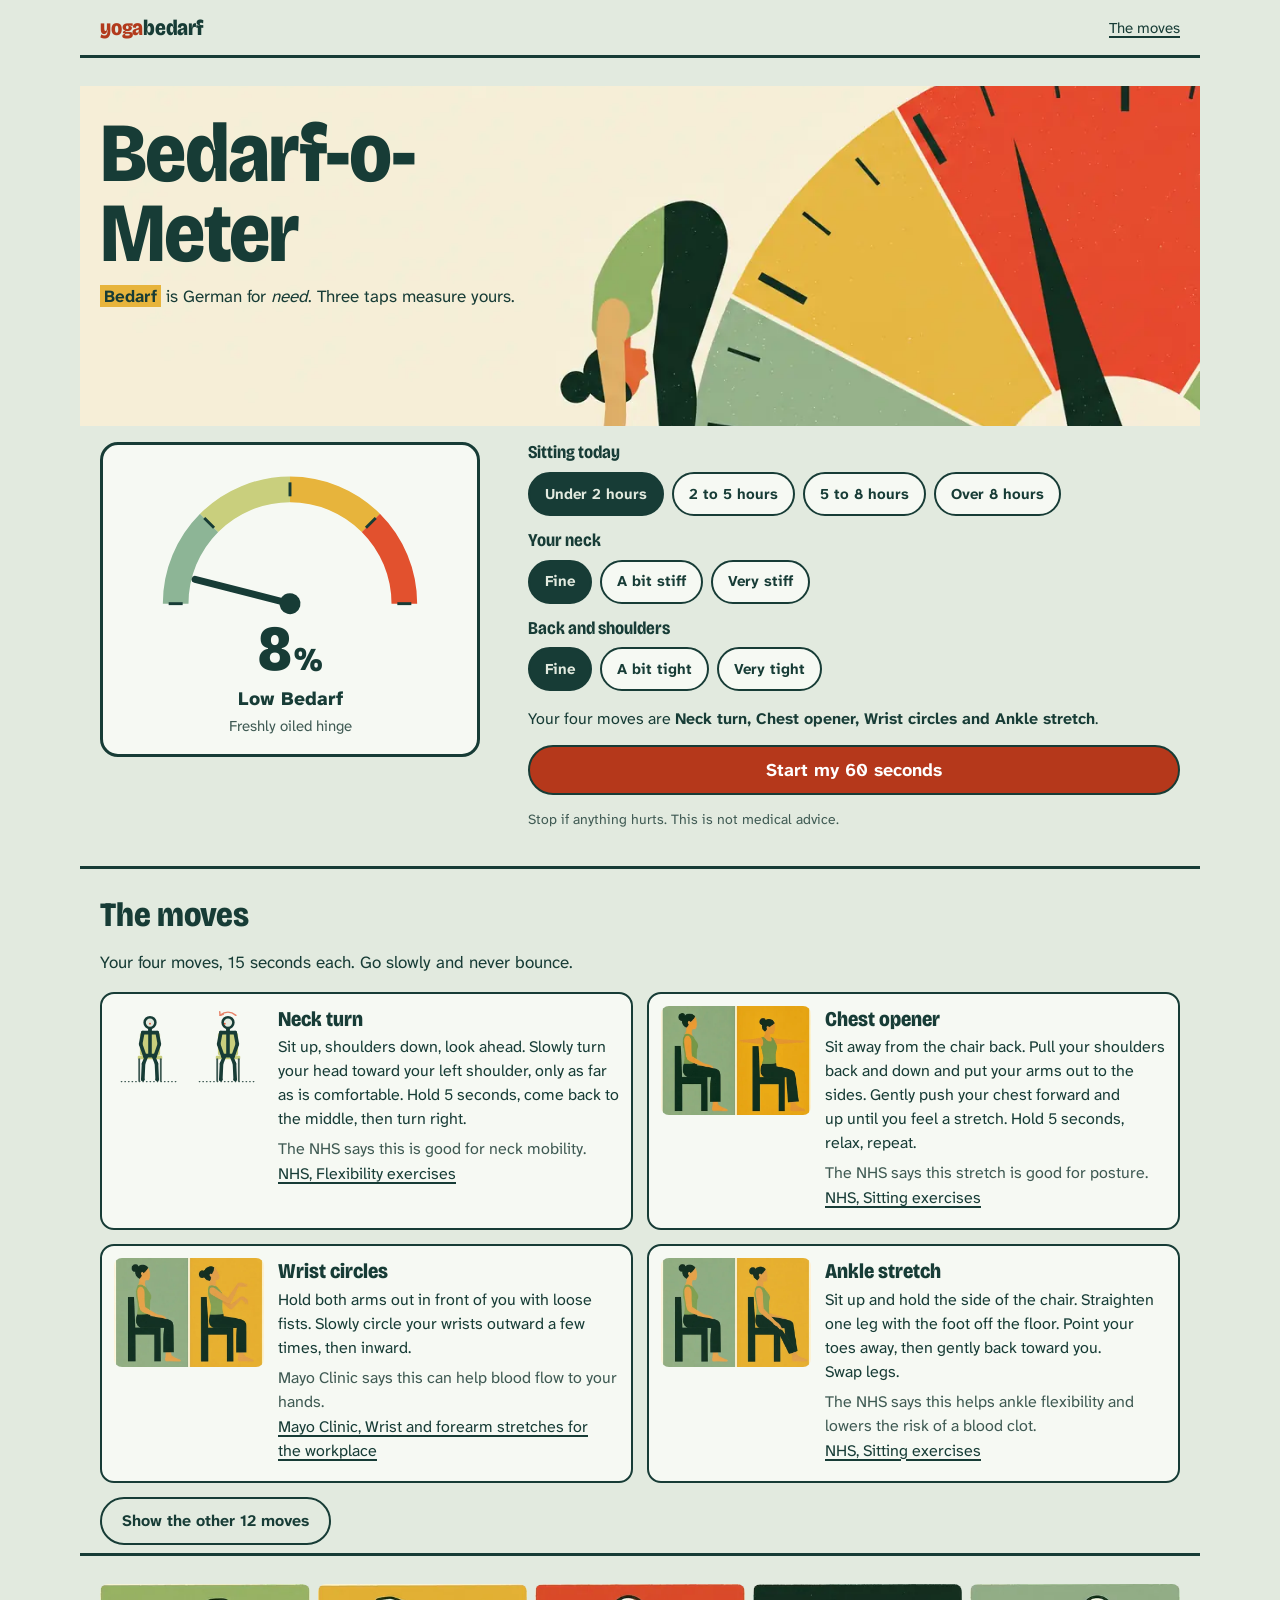
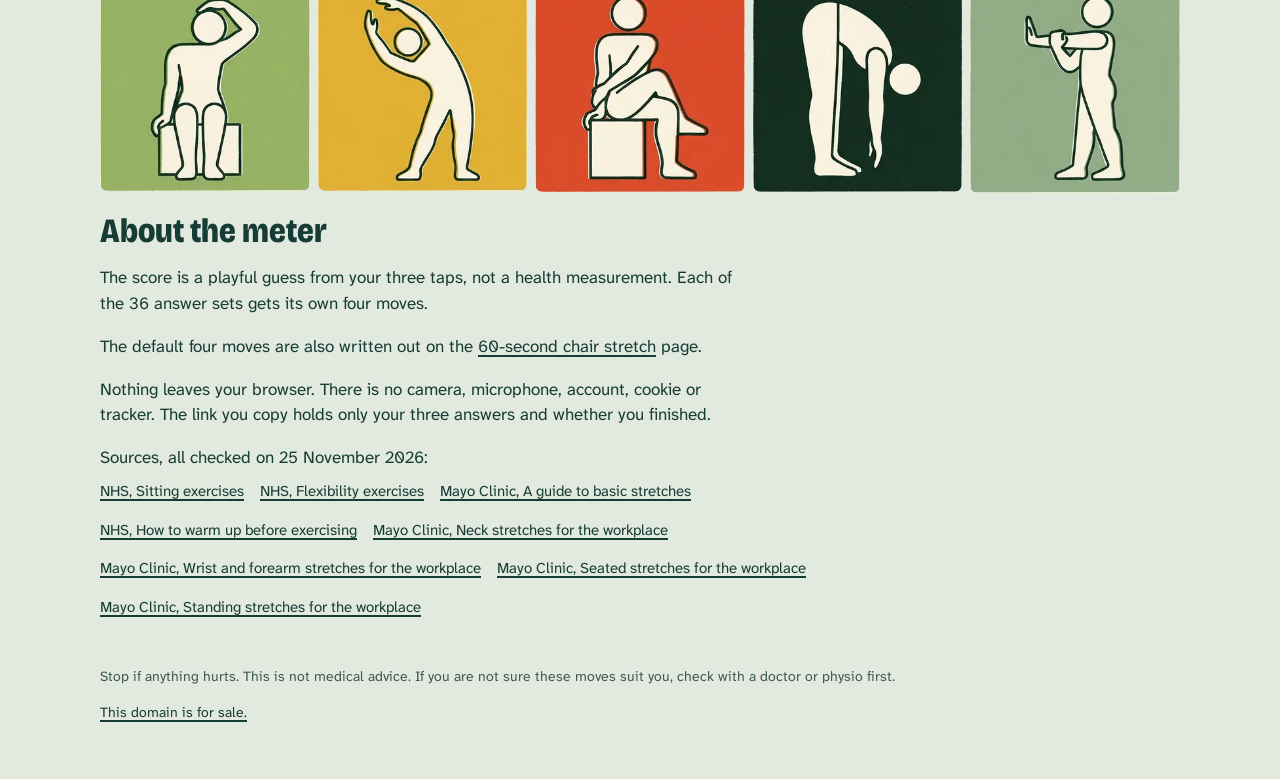
==== commit ae842fe8: "JSON-LD WebApplication (price 0). Gloss of Bedarf is unchanged in the 390 fold. New /chair-stretch-6" ====
--- a/docs/index.html
+++ b/docs/index.html
@@ -20,6 +20,7 @@
 <link rel="preload" href="fonts/bricolage.woff2" as="font" type="font/woff2" crossorigin>
 <link rel="preload" href="fonts/atkinson.woff2" as="font" type="font/woff2" crossorigin>
 <link rel="stylesheet" href="style.css">
+<script type="application/ld+json">{"@context":"https://schema.org","@type":"WebApplication","name":"Bedarf-o-Meter","url":"https://yogabedarf.com/","description":"Three taps measure your Bedarf (German for need), then a gentle 60-second stretch you can do in your chair. Moves from the NHS and Mayo Clinic.","applicationCategory":"LifestyleApplication","operatingSystem":"Any","browserRequirements":"Requires JavaScript","isAccessibleForFree":true,"offers":{"@type":"Offer","price":"0","priceCurrency":"USD"}}</script>
 <script>document.documentElement.classList.add('js')</script>
 <link rel="icon" href="data:image/svg+xml,%3Csvg xmlns='http://www.w3.org/2000/svg' viewBox='0 0 32 32'%3E%3Cpath d='M4 24a12 12 0 0 1 24 0' fill='none' stroke='%23173c36' stroke-width='5'/%3E%3Cline x1='16' y1='24' x2='24' y2='12' stroke='%23e2512e' stroke-width='3'/%3E%3C/svg%3E">
 </head>
@@ -127,6 +128,7 @@
   </ul>
   <h2 id="about-h">About the meter</h2>
   <p>The score is a playful guess from your three taps, not a health measurement. Each of the 36 answer sets gets its own four moves.</p>
+  <p>The default four moves are also written out on the <a href="chair-stretch-60-seconds/">60-second chair stretch</a> page.</p>
   <p>Nothing leaves your browser. There is no camera, microphone, account, cookie or tracker. The link you copy holds only your three answers and whether you finished.</p>
   <p class="srchead">Sources, all checked on 25 November 2026:</p>
   <ul class="srcs"><li><a href="https://www.nhs.uk/live-well/exercise/sitting-exercises/">NHS, Sitting exercises</a></li><li><a href="https://www.nhs.uk/live-well/exercise/flexibility-exercises/">NHS, Flexibility exercises</a></li><li><a href="https://www.mayoclinic.org/healthy-lifestyle/adult-health/multimedia/stretching/sls-20076525">Mayo Clinic, A guide to basic stretches</a></li><li><a href="https://www.nhs.uk/live-well/exercise/how-to-warm-up-before-exercising/">NHS, How to warm up before exercising</a></li><li><a href="https://www.mayoclinic.org/healthy-lifestyle/adult-health/multimedia/neck-stretches/vid-20084697">Mayo Clinic, Neck stretches for the workplace</a></li><li><a href="https://www.mayoclinic.org/healthy-lifestyle/adult-health/multimedia/forearm-stretches/vid-20084698">Mayo Clinic, Wrist and forearm stretches for the workplace</a></li><li><a href="https://www.mayoclinic.org/healthy-lifestyle/adult-health/multimedia/lower-back-stretches/vid-20084700">Mayo Clinic, Seated stretches for the workplace</a></li><li><a href="https://www.mayoclinic.org/healthy-lifestyle/adult-health/multimedia/standing-stretches/vid-20084701">Mayo Clinic, Standing stretches for the workplace</a></li></ul>
--- a/docs/style.css
+++ b/docs/style.css
@@ -222,3 +222,56 @@
 .srchead { margin-bottom: 4px !important; }
 .srcs { list-style: none; margin: 0; padding: 0; display: flex; flex-wrap: wrap; gap: 4px 16px; font-size: 15px; max-width: 52em; }
 .srcs a { display: inline-block; padding: 6px 0; }
+
+/* Phone: the art is the hero. It runs full width and 340px tall (0.40 of the 390x844 first screen) and the title sits on its empty cream corner. */
+@media (max-width: 599px) {
+  .intro { display: block; position: relative; padding: 0; margin-inline: -20px; }
+  .intro picture { display: block; width: 100%; margin: 0; }
+  .intro-art { width: 100%; height: 340px; aspect-ratio: auto; object-fit: cover; object-position: 0 50%; }
+  .intro-copy { position: absolute; top: 10px; left: 20px; width: 52%; padding: 0; }
+}
+@media (max-width: 599px) {
+  .app { padding-top: 0; gap: 8px; }
+  .setup { gap: 8px; }
+  .setup .meter { padding: 6px 12px; column-gap: 12px; grid-template-columns: 120px 1fr; }
+  .setup .meter .gauge { max-width: 120px; grid-row: 1 / span 3; }
+  .setup .meter .bandline { grid-column: 2; margin-top: 0; }
+  .setup .meter .score { font-size: 40px; }
+  .setup .meter .band { font-size: 16px; }
+  .qs { gap: 6px; }
+  .q legend { margin-bottom: 4px; font-size: 17px; }
+  .chips { gap: 6px; }
+  .chip span { padding: 6px 13px; }
+  .plan { margin: 0; }
+}
+@media (max-width: 599px) {
+  .top { padding-top: 6px; padding-bottom: 6px; }
+  .setup .meter { grid-template-columns: 104px 1fr; padding: 4px 12px; }
+  .setup .meter .gauge { max-width: 104px; }
+  .app { gap: 6px; }
+  .setup { gap: 6px; }
+  .qs { gap: 4px; }
+  .chips { gap: 4px 6px; }
+  .q legend { margin-bottom: 2px; }
+  .plan { font-size: 14px; line-height: 1.3; }
+}
+@media (max-width: 599px) {
+  .intro-art { height: 340px; }
+  .setup .meter { padding: 2px 12px; }
+  .setup .meter .score { font-size: 36px; }
+  .q legend { font-size: 16px; line-height: 1.1; }
+  .qs .btn.go { min-height: 46px; padding-top: 12px; padding-bottom: 12px; }
+}
+
+/* Chair stretch answer page (Compass SEO, 11/25). Does not change the home fold or hero. */
+.chair { max-width: 720px; margin: 0 auto; padding: 16px 20px 40px; }
+.chair h1 { font-size: clamp(36px, 8vw, 64px); margin: 0 0 12px; }
+.chair .gloss { margin: 0 0 14px; font-size: 18px; max-width: 38em; }
+.chair .safe { margin: 0 0 18px; padding: 10px 12px; background: var(--card); border-radius: 10px; font-weight: 700; }
+.chair-list { list-style: none; margin: 0 0 18px; padding: 0; display: grid; gap: 14px; }
+.chair-list li { background: var(--card); border: 2px solid var(--ink); border-radius: 14px; padding: 14px 16px; }
+.chair-list h2 { font: 800 22px/1.15 var(--display); margin: 0 0 8px; }
+.chair-list .c-n { display: inline-grid; place-items: center; width: 28px; height: 28px; margin-right: 6px; border-radius: 50%; background: var(--ink); color: var(--paper); font-size: 16px; }
+.chair-list .c-sec { font-size: 14px; font-weight: 700; color: var(--ink2); margin-left: 6px; }
+.chair-list p { margin: 0 0 8px; }
+.chair-list .why { margin: 0; font-size: 15px; }
